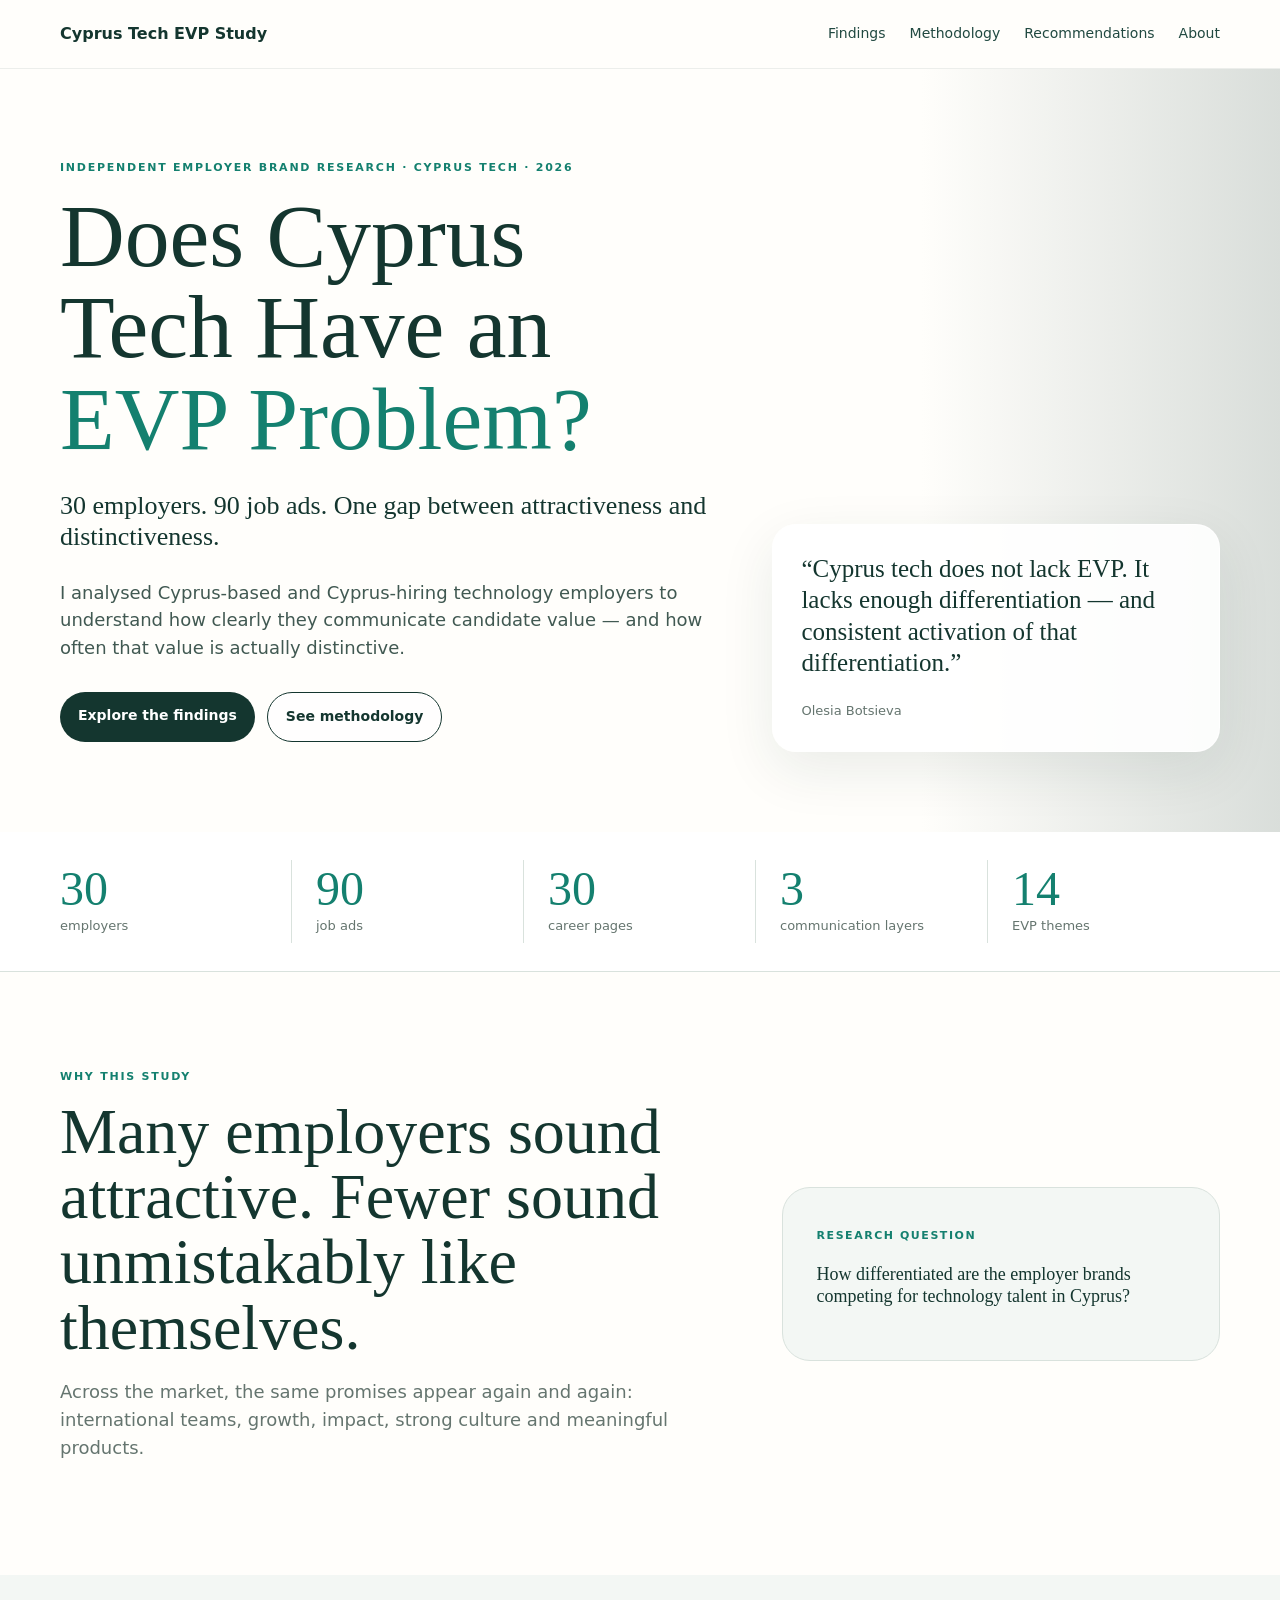
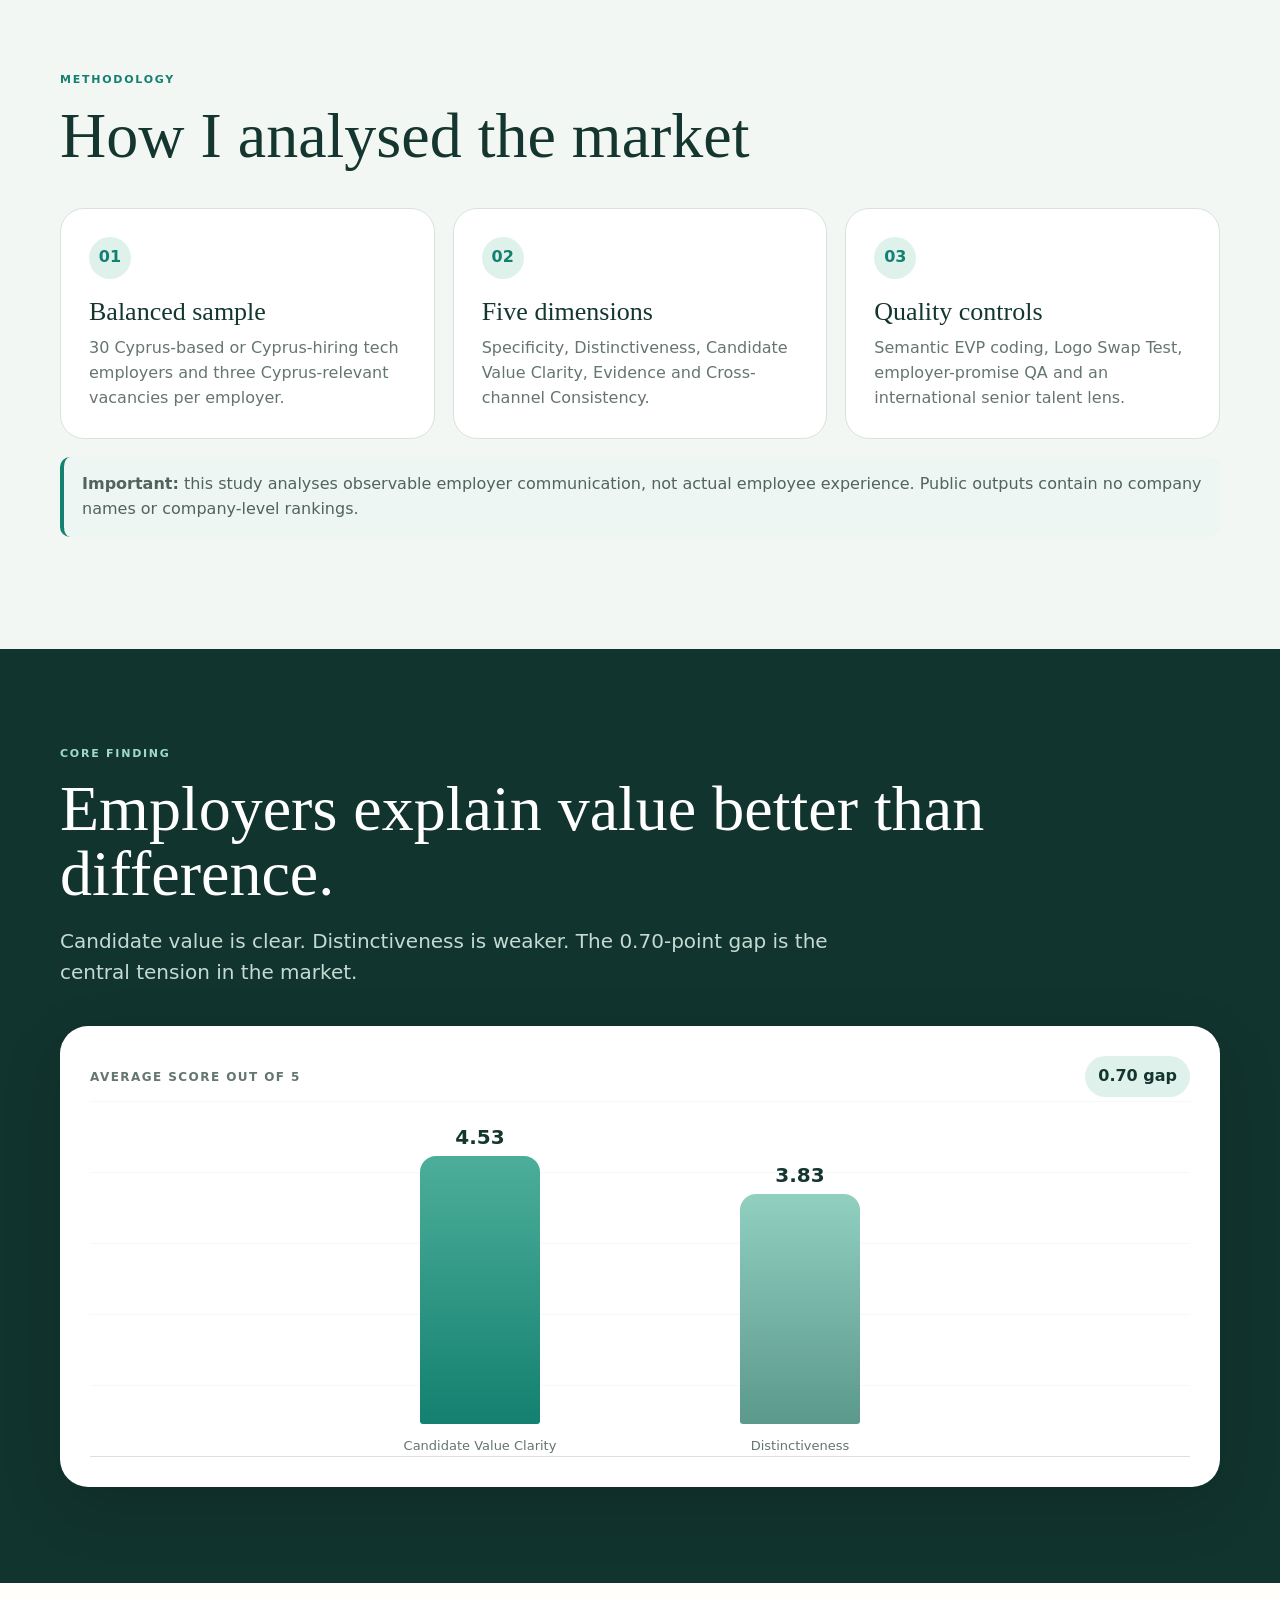
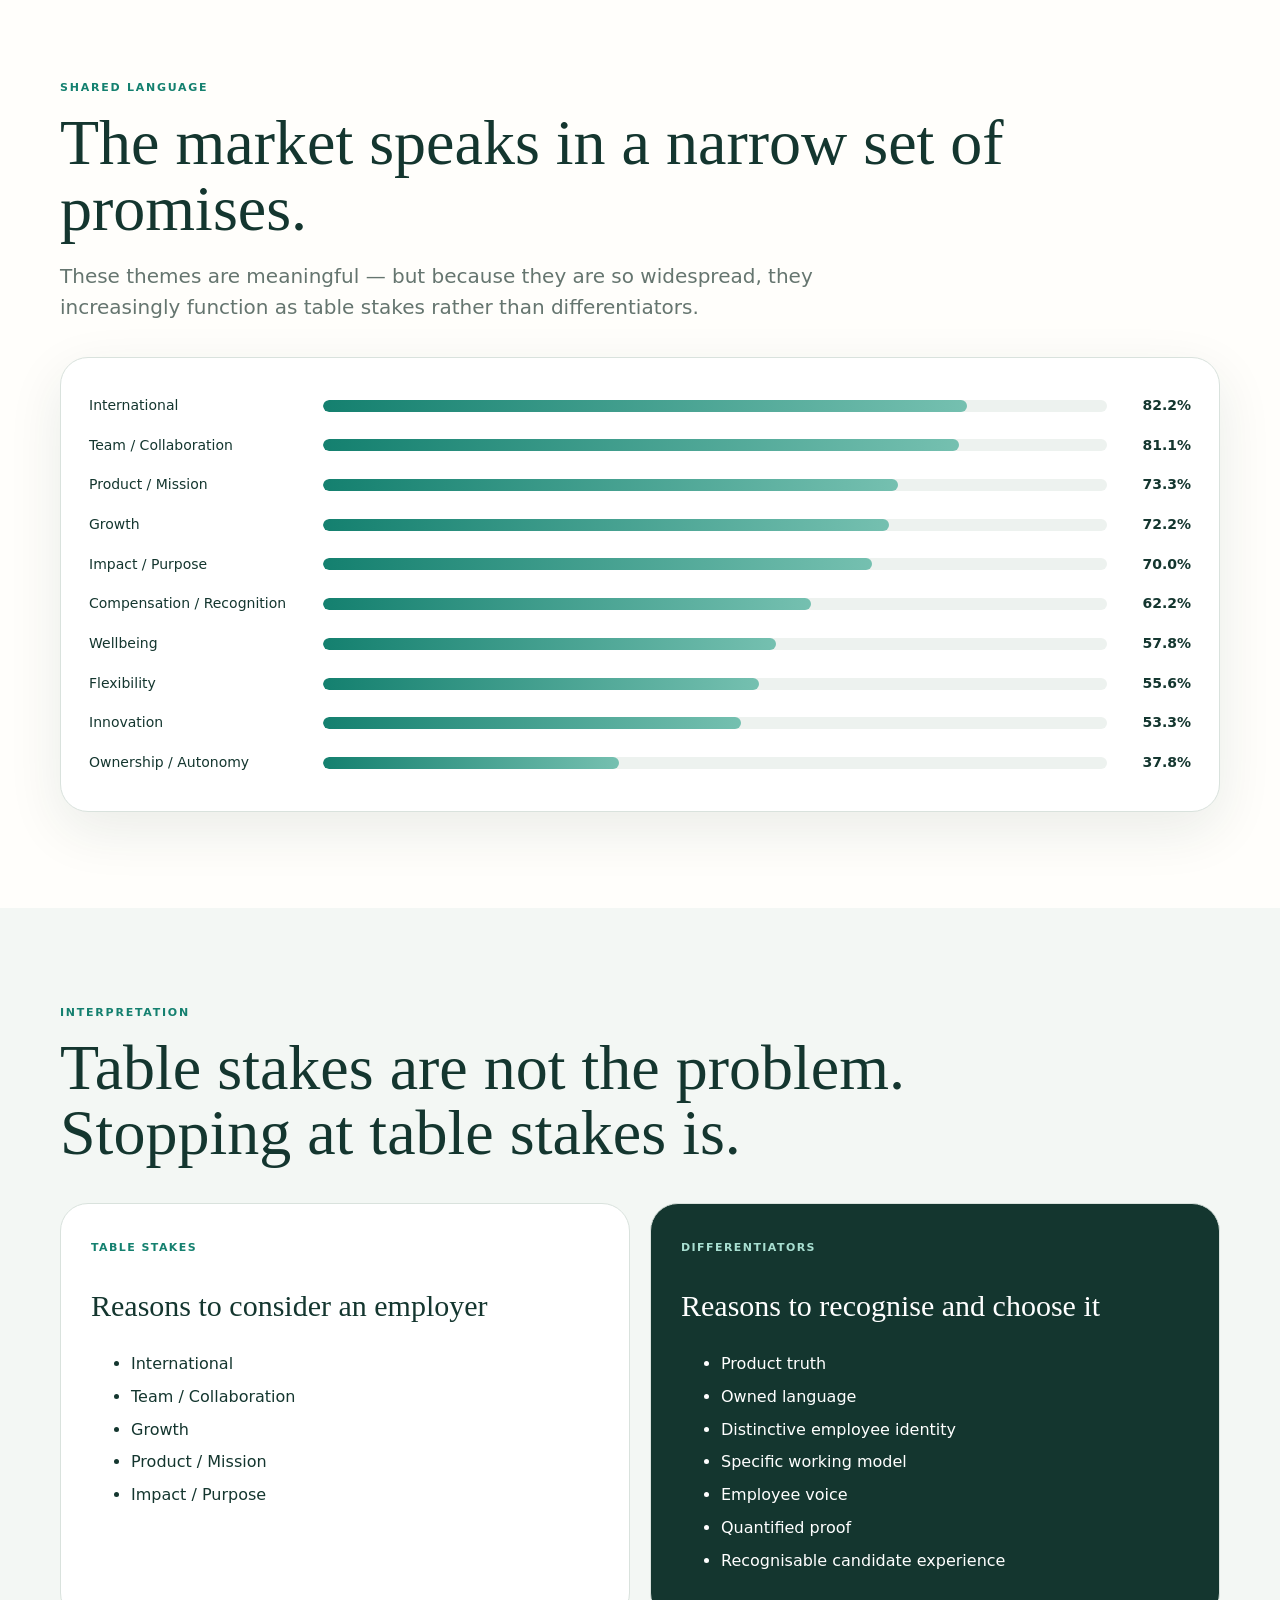
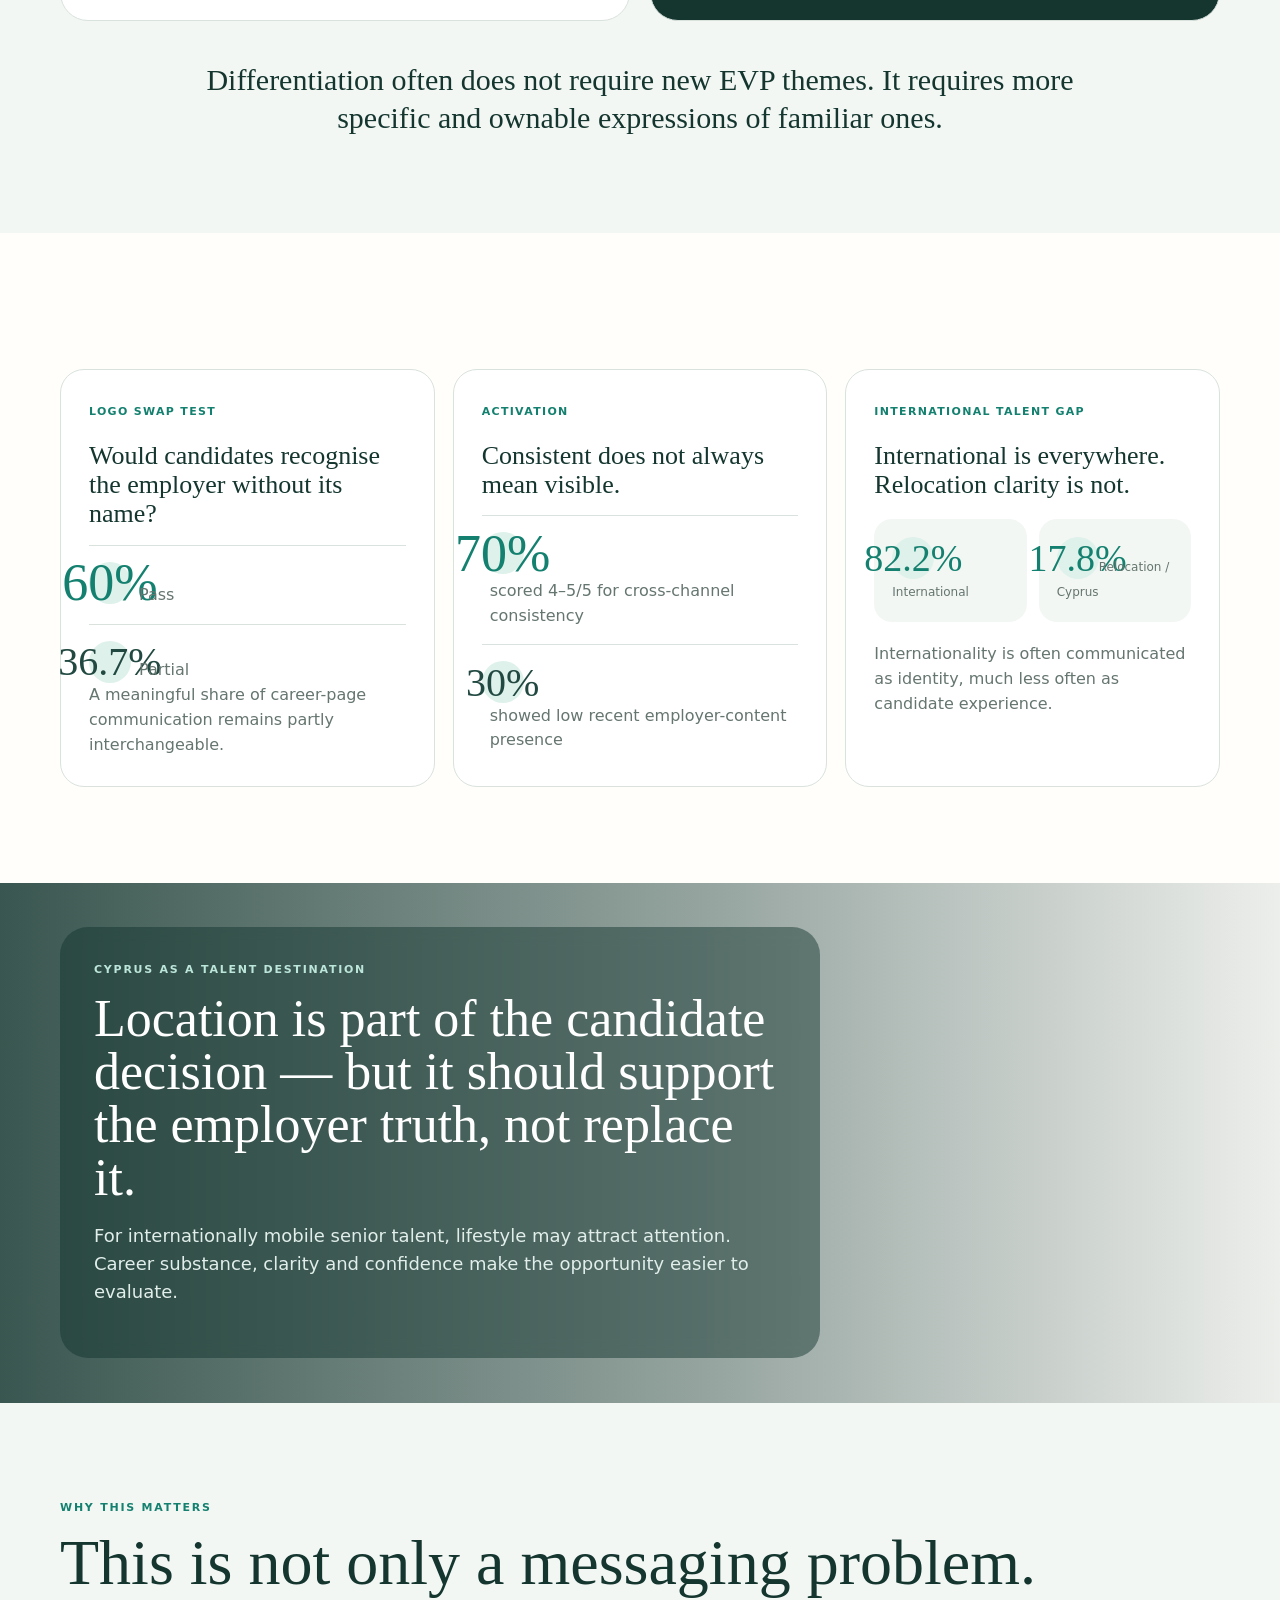
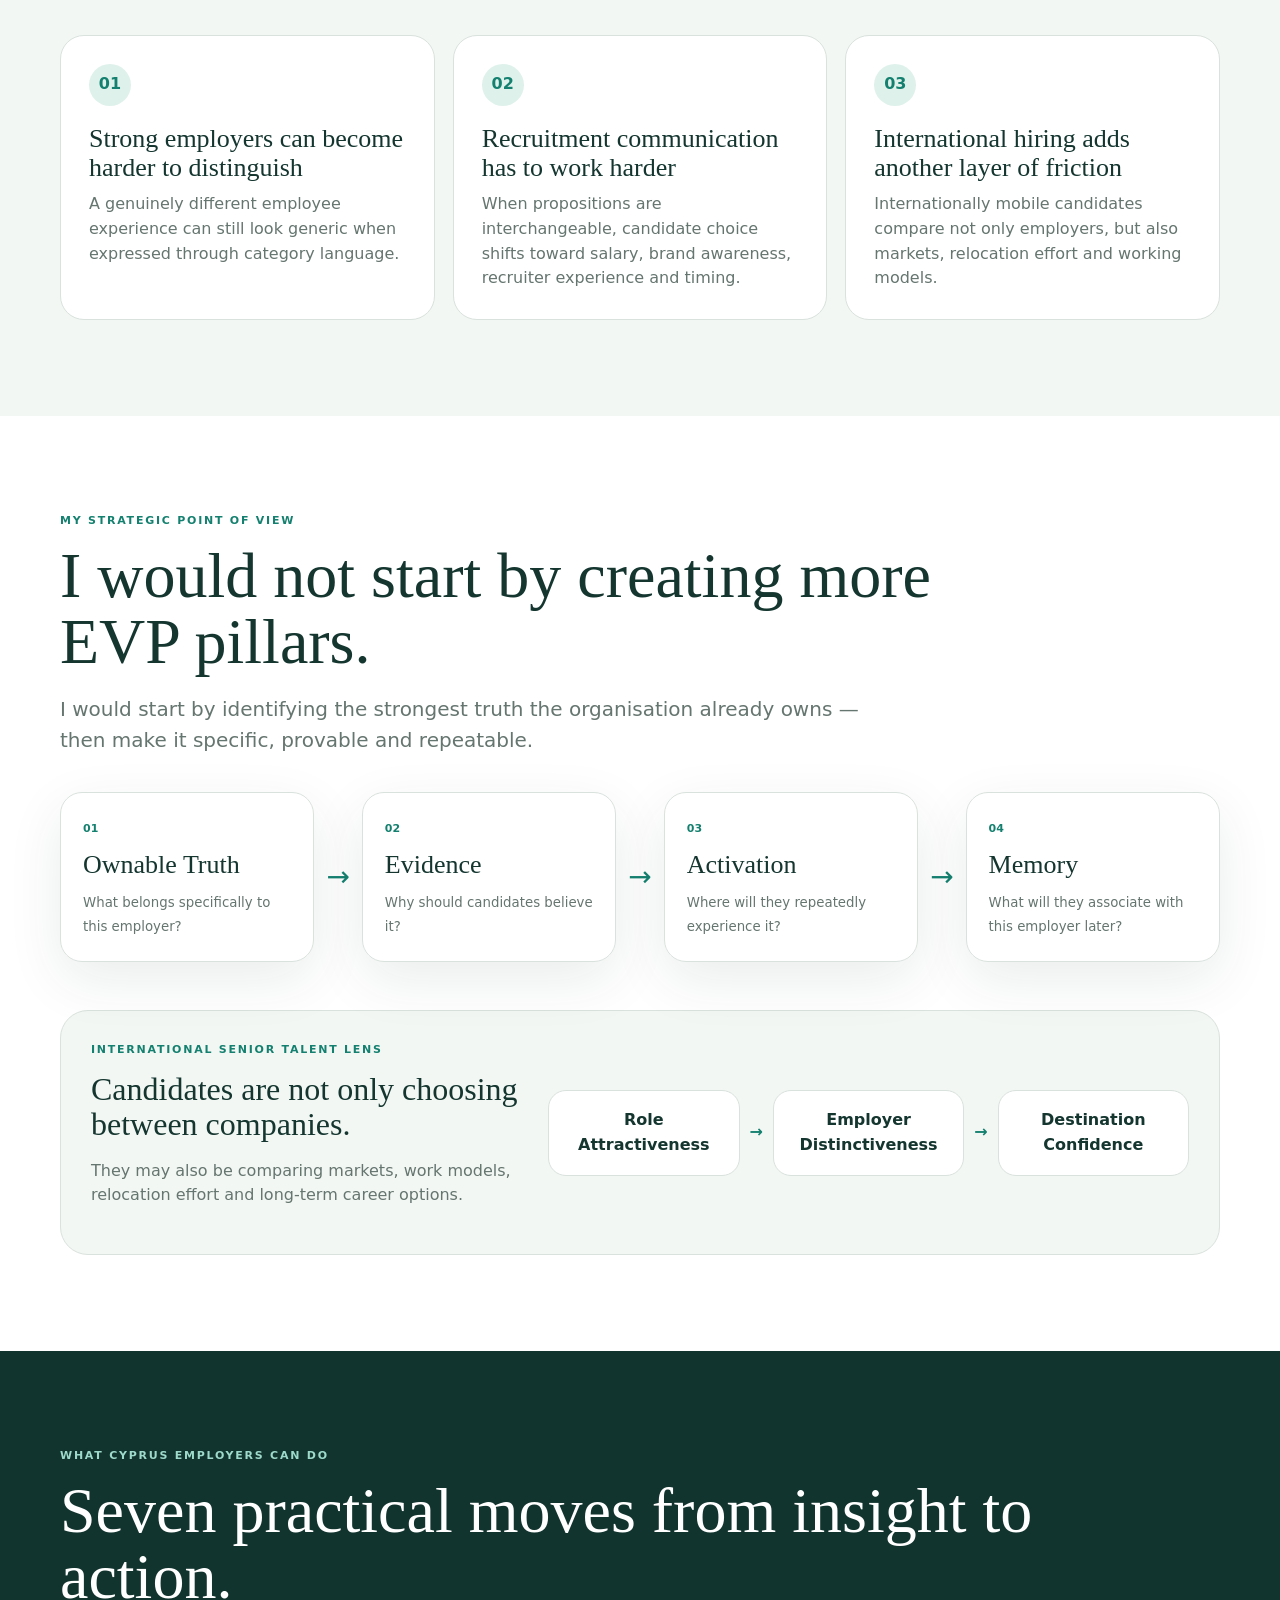
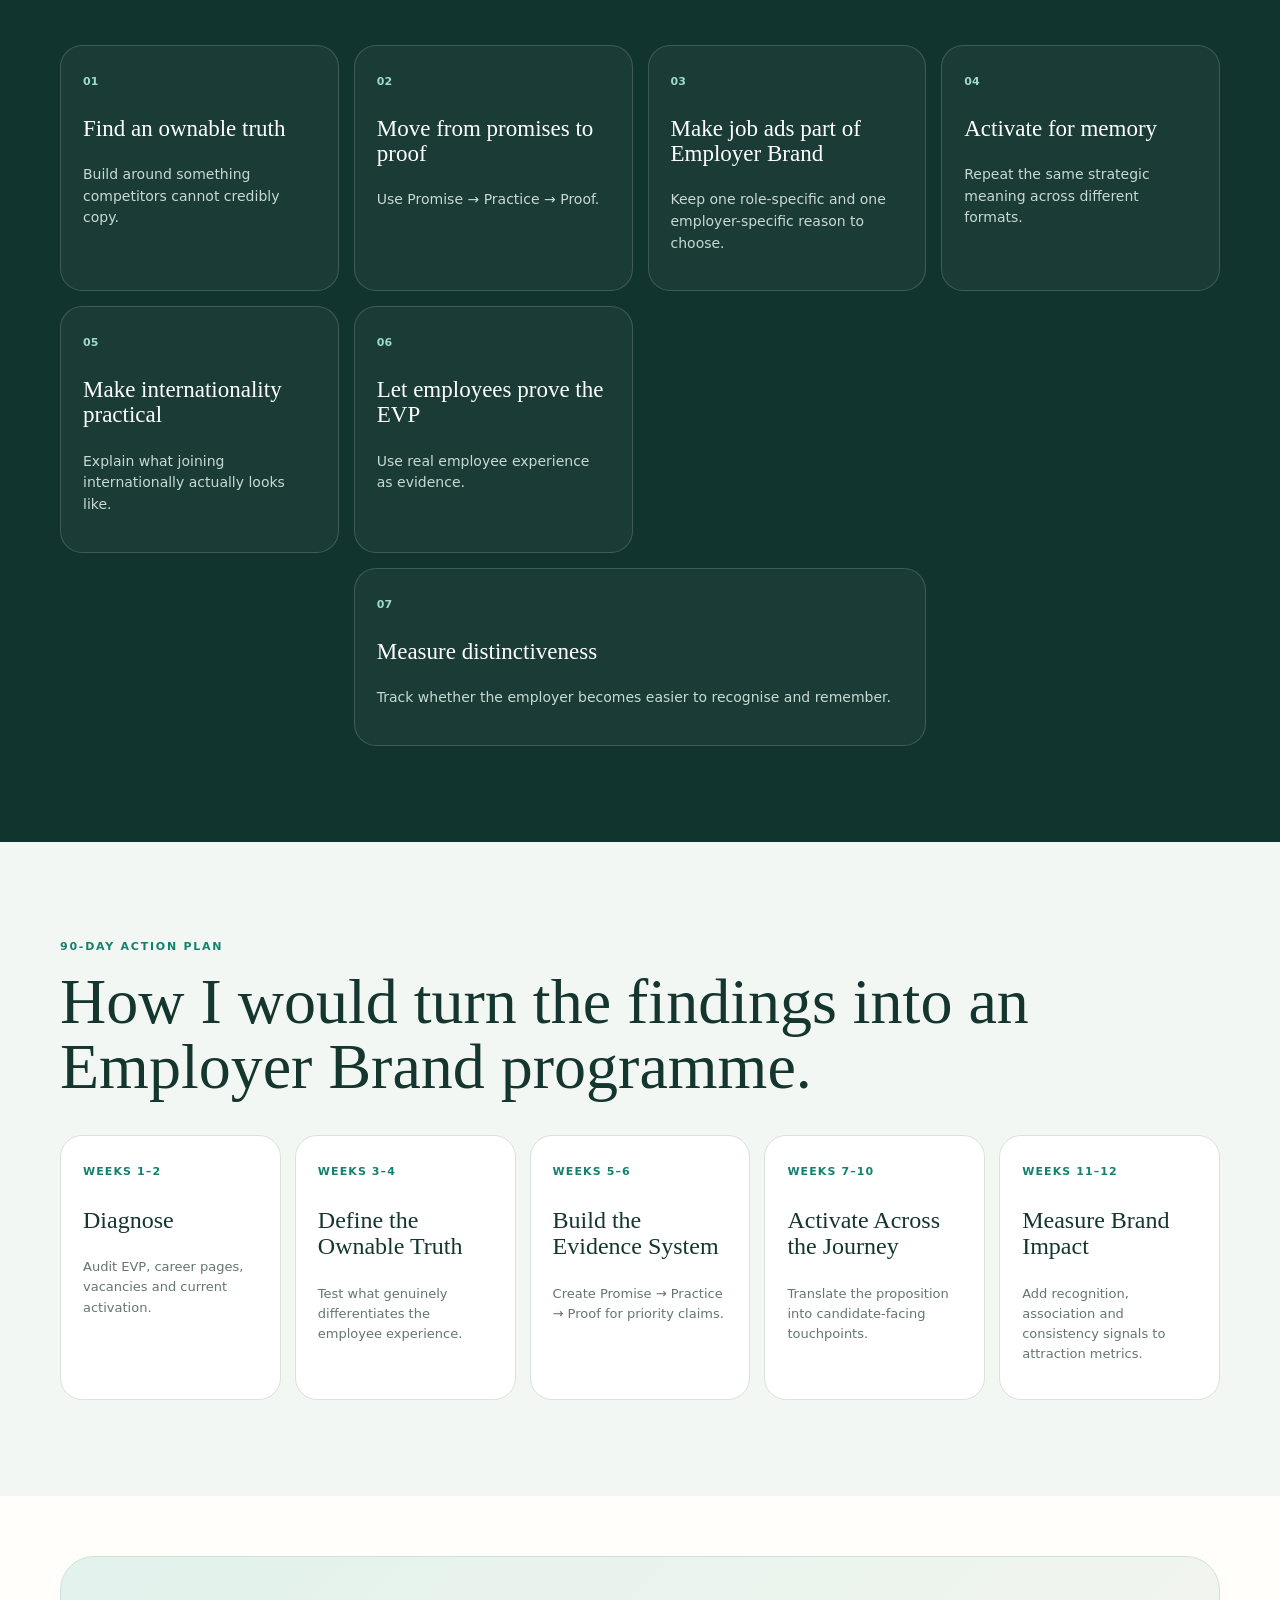
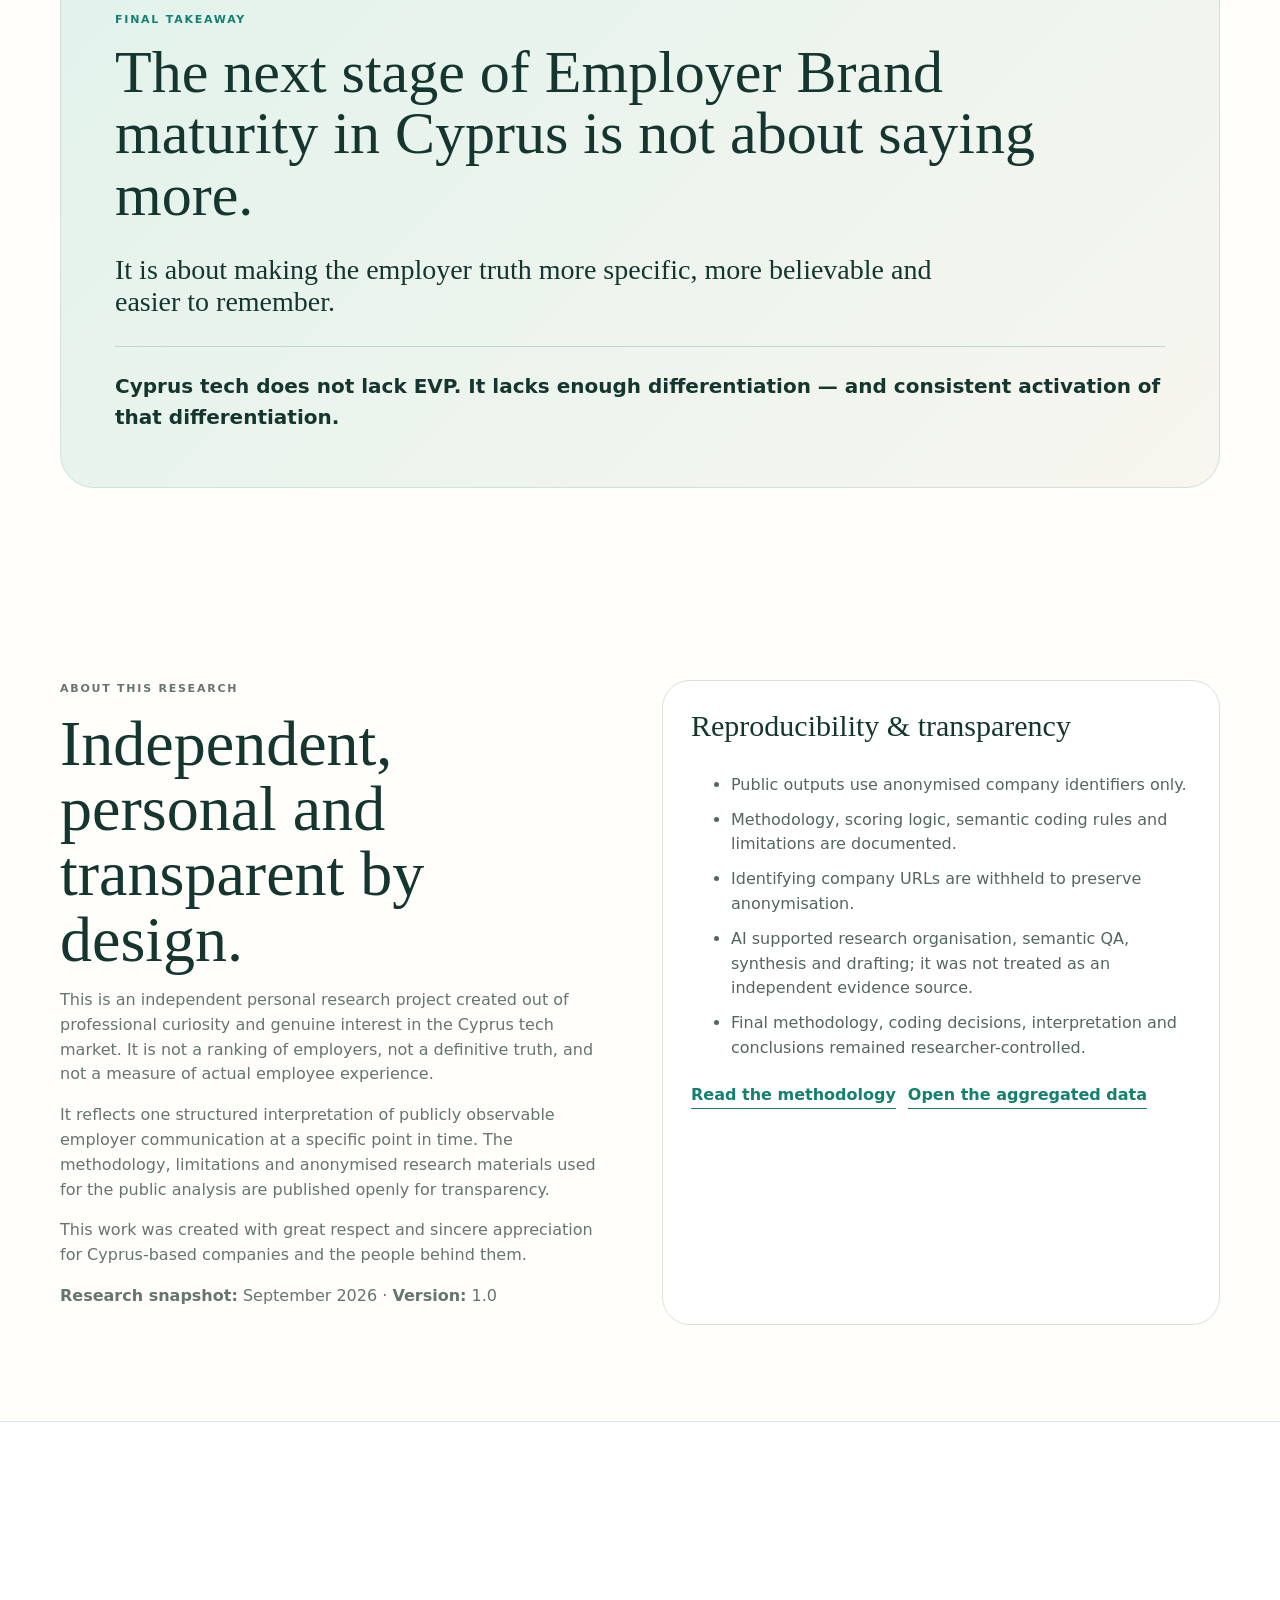
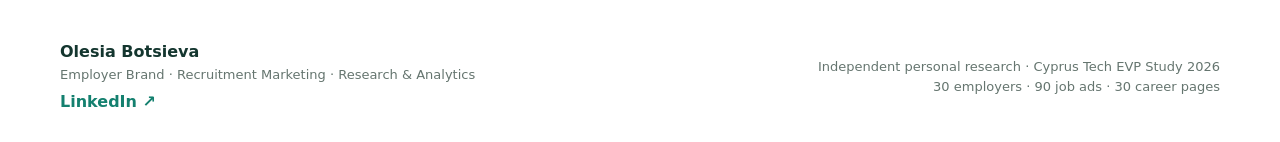
==== index.html @ 8f3d0bc3 "Publish Cyprus Tech EVP Study landing page" ====
<!doctype html>
<html lang="en">
<head>
  <meta charset="utf-8" />
  <meta name="viewport" content="width=device-width,initial-scale=1" />
  <meta name="description" content="Independent Employer Brand research on Cyprus tech: 30 employers, 90 job ads, and the gap between candidate value and distinctiveness." />
  <meta property="og:title" content="Does Cyprus Tech Have an EVP Problem?" />
  <meta property="og:description" content="30 employers. 90 job ads. One gap between attractiveness and distinctiveness." />
  <title>Does Cyprus Tech Have an EVP Problem?</title>
  <link rel="stylesheet" href="styles.css" />
</head>
<body>
<header class="topbar">
  <div class="shell navwrap">
    <a class="brand" href="#top">Cyprus Tech EVP Study</a>
    <nav><a href="#findings">Findings</a><a href="#methodology">Methodology</a><a href="#recommendations">Recommendations</a><a href="#about">About</a></nav>
  </div>
</header>
<main>
<section id="top" class="hero">
  <div class="hero-photo" aria-hidden="true"></div>
  <div class="hero-overlay"></div>
  <div class="shell hero-inner">
    <div class="hero-copy">
      <p class="eyebrow">Independent Employer Brand Research · Cyprus Tech · 2026</p>
      <h1>Does Cyprus Tech Have an <em>EVP Problem?</em></h1>
      <p class="lead">30 employers. 90 job ads. One gap between attractiveness and distinctiveness.</p>
      <p class="intro">I analysed Cyprus-based and Cyprus-hiring technology employers to understand how clearly they communicate candidate value — and how often that value is actually distinctive.</p>
      <div class="hero-actions"><a class="btn primary" href="#findings">Explore the findings</a><a class="btn ghost" href="#methodology">See methodology</a></div>
    </div>
    <aside class="hero-quote"><p>“Cyprus tech does not lack EVP. It lacks enough differentiation — and consistent activation of that differentiation.”</p><span>Olesia Botsieva</span></aside>
  </div>
</section>

<section class="snapshot">
  <div class="shell statgrid">
    <div><strong>30</strong><span>employers</span></div><div><strong>90</strong><span>job ads</span></div><div><strong>30</strong><span>career pages</span></div><div><strong>3</strong><span>communication layers</span></div><div><strong>14</strong><span>EVP themes</span></div>
  </div>
</section>

<section class="section intro-section">
  <div class="shell split">
    <div><p class="eyebrow">Why this study</p><h2>Many employers sound attractive. Fewer sound unmistakably like themselves.</h2><p>Across the market, the same promises appear again and again: international teams, growth, impact, strong culture and meaningful products.</p></div>
    <div class="question"><span>Research question</span><p>How differentiated are the employer brands competing for technology talent in Cyprus?</p></div>
  </div>
</section>

<section id="methodology" class="section soft">
  <div class="shell">
    <p class="eyebrow">Methodology</p><h2>How I analysed the market</h2>
    <div class="threecards">
      <article><b>01</b><h3>Balanced sample</h3><p>30 Cyprus-based or Cyprus-hiring tech employers and three Cyprus-relevant vacancies per employer.</p></article>
      <article><b>02</b><h3>Five dimensions</h3><p>Specificity, Distinctiveness, Candidate Value Clarity, Evidence and Cross-channel Consistency.</p></article>
      <article><b>03</b><h3>Quality controls</h3><p>Semantic EVP coding, Logo Swap Test, employer-promise QA and an international senior talent lens.</p></article>
    </div>
    <p class="note"><strong>Important:</strong> this study analyses observable employer communication, not actual employee experience. Public outputs contain no company names or company-level rankings.</p>
  </div>
</section>

<section id="findings" class="section dark">
  <div class="shell">
    <p class="eyebrow">Core finding</p><h2>Employers explain value better than difference.</h2><p class="sectionlead">Candidate value is clear. Distinctiveness is weaker. The 0.70-point gap is the central tension in the market.</p>
    <div class="scorecard">
      <div class="score-title"><span>Average score out of 5</span><strong>0.70 gap</strong></div>
      <div class="scorebars"><div><i style="--v:90.6%"><b>4.53</b></i><span>Candidate Value Clarity</span></div><div><i class="lighter" style="--v:76.6%"><b>3.83</b></i><span>Distinctiveness</span></div></div>
    </div>
  </div>
</section>

<section class="section">
  <div class="shell">
    <p class="eyebrow">Shared language</p><h2>The market speaks in a narrow set of promises.</h2><p class="sectionlead muted">These themes are meaningful — but because they are so widespread, they increasingly function as table stakes rather than differentiators.</p>
    <div class="hbars" aria-label="Most common candidate-facing EVP themes in 90 job ads">
      <div><span>International</span><i><b style="width:82.2%"></b></i><strong>82.2%</strong></div>
      <div><span>Team / Collaboration</span><i><b style="width:81.1%"></b></i><strong>81.1%</strong></div>
      <div><span>Product / Mission</span><i><b style="width:73.3%"></b></i><strong>73.3%</strong></div>
      <div><span>Growth</span><i><b style="width:72.2%"></b></i><strong>72.2%</strong></div>
      <div><span>Impact / Purpose</span><i><b style="width:70%"></b></i><strong>70.0%</strong></div>
      <div><span>Compensation / Recognition</span><i><b style="width:62.2%"></b></i><strong>62.2%</strong></div>
      <div><span>Wellbeing</span><i><b style="width:57.8%"></b></i><strong>57.8%</strong></div>
      <div><span>Flexibility</span><i><b style="width:55.6%"></b></i><strong>55.6%</strong></div>
      <div><span>Innovation</span><i><b style="width:53.3%"></b></i><strong>53.3%</strong></div>
      <div><span>Ownership / Autonomy</span><i><b style="width:37.8%"></b></i><strong>37.8%</strong></div>
    </div>
  </div>
</section>

<section class="section soft">
  <div class="shell">
    <p class="eyebrow">Interpretation</p><h2>Table stakes are not the problem. Stopping at table stakes is.</h2>
    <div class="compare"><article><span>Table stakes</span><h3>Reasons to consider an employer</h3><ul><li>International</li><li>Team / Collaboration</li><li>Growth</li><li>Product / Mission</li><li>Impact / Purpose</li></ul></article><article class="accent"><span>Differentiators</span><h3>Reasons to recognise and choose it</h3><ul><li>Product truth</li><li>Owned language</li><li>Distinctive employee identity</li><li>Specific working model</li><li>Employee voice</li><li>Quantified proof</li><li>Recognisable candidate experience</li></ul></article></div>
    <blockquote class="pull">Differentiation often does not require new EVP themes. It requires more specific and ownable expressions of familiar ones.</blockquote>
  </div>
</section>

<section class="section">
  <div class="shell threecards insights">
    <article><span>Logo Swap Test</span><h3>Would candidates recognise the employer without its name?</h3><div class="mini"><b>60%</b><p>Pass</p></div><div class="mini secondary"><b>36.7%</b><p>Partial</p></div><p>A meaningful share of career-page communication remains partly interchangeable.</p></article>
    <article><span>Activation</span><h3>Consistent does not always mean visible.</h3><div class="mini"><b>70%</b><p>scored 4–5/5 for cross-channel consistency</p></div><div class="mini secondary"><b>30%</b><p>showed low recent employer-content presence</p></div></article>
    <article><span>International talent gap</span><h3>International is everywhere. Relocation clarity is not.</h3><div class="twostat"><div><b>82.2%</b><span>International</span></div><div><b>17.8%</b><span>Relocation / Cyprus</span></div></div><p>Internationality is often communicated as identity, much less often as candidate experience.</p></article>
  </div>
</section>

<section class="scenic">
  <div class="scenic-photo" aria-hidden="true"></div>
  <div class="shell scenic-inner"><div><p class="eyebrow">Cyprus as a talent destination</p><h2>Location is part of the candidate decision — but it should support the employer truth, not replace it.</h2><p>For internationally mobile senior talent, lifestyle may attract attention. Career substance, clarity and confidence make the opportunity easier to evaluate.</p></div></div>
</section>

<section class="section soft">
  <div class="shell">
    <p class="eyebrow">Why this matters</p><h2>This is not only a messaging problem.</h2>
    <div class="threecards"><article><b>01</b><h3>Strong employers can become harder to distinguish</h3><p>A genuinely different employee experience can still look generic when expressed through category language.</p></article><article><b>02</b><h3>Recruitment communication has to work harder</h3><p>When propositions are interchangeable, candidate choice shifts toward salary, brand awareness, recruiter experience and timing.</p></article><article><b>03</b><h3>International hiring adds another layer of friction</h3><p>Internationally mobile candidates compare not only employers, but also markets, relocation effort and working models.</p></article></div>
  </div>
</section>

<section class="section strategy">
  <div class="shell">
    <p class="eyebrow">My strategic point of view</p><h2>I would not start by creating more EVP pillars.</h2><p class="sectionlead muted">I would start by identifying the strongest truth the organisation already owns — then make it specific, provable and repeatable.</p>
    <div class="flow"><div><span>01</span><b>Ownable Truth</b><small>What belongs specifically to this employer?</small></div><i>→</i><div><span>02</span><b>Evidence</b><small>Why should candidates believe it?</small></div><i>→</i><div><span>03</span><b>Activation</b><small>Where will they repeatedly experience it?</small></div><i>→</i><div><span>04</span><b>Memory</b><small>What will they associate with this employer later?</small></div></div>
    <div class="lens"><div><p class="eyebrow">International senior talent lens</p><h3>Candidates are not only choosing between companies.</h3><p>They may also be comparing markets, work models, relocation effort and long-term career options.</p></div><div class="lensflow"><span>Role Attractiveness</span><b>→</b><span>Employer Distinctiveness</span><b>→</b><span>Destination Confidence</span></div></div>
  </div>
</section>

<section id="recommendations" class="section dark">
  <div class="shell"><p class="eyebrow">What Cyprus employers can do</p><h2>Seven practical moves from insight to action.</h2><div class="recs"><article><b>01</b><h3>Find an ownable truth</h3><p>Build around something competitors cannot credibly copy.</p></article><article><b>02</b><h3>Move from promises to proof</h3><p>Use Promise → Practice → Proof.</p></article><article><b>03</b><h3>Make job ads part of Employer Brand</h3><p>Keep one role-specific and one employer-specific reason to choose.</p></article><article><b>04</b><h3>Activate for memory</h3><p>Repeat the same strategic meaning across different formats.</p></article><article><b>05</b><h3>Make internationality practical</h3><p>Explain what joining internationally actually looks like.</p></article><article><b>06</b><h3>Let employees prove the EVP</h3><p>Use real employee experience as evidence.</p></article><article><b>07</b><h3>Measure distinctiveness</h3><p>Track whether the employer becomes easier to recognise and remember.</p></article></div></div>
</section>

<section class="section soft">
  <div class="shell"><p class="eyebrow">90-day action plan</p><h2>How I would turn the findings into an Employer Brand programme.</h2><div class="timeline"><article><span>Weeks 1–2</span><h3>Diagnose</h3><p>Audit EVP, career pages, vacancies and current activation.</p></article><article><span>Weeks 3–4</span><h3>Define the Ownable Truth</h3><p>Test what genuinely differentiates the employee experience.</p></article><article><span>Weeks 5–6</span><h3>Build the Evidence System</h3><p>Create Promise → Practice → Proof for priority claims.</p></article><article><span>Weeks 7–10</span><h3>Activate Across the Journey</h3><p>Translate the proposition into candidate-facing touchpoints.</p></article><article><span>Weeks 11–12</span><h3>Measure Brand Impact</h3><p>Add recognition, association and consistency signals to attraction metrics.</p></article></div></div>
</section>

<section class="section final"><div class="shell finalbox"><p class="eyebrow">Final takeaway</p><h2>The next stage of Employer Brand maturity in Cyprus is not about saying more.</h2><p>It is about making the employer truth more specific, more believable and easier to remember.</p><strong>Cyprus tech does not lack EVP. It lacks enough differentiation — and consistent activation of that differentiation.</strong></div></section>

<section id="about" class="section">
  <div class="shell about"><div><p class="eyebrow">About this research</p><h2>Independent, personal and transparent by design.</h2><p>This is an independent personal research project created out of professional curiosity and genuine interest in the Cyprus tech market. It is not a ranking of employers, not a definitive truth, and not a measure of actual employee experience.</p><p>It reflects one structured interpretation of publicly observable employer communication at a specific point in time. The methodology, limitations and anonymised research materials used for the public analysis are published openly for transparency.</p><p>This work was created with great respect and sincere appreciation for Cyprus-based companies and the people behind them.</p><p><strong>Research snapshot:</strong> September 2026 · <strong>Version:</strong> 1.0</p></div><aside><h3>Reproducibility & transparency</h3><ul><li>Public outputs use anonymised company identifiers only.</li><li>Methodology, scoring logic, semantic coding rules and limitations are documented.</li><li>Identifying company URLs are withheld to preserve anonymisation.</li><li>AI supported research organisation, semantic QA, synthesis and drafting; it was not treated as an independent evidence source.</li><li>Final methodology, coding decisions, interpretation and conclusions remained researcher-controlled.</li></ul><div class="openlinks"><a href="methodology.md">Read the methodology</a><a href="data/job-theme-frequency.csv">Open the aggregated data</a></div></aside></div>
</section>
</main>
<footer><div class="footerphoto" aria-hidden="true"></div><div class="shell footerinner"><div><strong>Olesia Botsieva</strong><span>Employer Brand · Recruitment Marketing · Research & Analytics</span><a href="https://www.linkedin.com/in/olesruss/" target="_blank" rel="noopener noreferrer">LinkedIn ↗</a></div><p>Independent personal research · Cyprus Tech EVP Study 2026<br/>30 employers · 90 job ads · 30 career pages</p></div></footer>
</body>
</html>
---- styles.css ----
:root{--ink:#14362f;--ink2:#214941;--teal:#14806f;--teal2:#4cae9a;--mint:#dff1eb;--paper:#fffefb;--soft:#f3f7f4;--line:#d9e2dd;--muted:#65756f;--dark:#12342e;--white:#fff;--shadow:0 18px 55px rgba(20,54,47,.09)}*{box-sizing:border-box}html{scroll-behavior:smooth}body{margin:0;background:var(--paper);color:var(--ink);font-family:Inter,ui-sans-serif,system-ui,-apple-system,BlinkMacSystemFont,"Segoe UI",sans-serif;line-height:1.55}.shell{width:min(1160px,calc(100% - 40px));margin:auto}.topbar{position:sticky;top:0;z-index:50;background:rgba(255,254,251,.94);backdrop-filter:blur(12px);border-bottom:1px solid rgba(20,54,47,.08)}.navwrap{height:68px;display:flex;justify-content:space-between;align-items:center}.brand{font-weight:800;color:var(--ink);text-decoration:none}.topbar nav{display:flex;gap:24px}.topbar nav a{color:var(--ink2);font-size:14px;text-decoration:none}.hero{position:relative;min-height:720px;display:flex;align-items:center;overflow:hidden}.hero-photo{position:absolute;inset:0;background:url('assets/cyprus-coast-hero.jpg') center/cover no-repeat;filter:saturate(.88) contrast(.96)}.hero-overlay{position:absolute;inset:0;background:linear-gradient(90deg,rgba(255,254,251,.98) 0%,rgba(255,254,251,.91) 42%,rgba(255,254,251,.18) 72%,rgba(20,54,47,.16) 100%)}.hero-inner{position:relative;z-index:2;display:grid;grid-template-columns:1.1fr .75fr;gap:56px;align-items:end}.hero-copy{padding:90px 0}.eyebrow{text-transform:uppercase;letter-spacing:.16em;font-size:11px;font-weight:850;color:var(--teal);margin:0 0 14px}.hero h1,.section h2,.scenic h2,.finalbox h2{font-family:Georgia,'Times New Roman',serif;font-weight:500;line-height:1.02;margin:0}.hero h1{font-size:clamp(58px,7vw,92px);max-width:780px}.hero h1 em{font-style:normal;color:var(--teal)}.lead{font-family:Georgia,serif;font-size:26px;line-height:1.2;max-width:720px}.intro{font-size:18px;max-width:680px;color:#415952}.hero-actions{display:flex;gap:12px;margin-top:30px}.btn{display:inline-block;padding:13px 18px;border-radius:999px;text-decoration:none;font-weight:750;font-size:14px}.btn.primary{background:var(--ink);color:#fff}.btn.ghost{border:1px solid var(--ink);color:var(--ink);background:rgba(255,255,255,.7)}.hero-quote{align-self:end;margin-bottom:80px;background:rgba(255,255,255,.9);border-radius:24px;padding:28px;box-shadow:var(--shadow);border:1px solid rgba(255,255,255,.8)}.hero-quote p{font-family:Georgia,serif;font-size:25px;line-height:1.25;margin:0 0 20px}.hero-quote span{font-size:13px;color:var(--muted)}.snapshot{background:#fff;border-bottom:1px solid var(--line)}.statgrid{display:grid;grid-template-columns:repeat(5,1fr);padding:28px 0}.statgrid div{padding:5px 24px;border-right:1px solid var(--line)}.statgrid div:first-child{padding-left:0}.statgrid div:last-child{border:0}.statgrid strong{font:48px Georgia,serif;color:var(--teal);display:block;line-height:1}.statgrid span{font-size:13px;color:var(--muted)}.section{padding:96px 0}.section h2,.scenic h2{font-size:clamp(40px,5vw,64px);max-width:980px}.sectionlead{font-size:20px;max-width:820px}.muted{color:var(--muted)}.soft{background:var(--soft)}.dark{background:var(--dark);color:#fff}.dark .eyebrow{color:#9edacb}.dark .sectionlead{color:#c6dad4}.split{display:grid;grid-template-columns:1.2fr .8fr;gap:64px;align-items:center}.split p:not(.eyebrow){font-size:18px;color:var(--muted)}.question{background:var(--soft);border:1px solid var(--line);border-radius:28px;padding:34px}.question span{font-size:11px;text-transform:uppercase;letter-spacing:.14em;font-weight:850;color:var(--teal)}.question p{font:30px/1.2 Georgia,serif;color:var(--ink)!important}.threecards{display:grid;grid-template-columns:repeat(3,1fr);gap:18px;margin-top:40px}.threecards article{background:#fff;border:1px solid var(--line);border-radius:24px;padding:28px}.threecards article b{display:inline-flex;width:42px;height:42px;align-items:center;justify-content:center;border-radius:50%;background:var(--mint);color:var(--teal)}.threecards h3{font:26px/1.12 Georgia,serif;margin:18px 0 10px}.threecards p{color:var(--muted);margin:0}.note{margin-top:18px;border-left:4px solid var(--teal);padding:15px 18px;background:#edf6f2;border-radius:10px;color:#52635d}.scorecard{margin-top:38px;background:#fff;color:var(--ink);border-radius:28px;padding:30px;box-shadow:0 20px 60px rgba(0,0,0,.15)}.score-title{display:flex;justify-content:space-between;align-items:center}.score-title span{font-size:12px;letter-spacing:.12em;text-transform:uppercase;color:var(--muted);font-weight:800}.score-title strong{background:var(--mint);padding:8px 13px;border-radius:999px}.scorebars{height:360px;display:flex;justify-content:center;align-items:flex-end;gap:110px;padding:35px 20px 0;background:repeating-linear-gradient(to top,transparent 0 70px,#eef2f0 71px);border-bottom:1px solid var(--line)}.scorebars>div{width:210px;height:300px;display:flex;flex-direction:column;justify-content:flex-end;align-items:center}.scorebars i{display:block;width:120px;height:var(--v);background:linear-gradient(180deg,var(--teal2),var(--teal));border-radius:16px 16px 3px 3px;position:relative;font-style:normal}.scorebars i.lighter{background:linear-gradient(180deg,#91cfc0,#5c998d)}.scorebars i b{position:absolute;top:-34px;left:50%;transform:translateX(-50%);font-size:20px}.scorebars span{margin-top:12px;font-size:13px;text-align:center;color:var(--muted)}.hbars{margin-top:34px;background:#fff;border:1px solid var(--line);border-radius:28px;padding:28px;box-shadow:var(--shadow)}.hbars>div{display:grid;grid-template-columns:220px 1fr 70px;gap:14px;align-items:center;padding:9px 0}.hbars span{font-size:14px}.hbars i{height:12px;background:#edf2ef;border-radius:99px;overflow:hidden}.hbars i b{display:block;height:100%;background:linear-gradient(90deg,var(--teal),#75c0b0);border-radius:99px}.hbars strong{text-align:right;font-size:14px}.compare{display:grid;grid-template-columns:1fr 1fr;gap:20px;margin-top:38px}.compare article{background:#fff;border:1px solid var(--line);border-radius:28px;padding:30px}.compare article.accent{background:var(--ink);color:#fff}.compare article>span{text-transform:uppercase;letter-spacing:.13em;font-size:11px;font-weight:850;color:var(--teal)}.compare .accent>span{color:#a8dfd1}.compare h3{font:30px/1.1 Georgia,serif}.compare li{margin:8px 0}.pull{font:30px/1.28 Georgia,serif;text-align:center;max-width:940px;margin:40px auto 0}.insights article>span{font-size:11px;text-transform:uppercase;letter-spacing:.12em;font-weight:850;color:var(--teal)}.mini{margin-top:16px;border-top:1px solid var(--line);padding-top:16px}.mini b{font:52px Georgia,serif;color:var(--teal)}.mini p{display:inline-block;margin-left:8px}.mini.secondary b{font-size:40px;color:var(--ink2)}.twostat{display:grid;grid-template-columns:1fr 1fr;gap:12px;margin:20px 0}.twostat div{background:var(--soft);border-radius:18px;padding:18px}.twostat b{font:38px Georgia,serif;display:block;color:var(--teal)}.twostat span{font-size:12px;color:var(--muted)}.scenic{min-height:520px;position:relative;display:flex;align-items:center;overflow:hidden}.scenic-photo{position:absolute;inset:0;background:url('assets/cyprus-coast-hero.jpg') center 65%/cover no-repeat;filter:saturate(.85)}.scenic:after{content:'';position:absolute;inset:0;background:linear-gradient(90deg,rgba(20,54,47,.84),rgba(20,54,47,.45) 55%,rgba(20,54,47,.08))}.scenic-inner{position:relative;z-index:2;color:#fff}.scenic-inner>div{max-width:760px;background:rgba(20,54,47,.48);backdrop-filter:blur(8px);padding:34px;border-radius:28px}.scenic .eyebrow{color:#bde6db}.scenic h2{font-size:52px}.scenic p:last-child{font-size:18px;color:#e1eeea}.strategy{background:#fff}.flow{display:grid;grid-template-columns:1fr auto 1fr auto 1fr auto 1fr;gap:12px;align-items:stretch;margin-top:36px}.flow>div{border:1px solid var(--line);border-radius:22px;padding:22px;box-shadow:var(--shadow)}.flow span{font-size:11px;color:var(--teal);font-weight:850}.flow b{display:block;font:26px Georgia,serif;margin:10px 0}.flow small{color:var(--muted);line-height:1.4}.flow>i{display:flex;align-items:center;color:var(--teal);font-size:28px;font-style:normal}.lens{margin-top:48px;padding:30px;background:var(--soft);border:1px solid var(--line);border-radius:28px;display:grid;grid-template-columns:.8fr 1.2fr;gap:30px;align-items:center}.lens h3{font:32px/1.1 Georgia,serif;margin:8px 0}.lens p:not(.eyebrow){color:var(--muted)}.lensflow{display:grid;grid-template-columns:1fr auto 1fr auto 1fr;align-items:center;gap:10px}.lensflow span{background:#fff;border:1px solid var(--line);border-radius:18px;padding:17px;text-align:center;font-weight:750}.lensflow b{color:var(--teal)}.recs{display:grid;grid-template-columns:repeat(4,1fr);gap:15px;margin-top:36px}.recs article{border:1px solid rgba(255,255,255,.16);border-radius:22px;padding:22px;background:rgba(255,255,255,.04)}.recs article:last-child{grid-column:2/span 2}.recs b{font-size:11px;color:#9edacb}.recs h3{font:23px/1.1 Georgia,serif}.recs p{font-size:14px;color:#c8d9d4}.timeline{display:grid;grid-template-columns:repeat(5,1fr);gap:14px;margin-top:36px}.timeline article{background:#fff;border:1px solid var(--line);border-radius:22px;padding:22px}.timeline span{font-size:11px;letter-spacing:.1em;text-transform:uppercase;color:var(--teal);font-weight:850}.timeline h3{font:24px/1.1 Georgia,serif}.timeline p{font-size:13px;color:var(--muted)}.final{padding-top:60px}.finalbox{background:linear-gradient(135deg,#e2f2ec,#f7f6ef);border:1px solid #cee2da;border-radius:34px;padding:54px}.finalbox h2{font-size:60px;max-width:970px}.finalbox>p:not(.eyebrow){font:28px Georgia,serif;max-width:850px}.finalbox strong{display:block;border-top:1px solid #bed6cd;margin-top:28px;padding-top:24px;font-size:20px}.about{display:grid;grid-template-columns:1fr 1fr;gap:44px}.about p{color:var(--muted)}.about aside{border:1px solid var(--line);border-radius:28px;padding:28px;background:#fff}.about aside h3{font:30px Georgia,serif;margin-top:0}.about li{margin:10px 0;color:#54665f}.openlinks{display:flex;gap:12px;flex-wrap:wrap;margin-top:22px}.openlinks a{color:var(--teal);font-weight:750;text-decoration:none;border-bottom:1px solid}.footerphoto{height:190px;background:url('assets/cyprus-coast-hero.jpg') center 80%/cover no-repeat;filter:saturate(.75)}footer{background:#fff;border-top:1px solid var(--line)}.footerinner{display:flex;justify-content:space-between;gap:24px;align-items:center;padding:28px 0}.footerinner strong,.footerinner span,.footerinner a{display:block}.footerinner strong{font-size:16px}.footerinner span,.footerinner p{font-size:13px;color:var(--muted)}.footerinner a{margin-top:5px;color:var(--teal);text-decoration:none;font-weight:750}.footerinner p{text-align:right}@media(max-width:980px){.hero-inner,.split,.about,.lens{grid-template-columns:1fr}.hero-quote{margin-bottom:60px}.statgrid{grid-template-columns:repeat(3,1fr)}.statgrid div{border-bottom:1px solid var(--line)}.threecards{grid-template-columns:1fr 1fr}.flow{grid-template-columns:1fr}.flow>i{justify-content:center;transform:rotate(90deg);height:20px}.recs{grid-template-columns:1fr 1fr}.recs article:last-child{grid-column:auto}.timeline{grid-template-columns:1fr 1fr}.lensflow{grid-template-columns:1fr}.lensflow b{transform:rotate(90deg);text-align:center}}@media(max-width:680px){.shell{width:min(100% - 28px,1160px)}.topbar nav{display:none}.hero{min-height:auto}.hero-inner{display:block}.hero-copy{padding:70px 0 24px}.hero h1{font-size:52px}.hero-overlay{background:linear-gradient(180deg,rgba(255,254,251,.96) 0%,rgba(255,254,251,.88) 62%,rgba(255,254,251,.58) 100%)}.hero-quote{margin:0 0 48px}.statgrid{grid-template-columns:1fr 1fr}.statgrid div{padding:18px}.section{padding:70px 0}.threecards,.compare,.recs,.timeline{grid-template-columns:1fr}.scorebars{gap:24px}.scorebars>div{width:140px}.scorebars i{width:90px}.hbars>div{grid-template-columns:135px 1fr 55px;gap:8px}.hbars span,.hbars strong{font-size:12px}.scenic h2{font-size:40px}.finalbox{padding:34px 24px}.finalbox h2{font-size:42px}.footerinner{align-items:flex-start;flex-direction:column}.footerinner p{text-align:left}.recs article:last-child{grid-column:auto}}
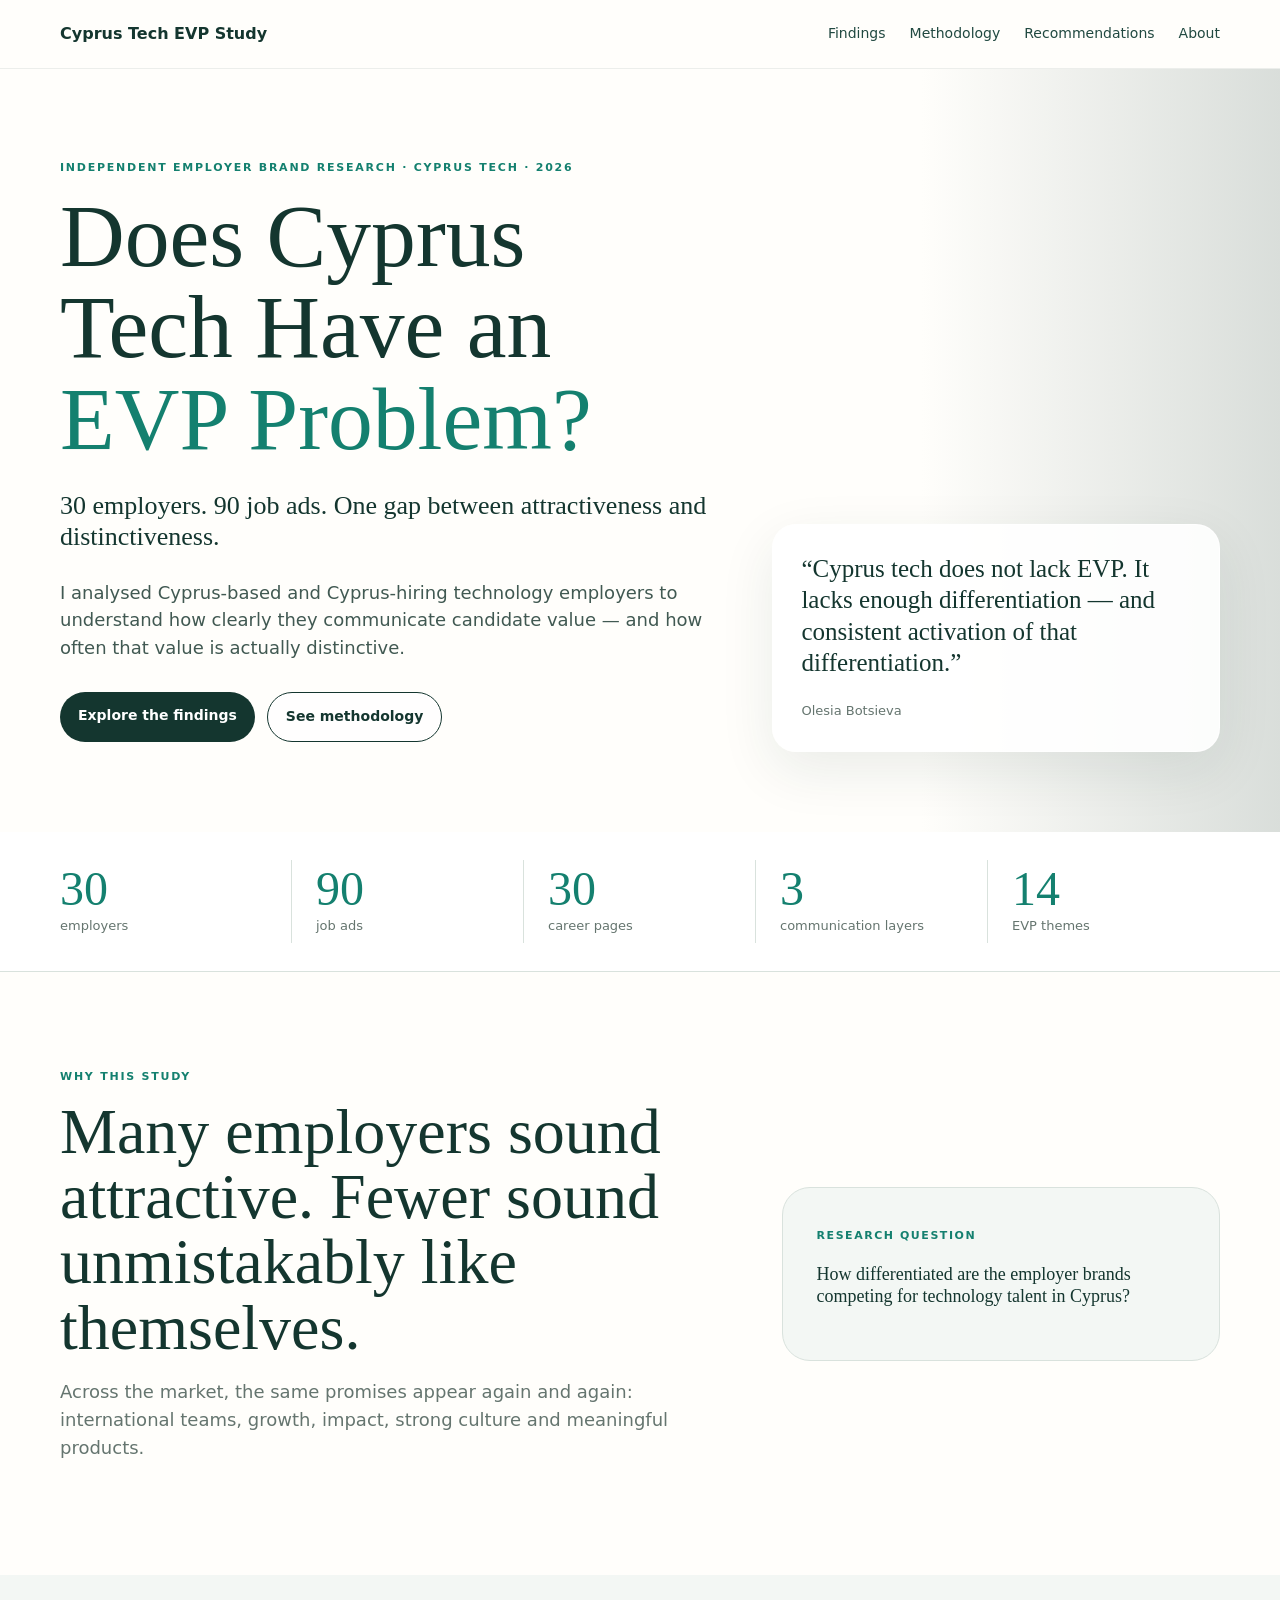
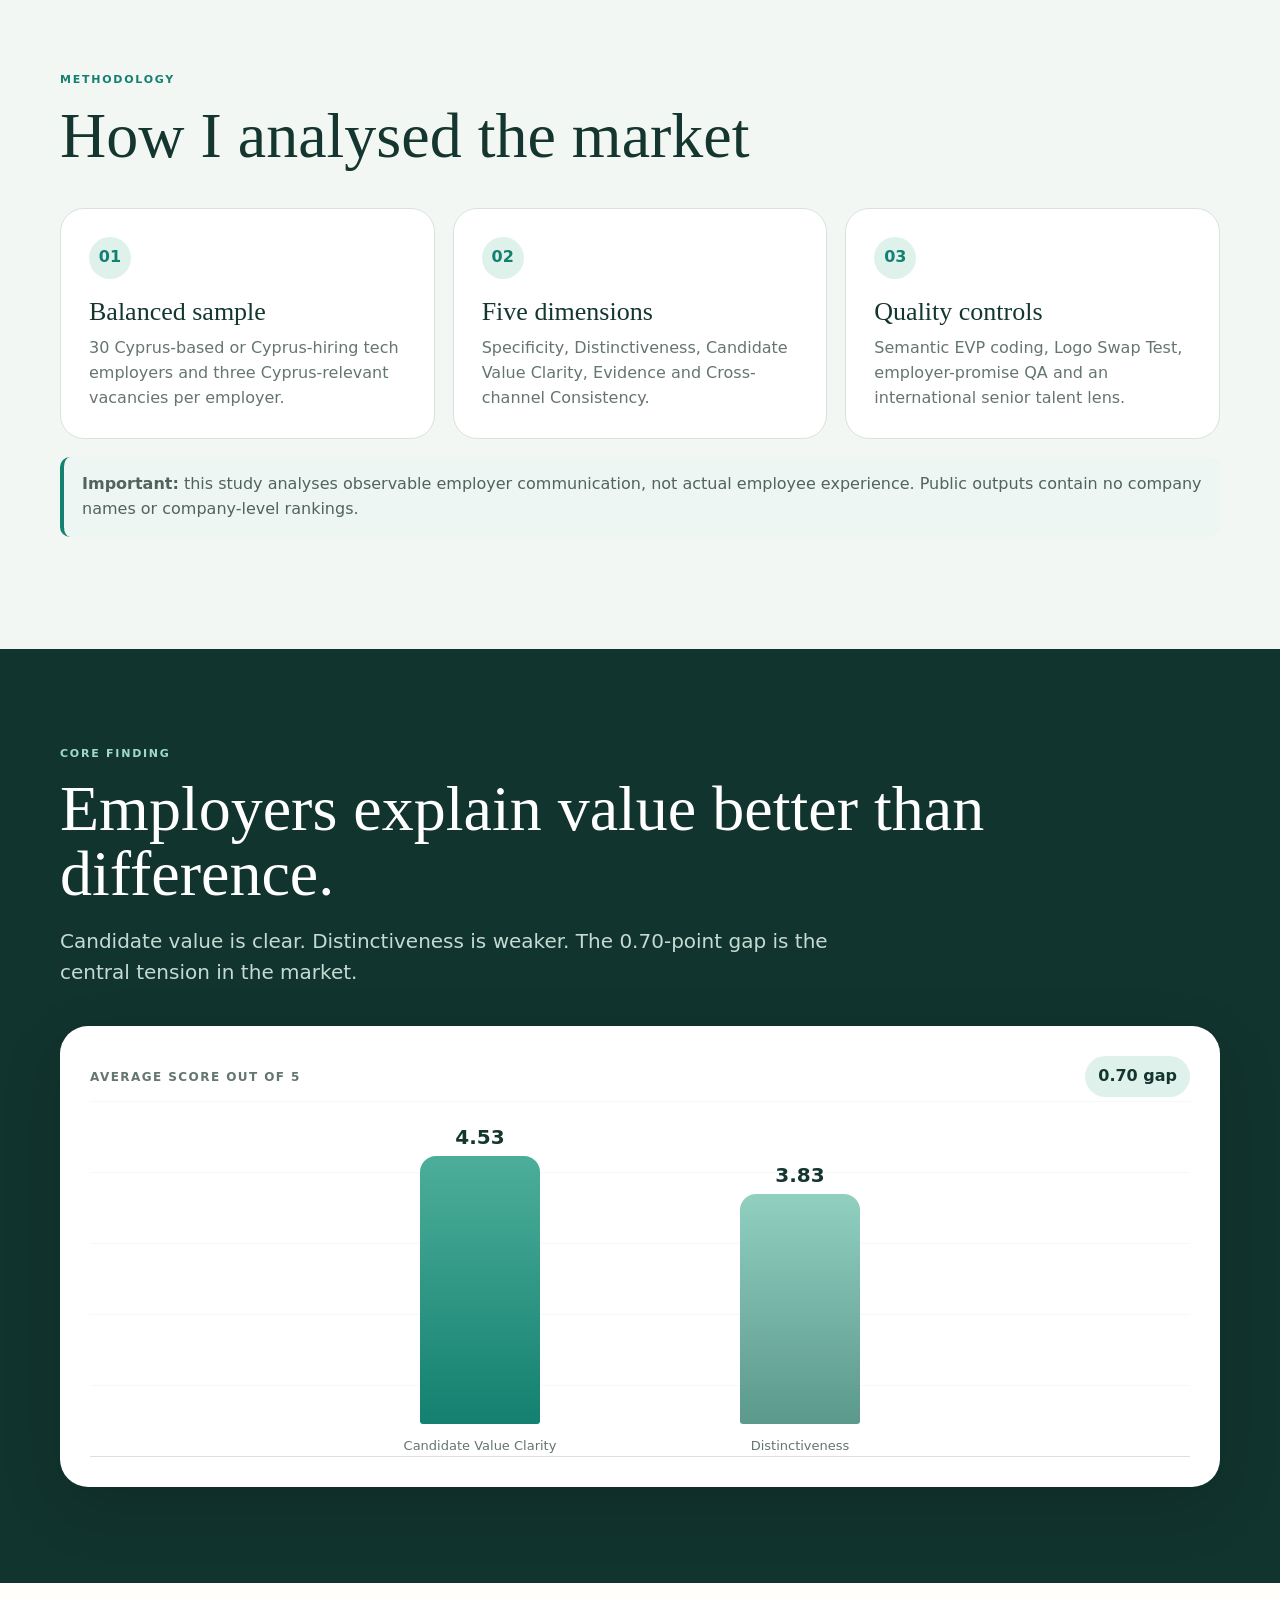
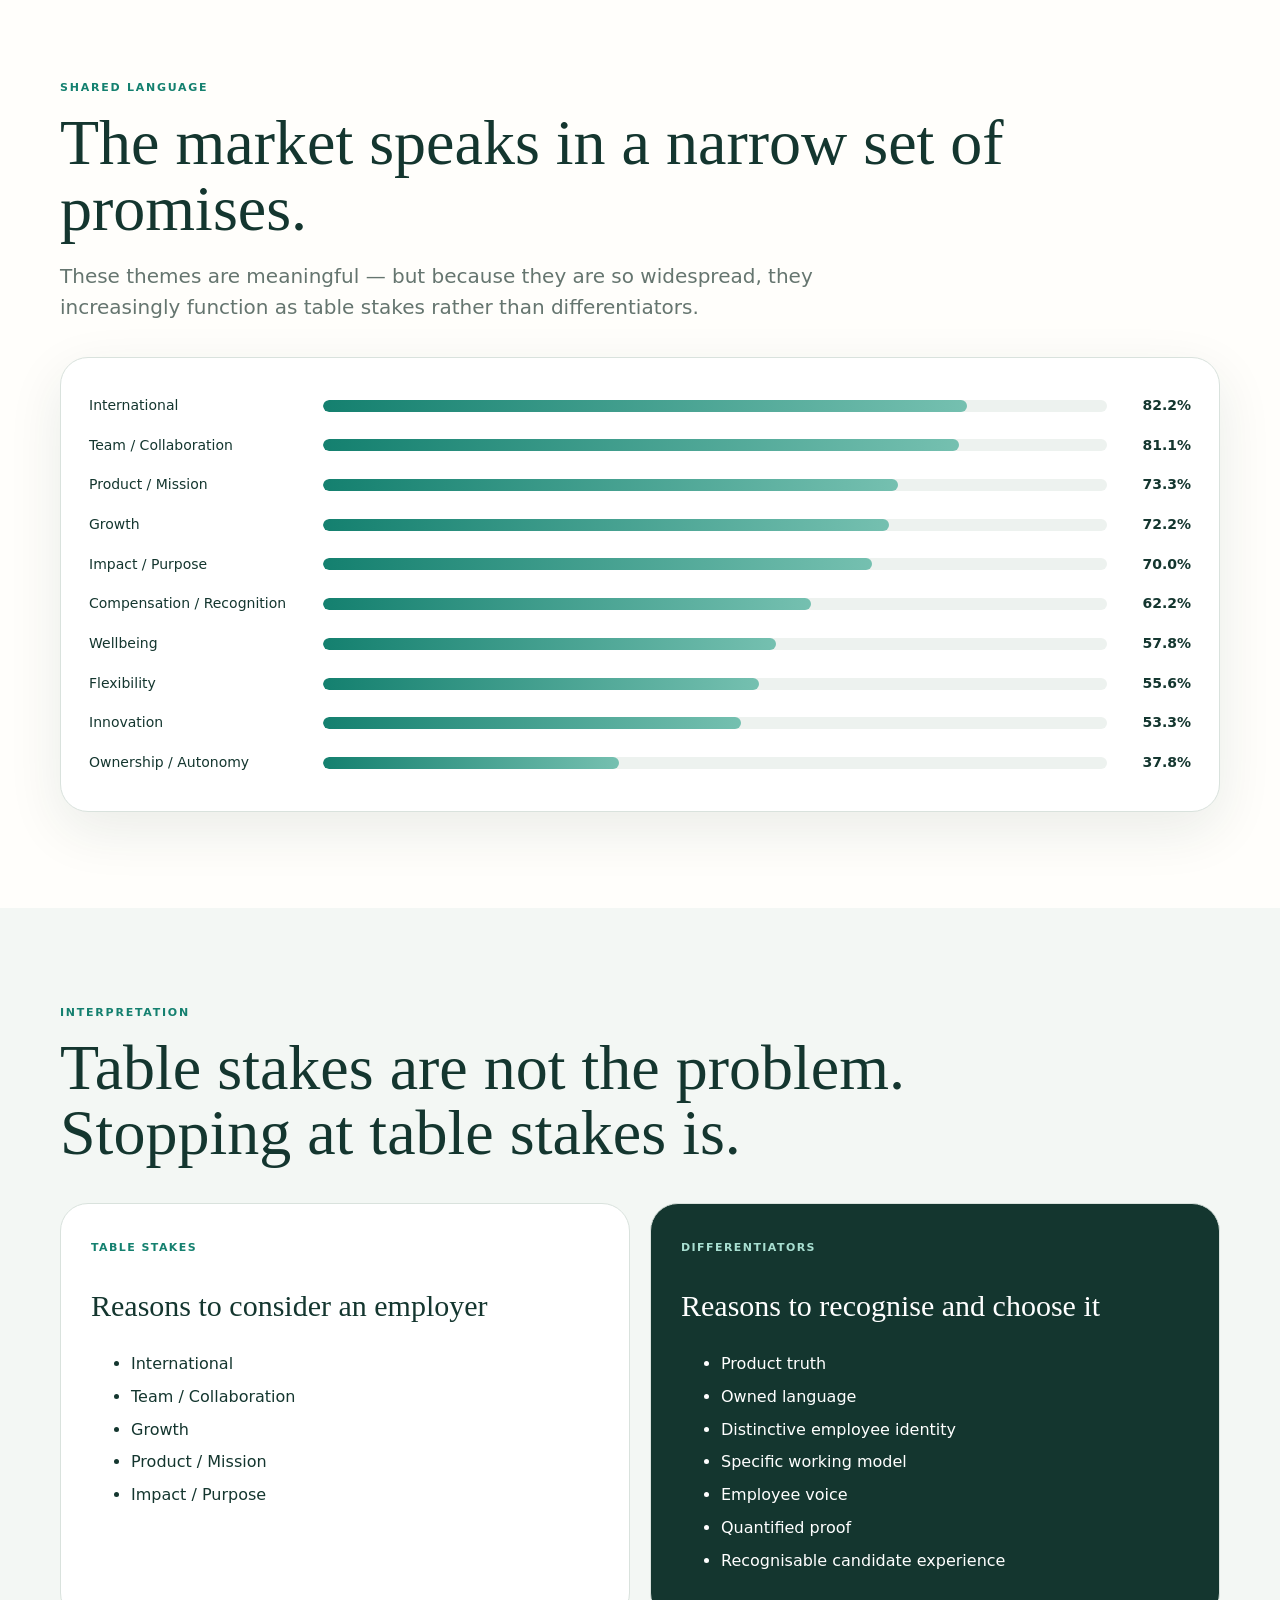
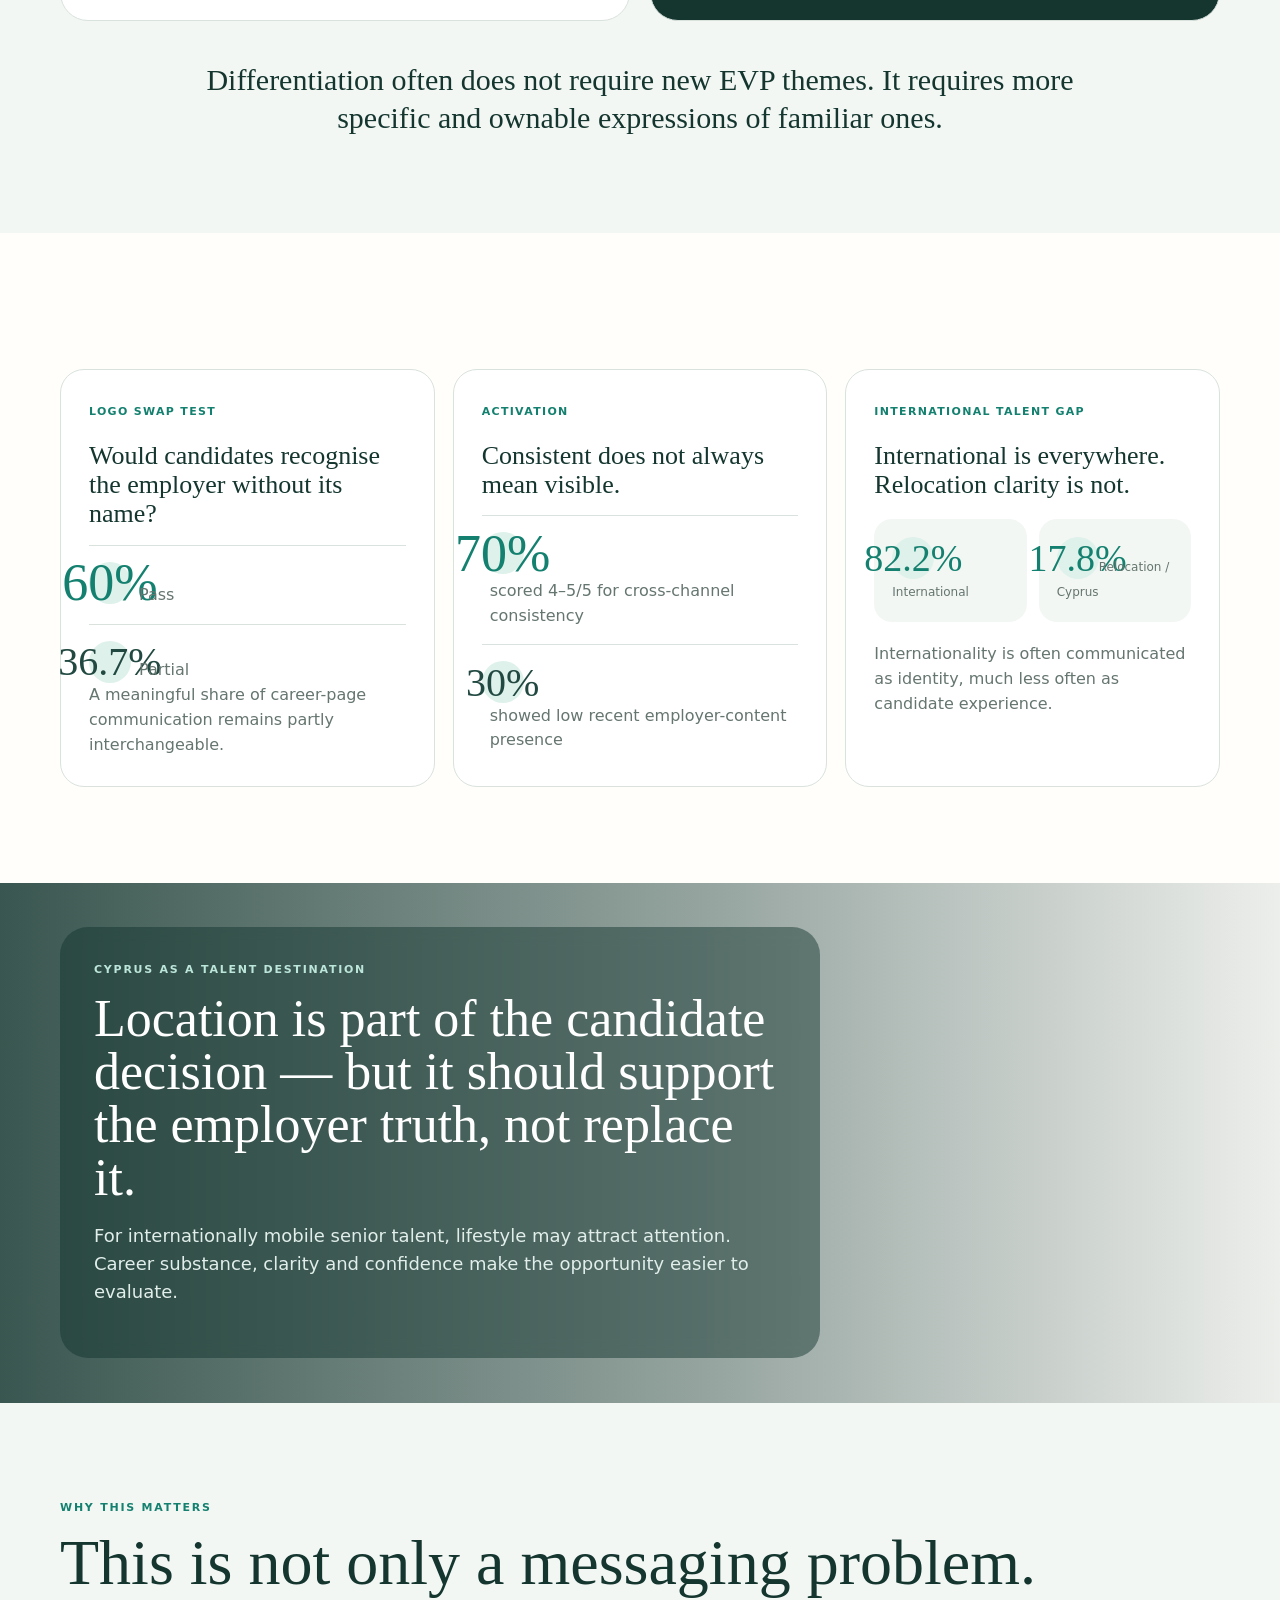
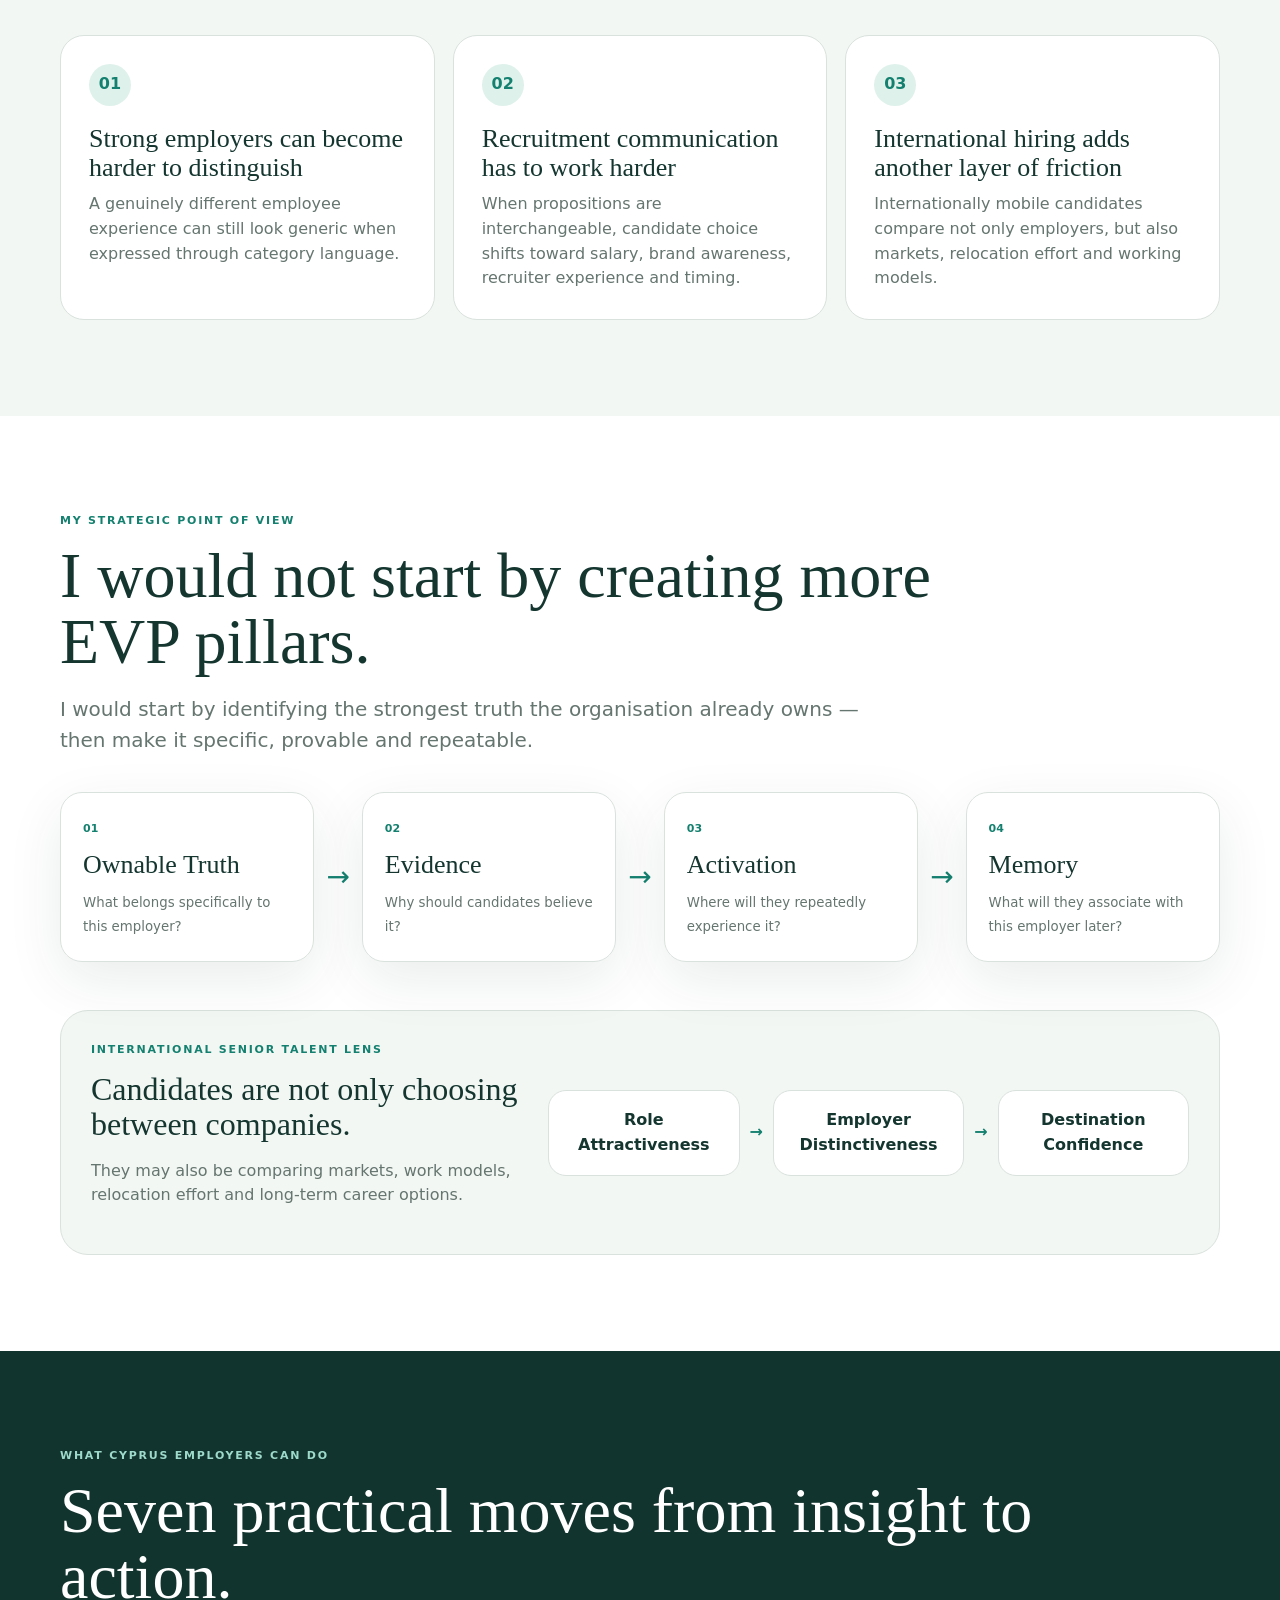
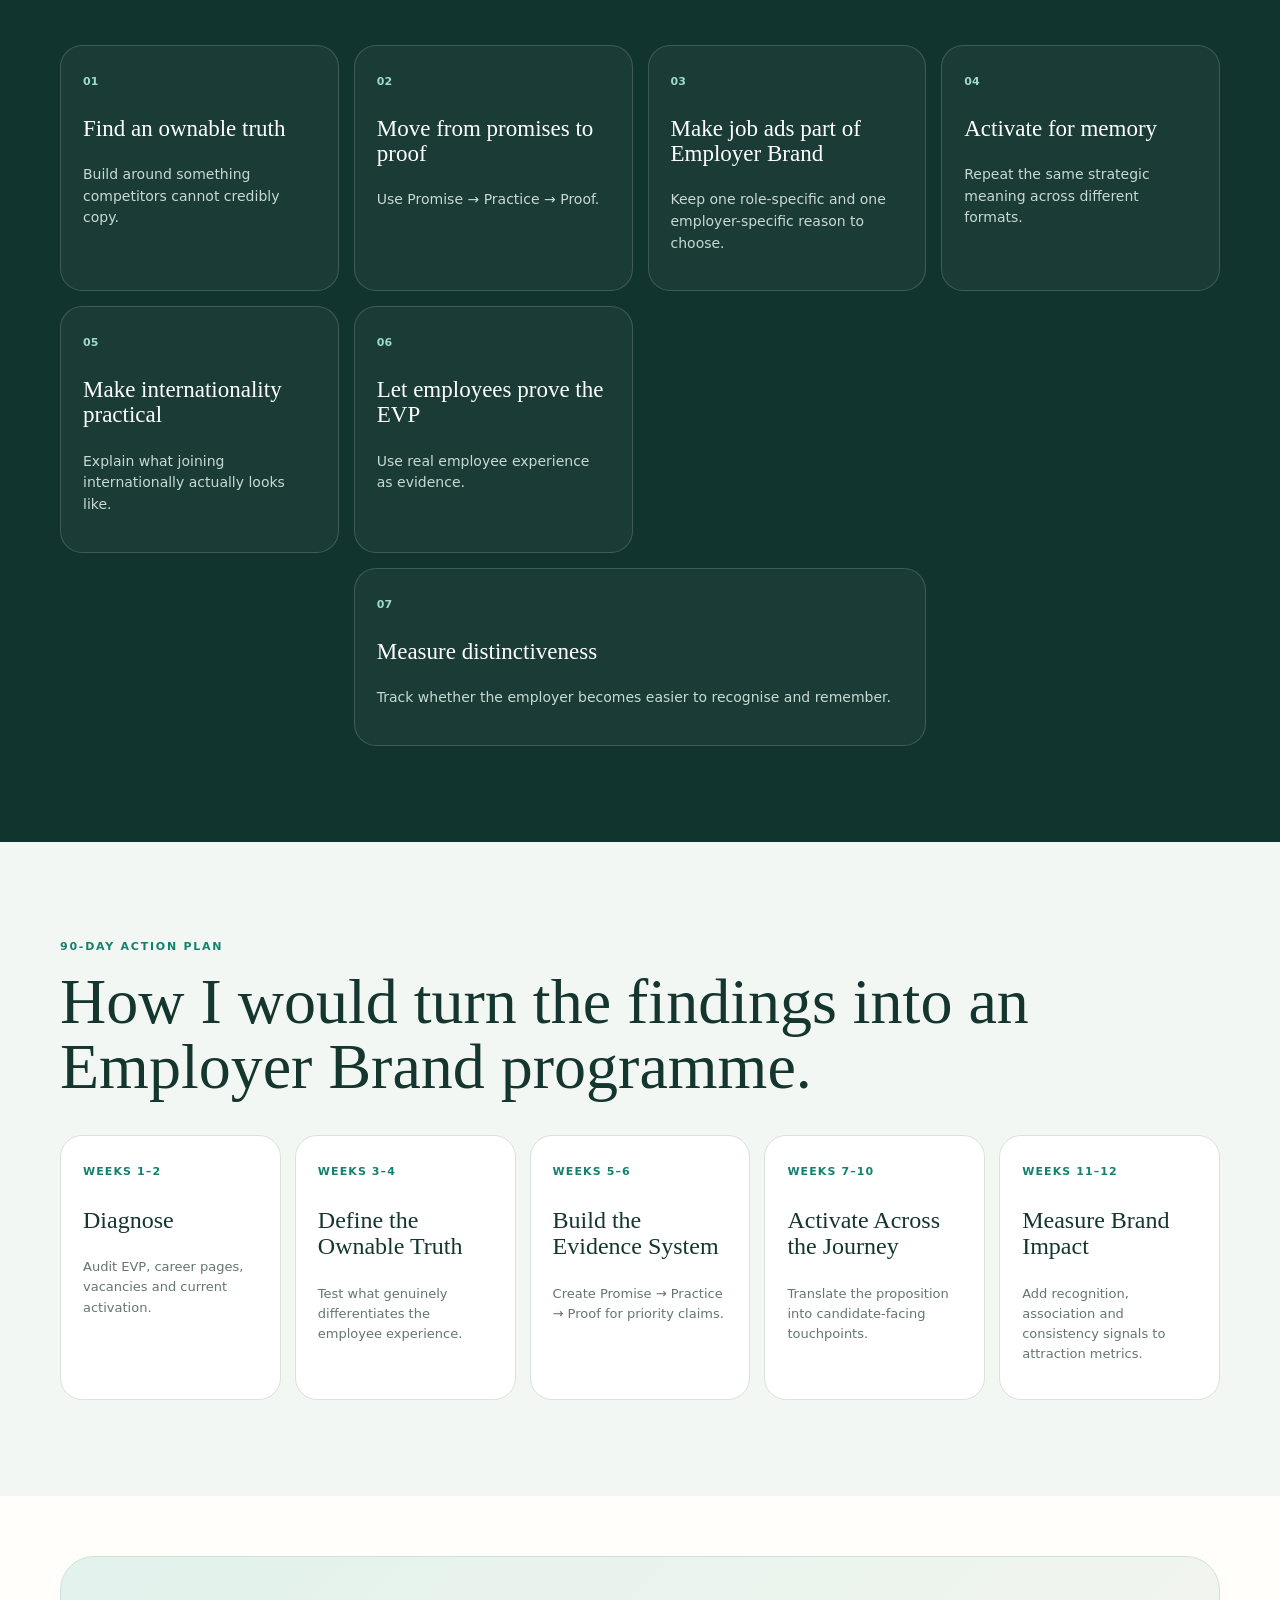
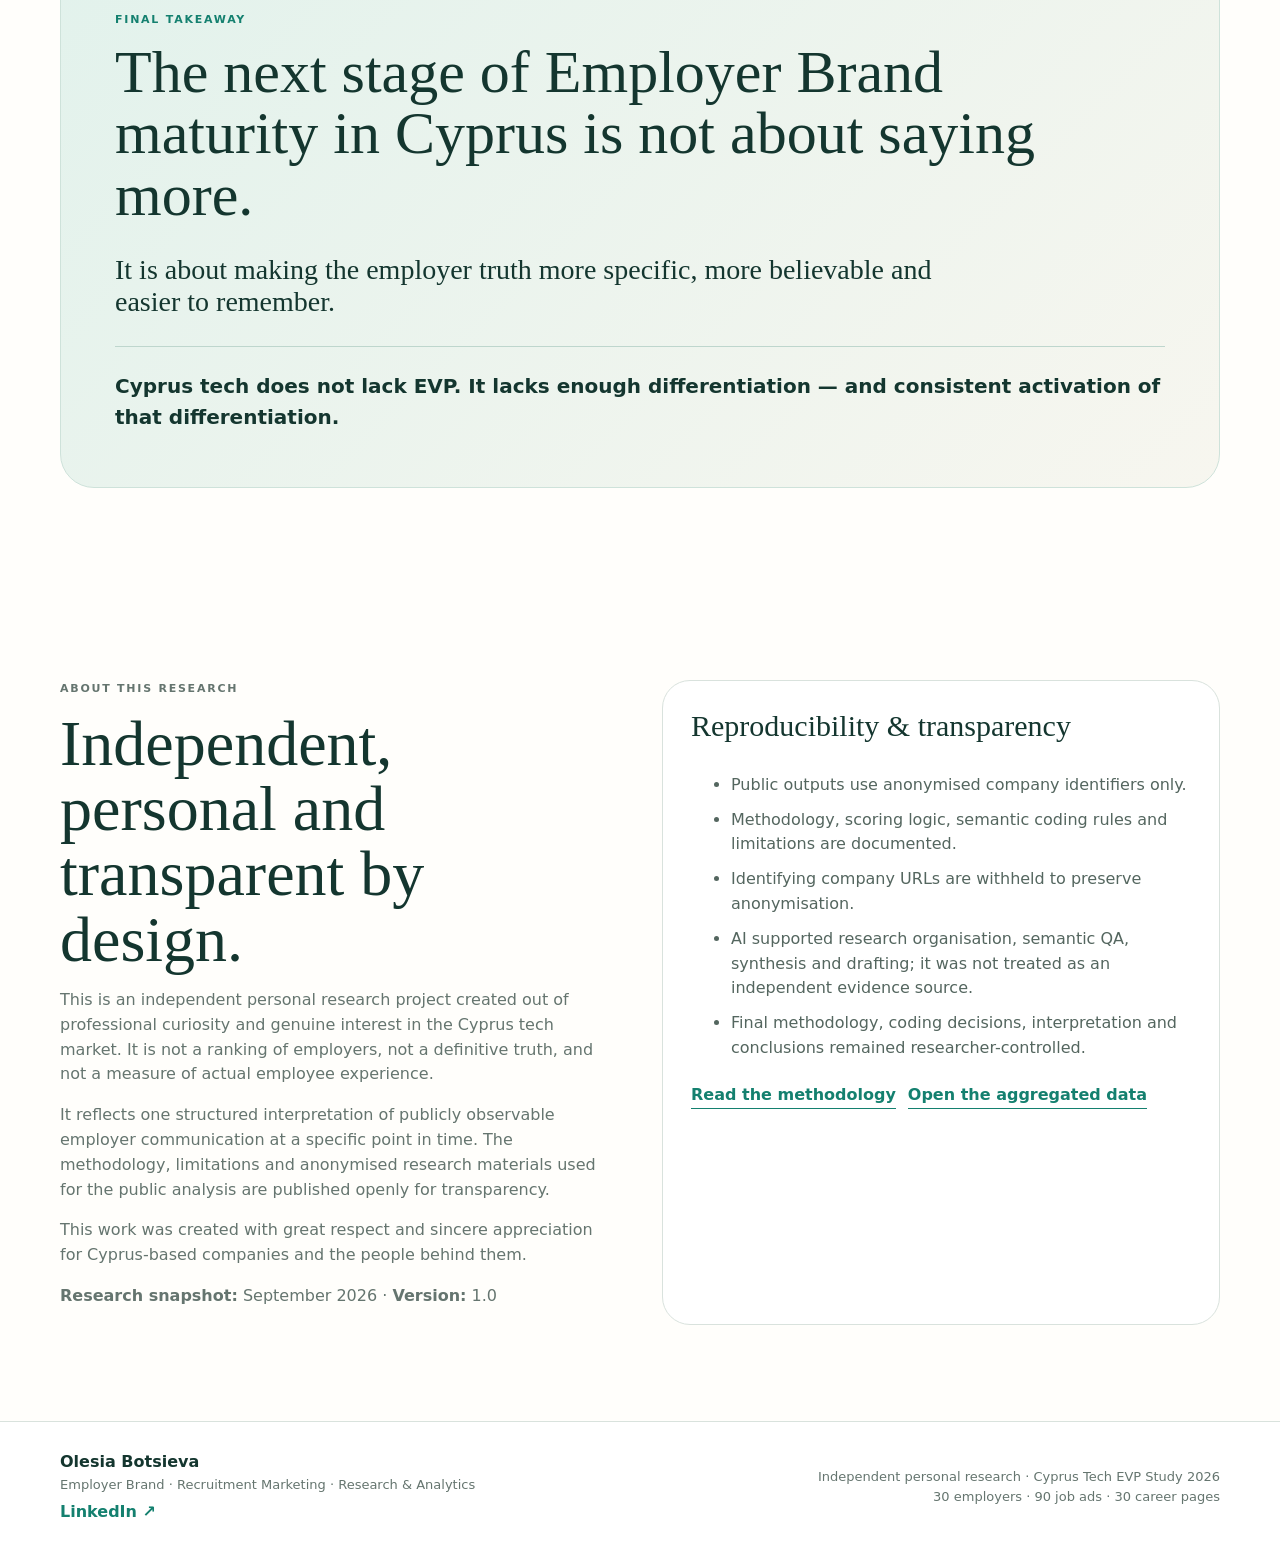
==== commit 1a302064: "Replace pixelated Cyprus imagery with high-resolution photos" ====
--- a/index.html
+++ b/index.html
@@ -8,6 +8,11 @@
   <meta property="og:description" content="30 employers. 90 job ads. One gap between attractiveness and distinctiveness." />
   <title>Does Cyprus Tech Have an EVP Problem?</title>
   <link rel="stylesheet" href="styles.css" />
+  <style>
+    .hero-photo{background-image:url('https://images.unsplash.com/photo-1709589352652-bea9b5459774?auto=format&fit=crop&fm=jpg&q=88&w=3000')!important;background-position:center center!important;filter:saturate(.98) contrast(1.01)!important}
+    .scenic-photo{background-image:url('https://images.unsplash.com/photo-1685473001269-2b1dfb7e85c4?auto=format&fit=crop&fm=jpg&q=88&w=3000')!important;background-position:center center!important;filter:saturate(.96) contrast(1.01)!important}
+    .footerphoto{display:none!important}
+  </style>
 </head>
 <body>
 <header class="topbar">
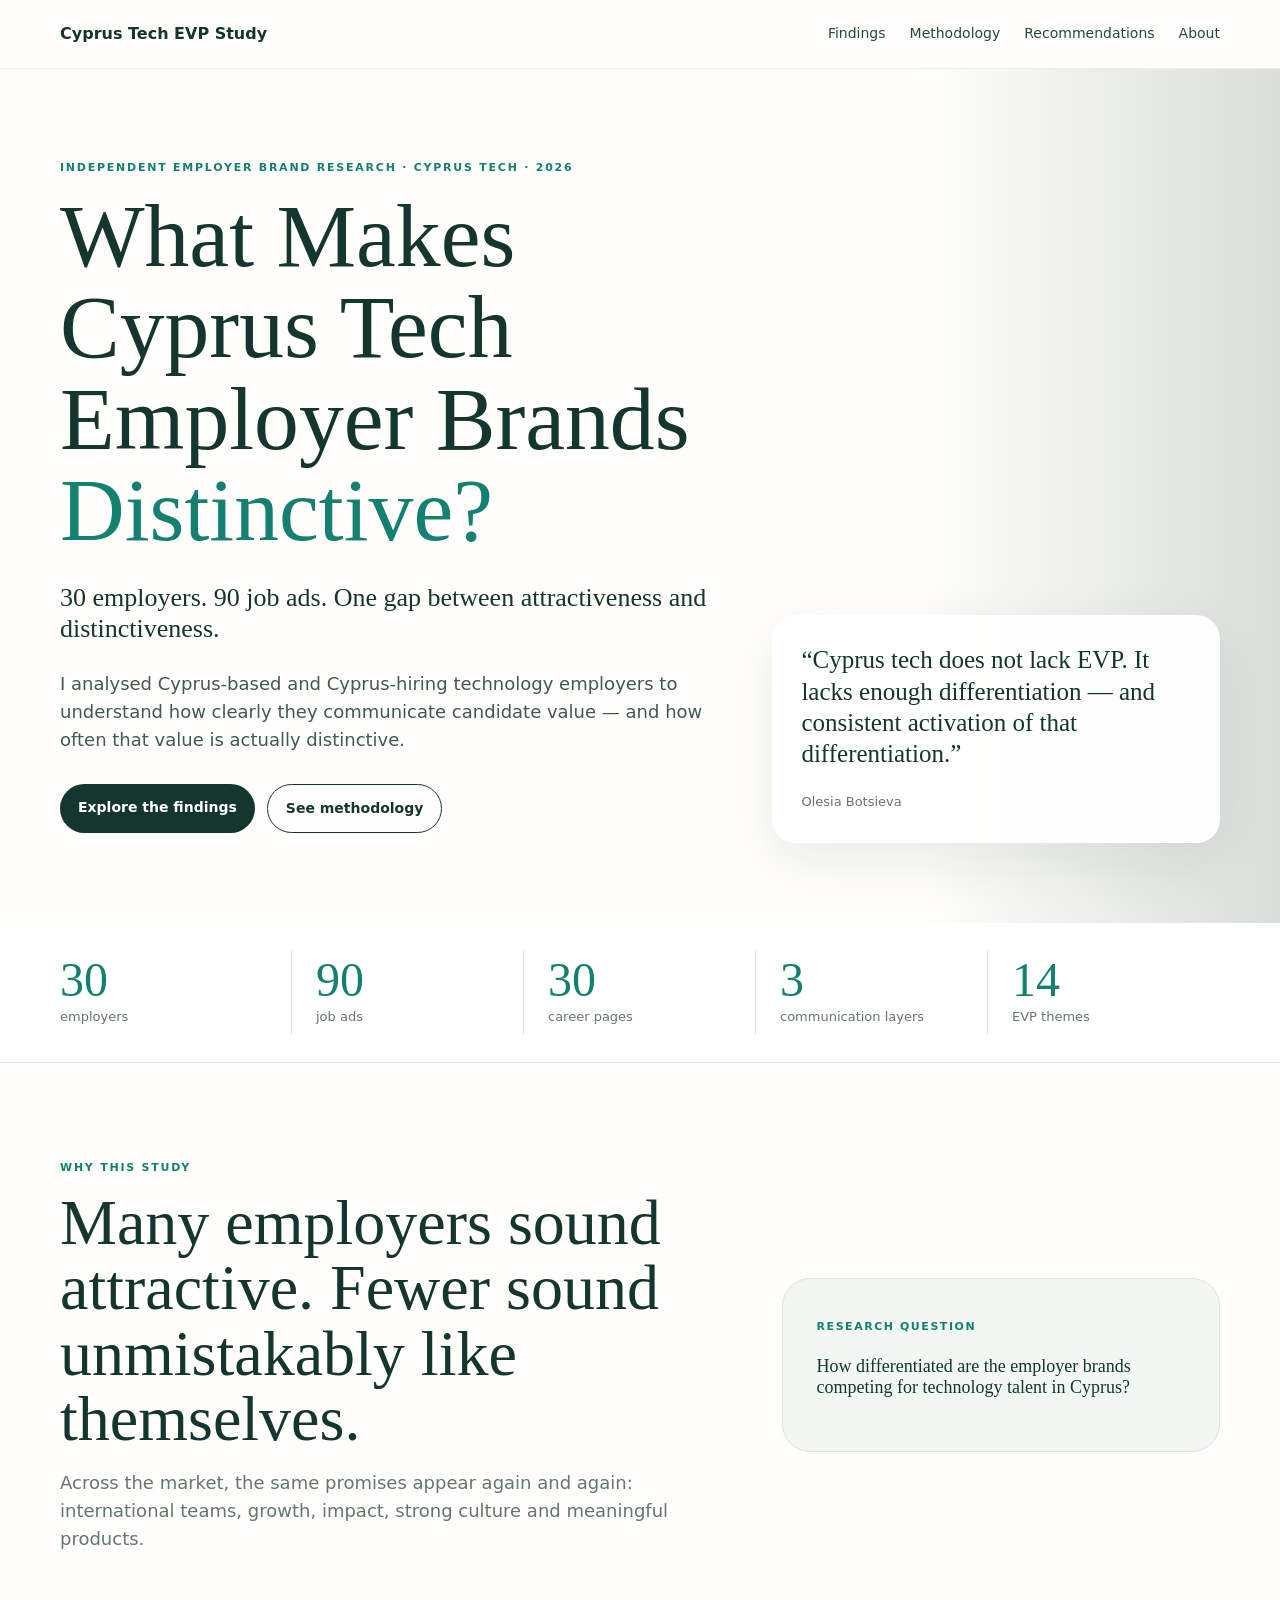
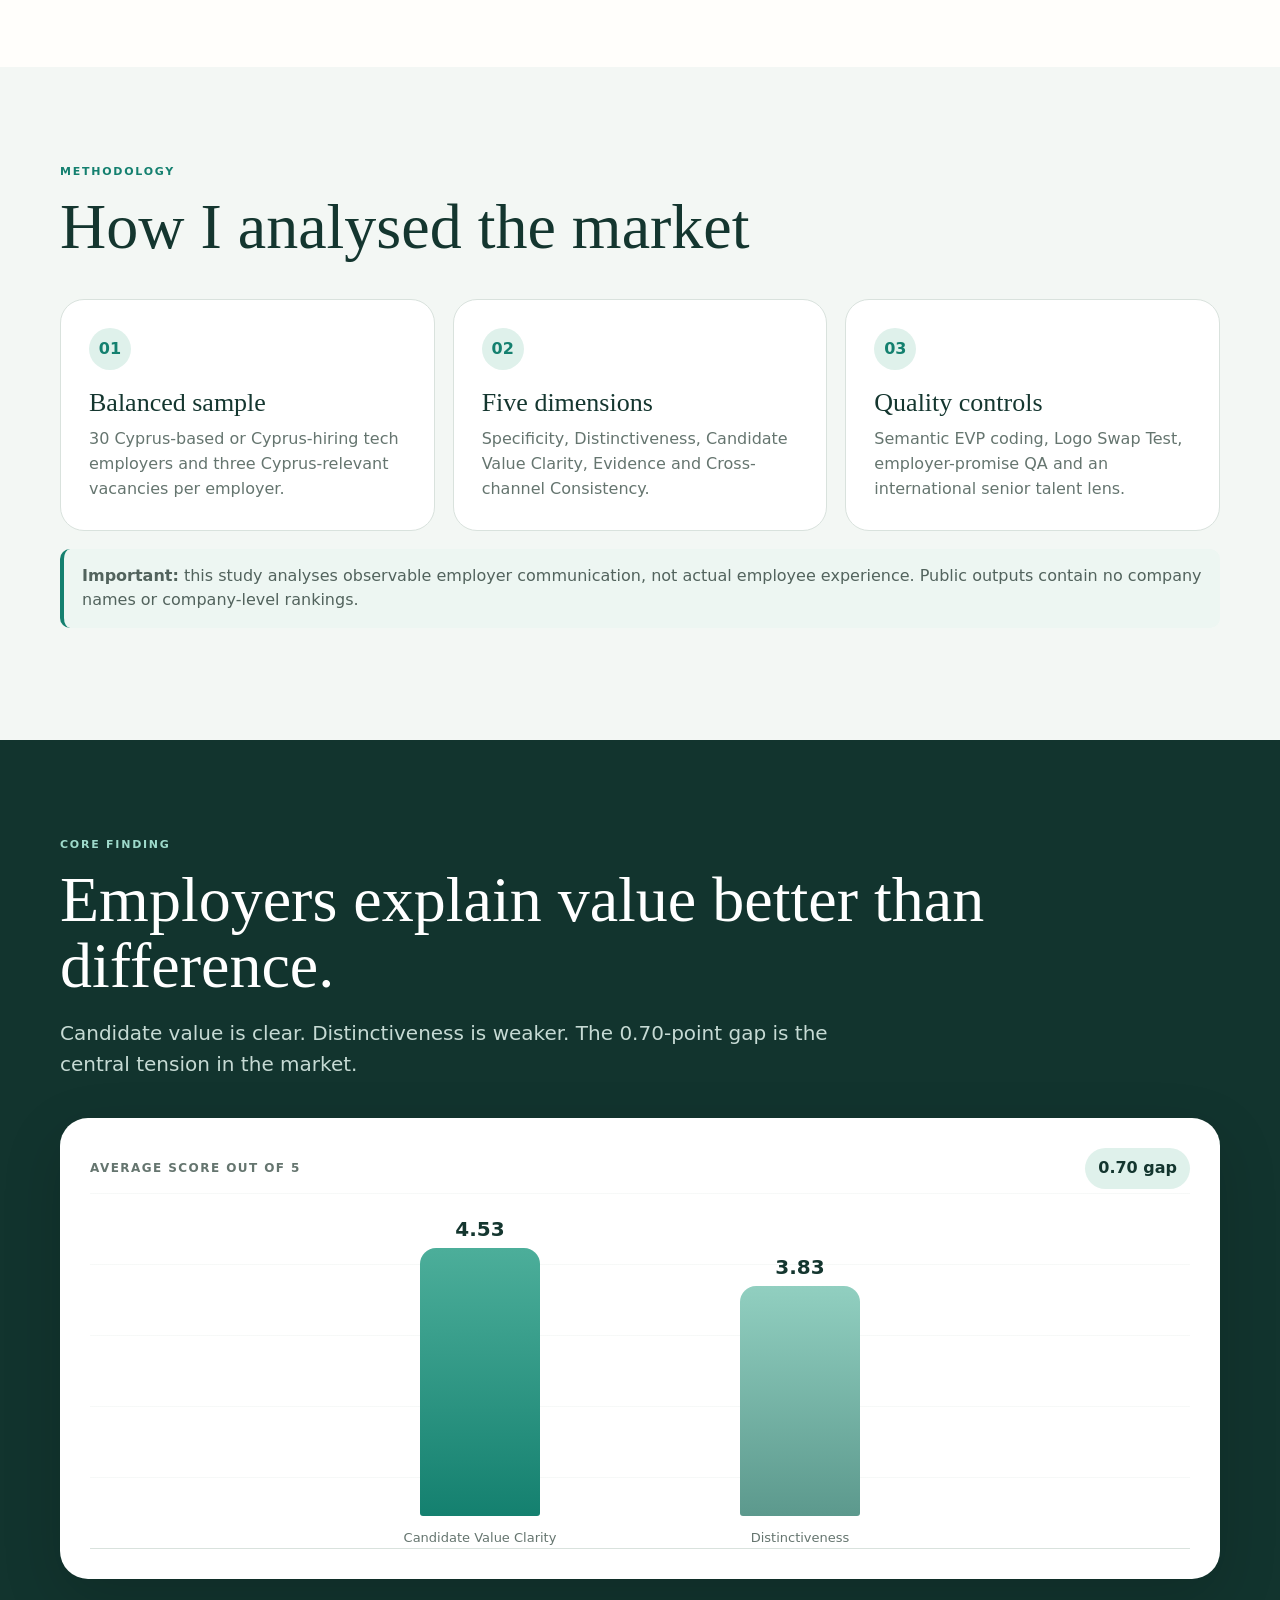
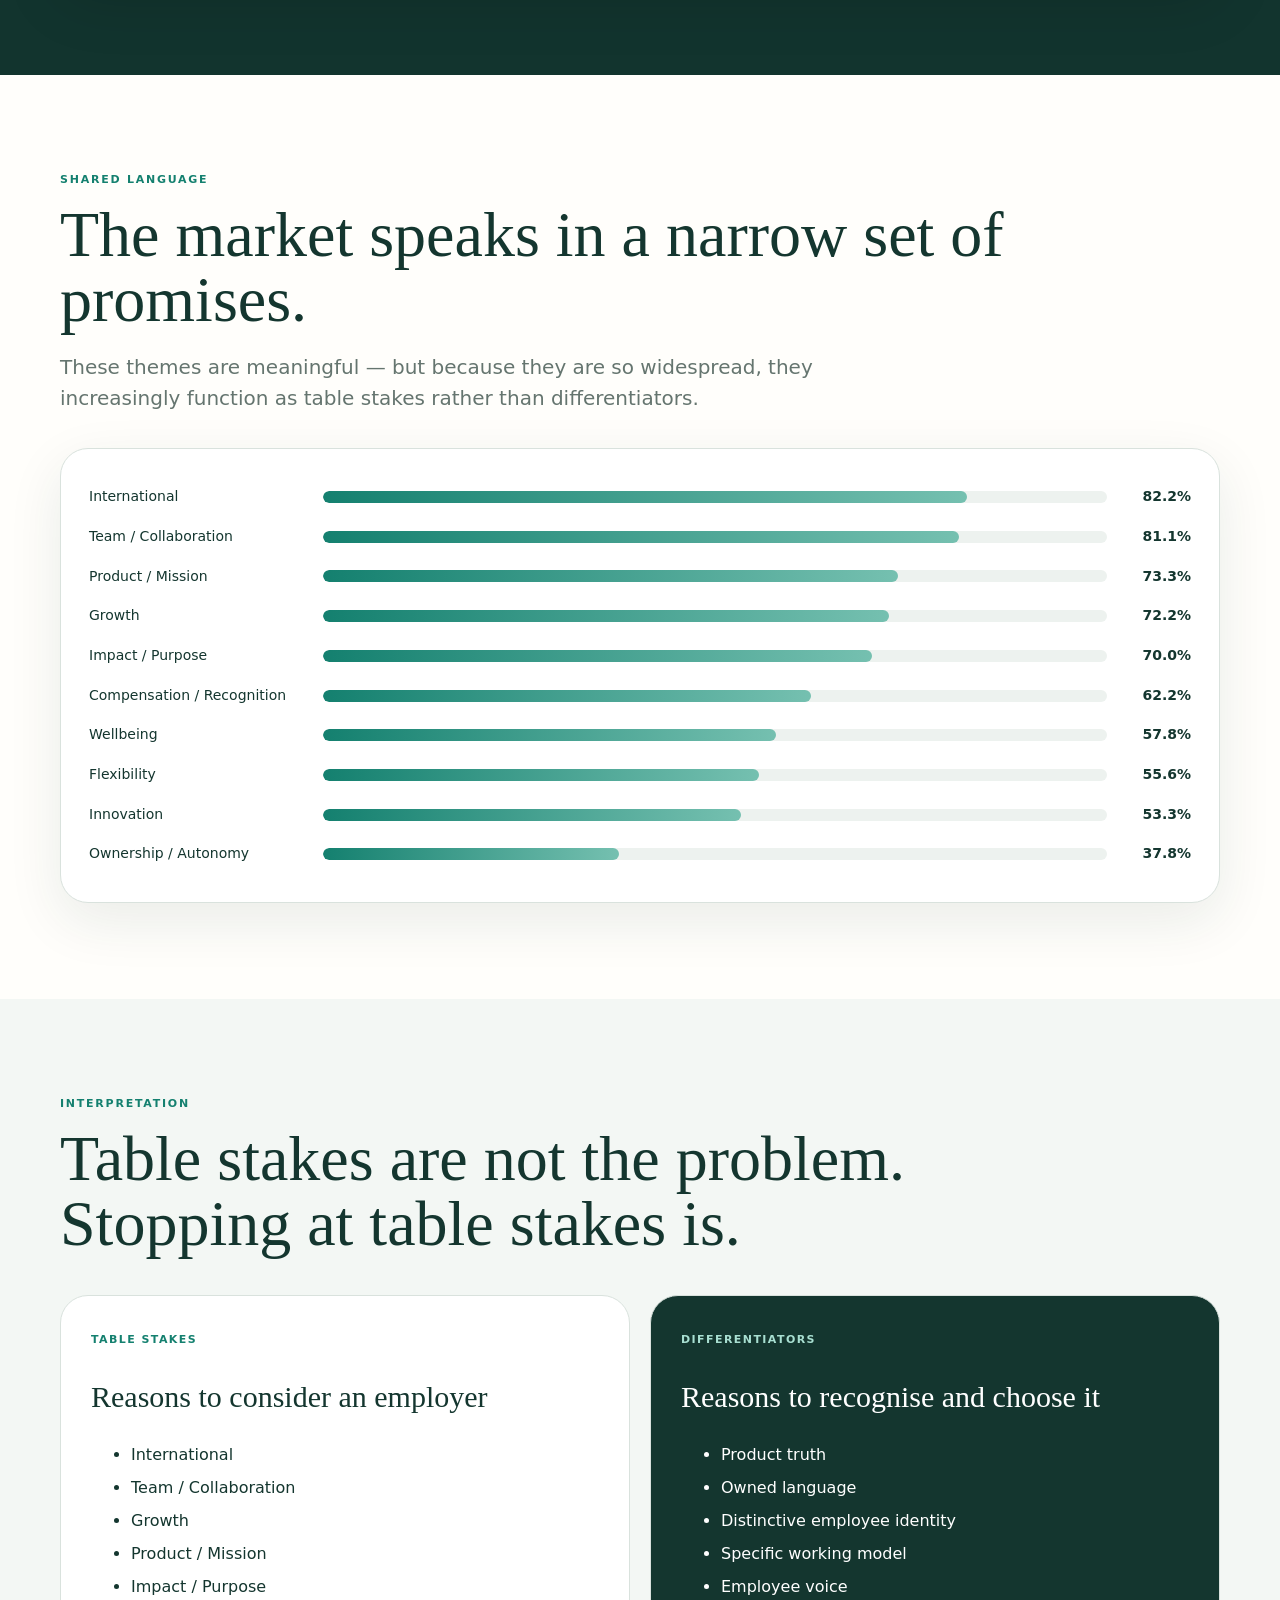
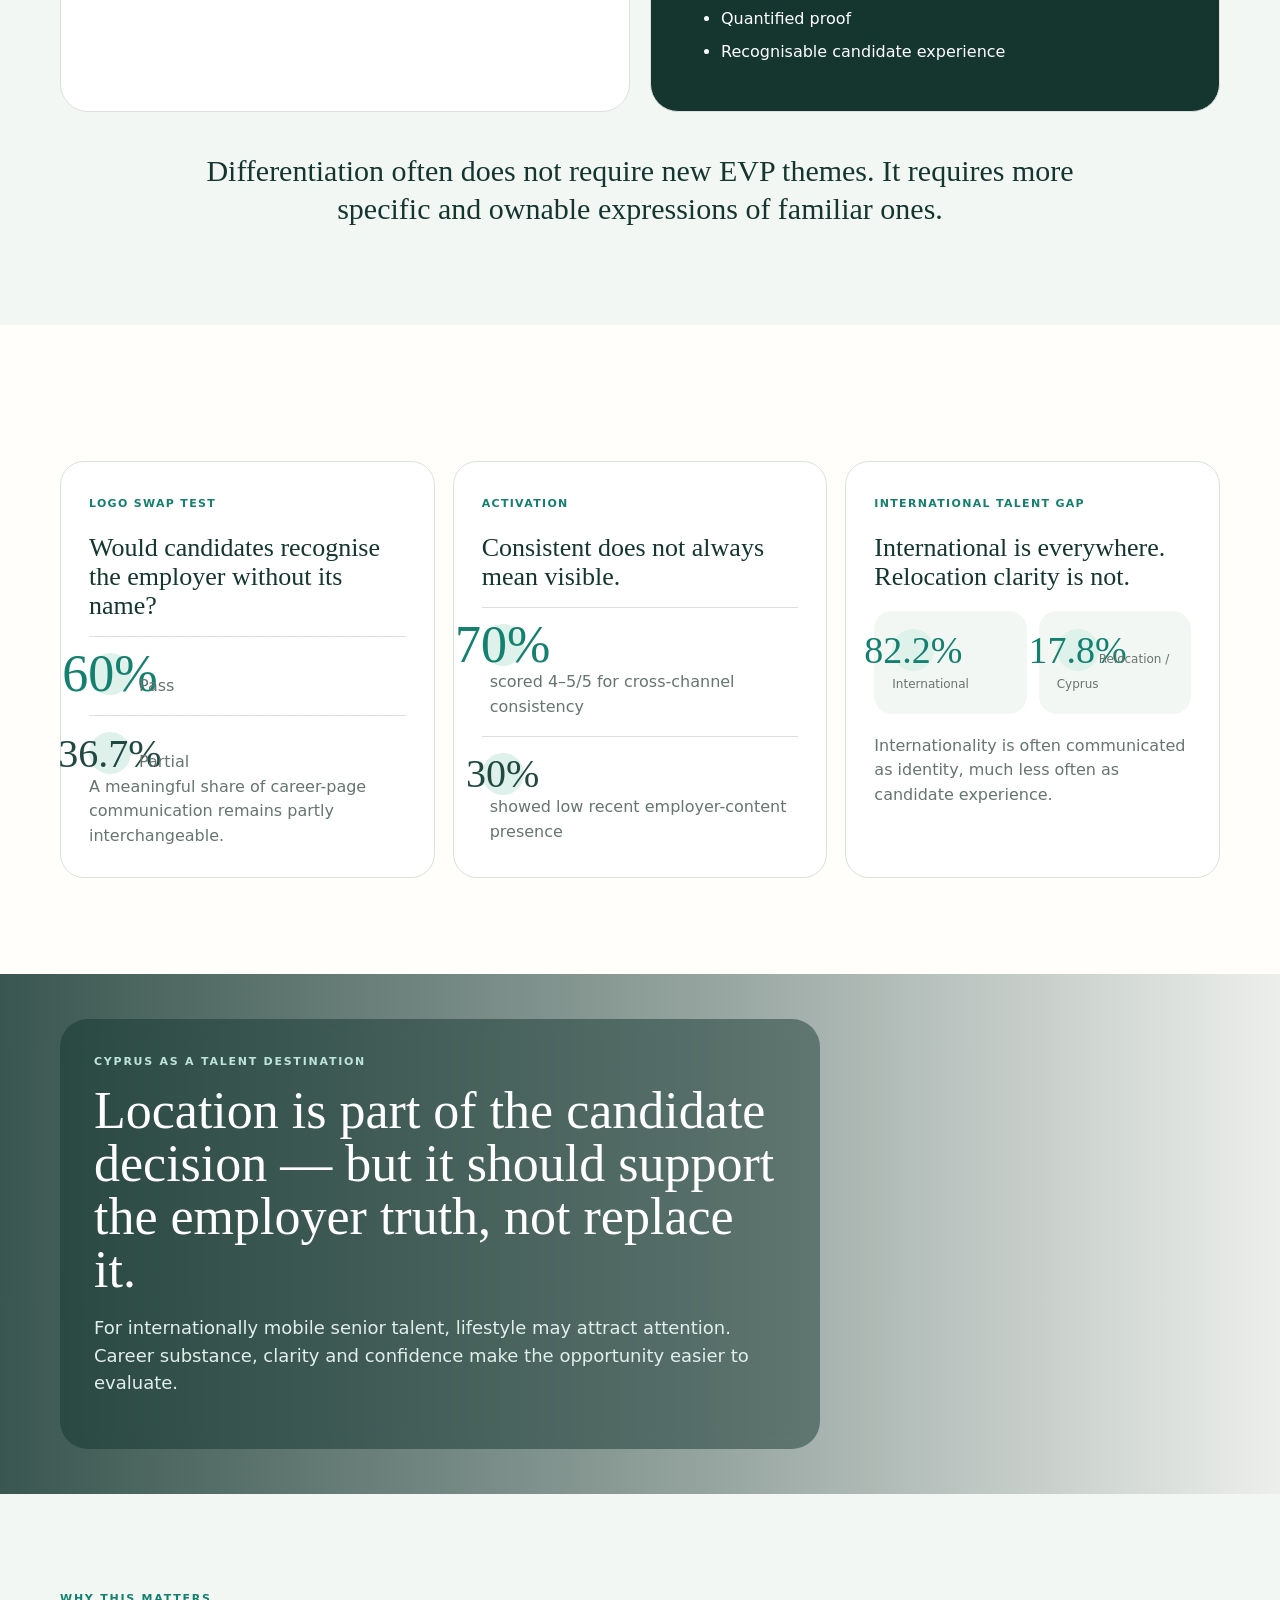
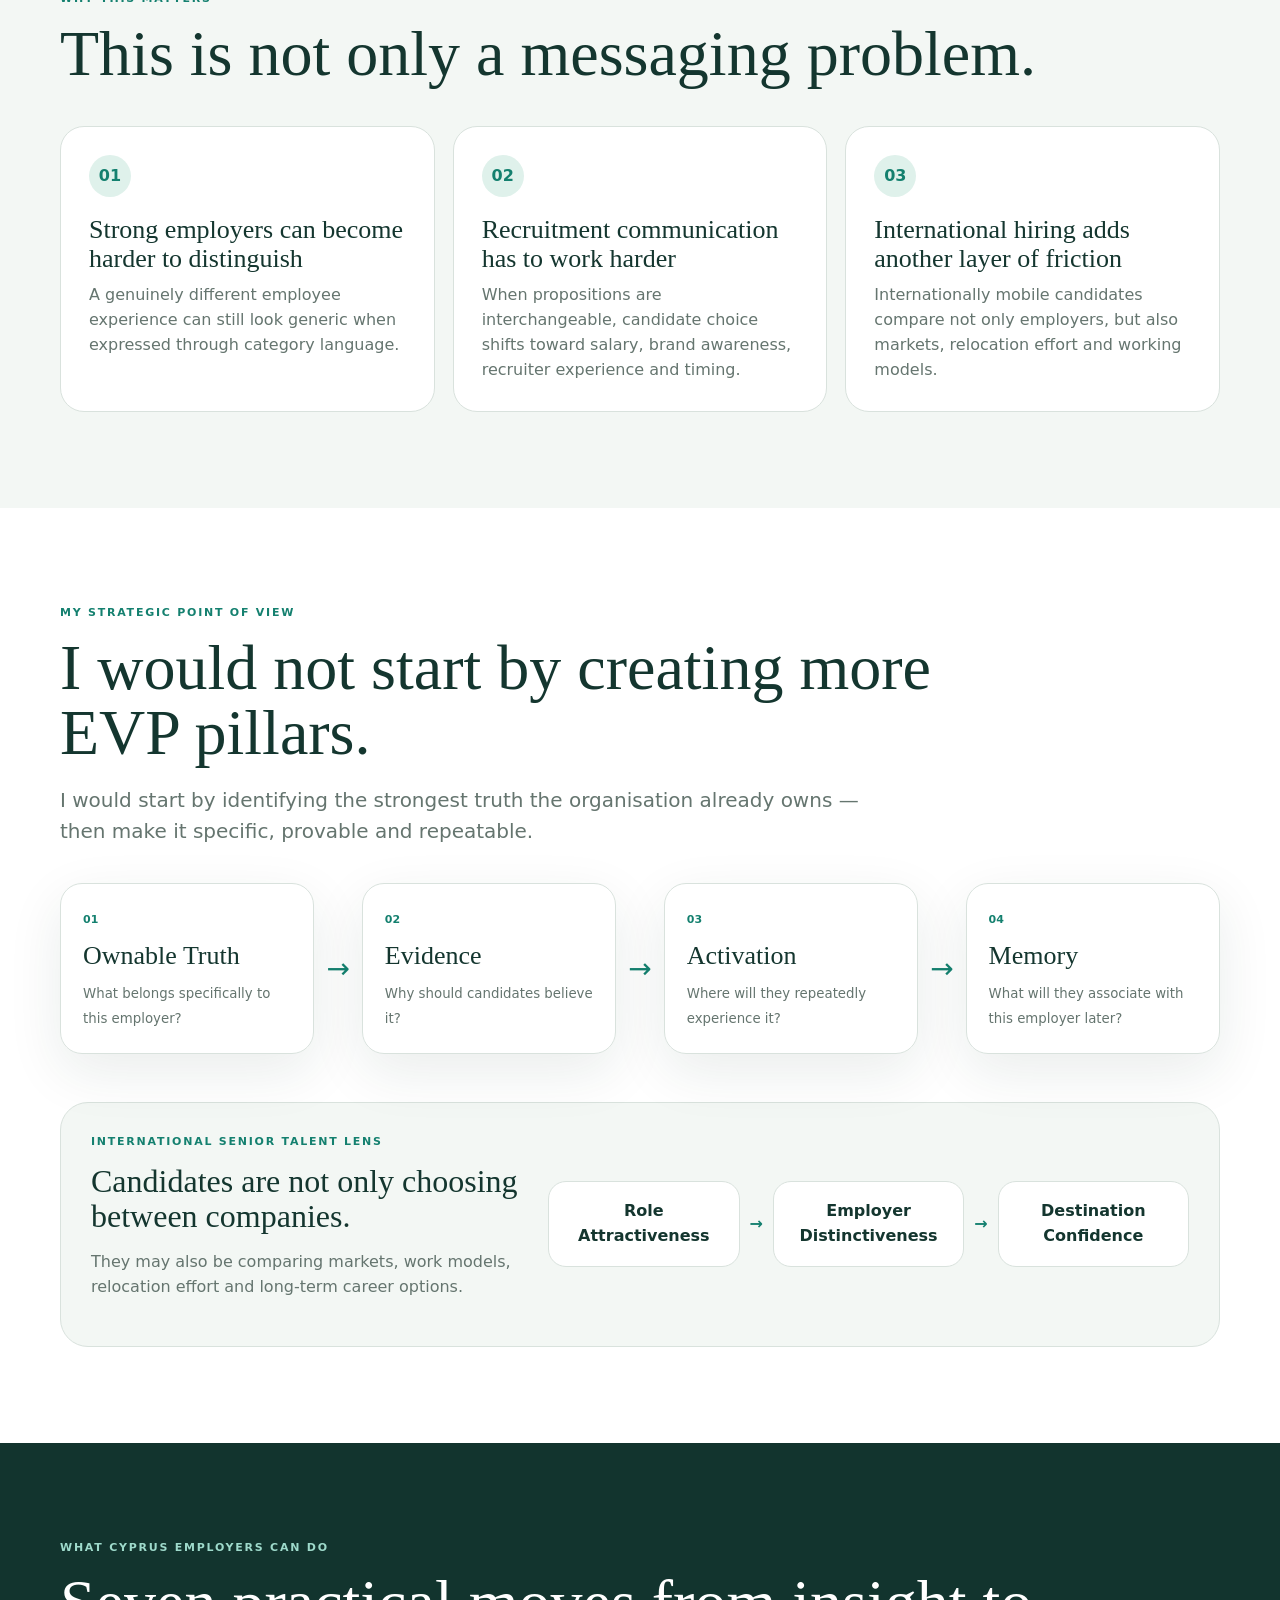
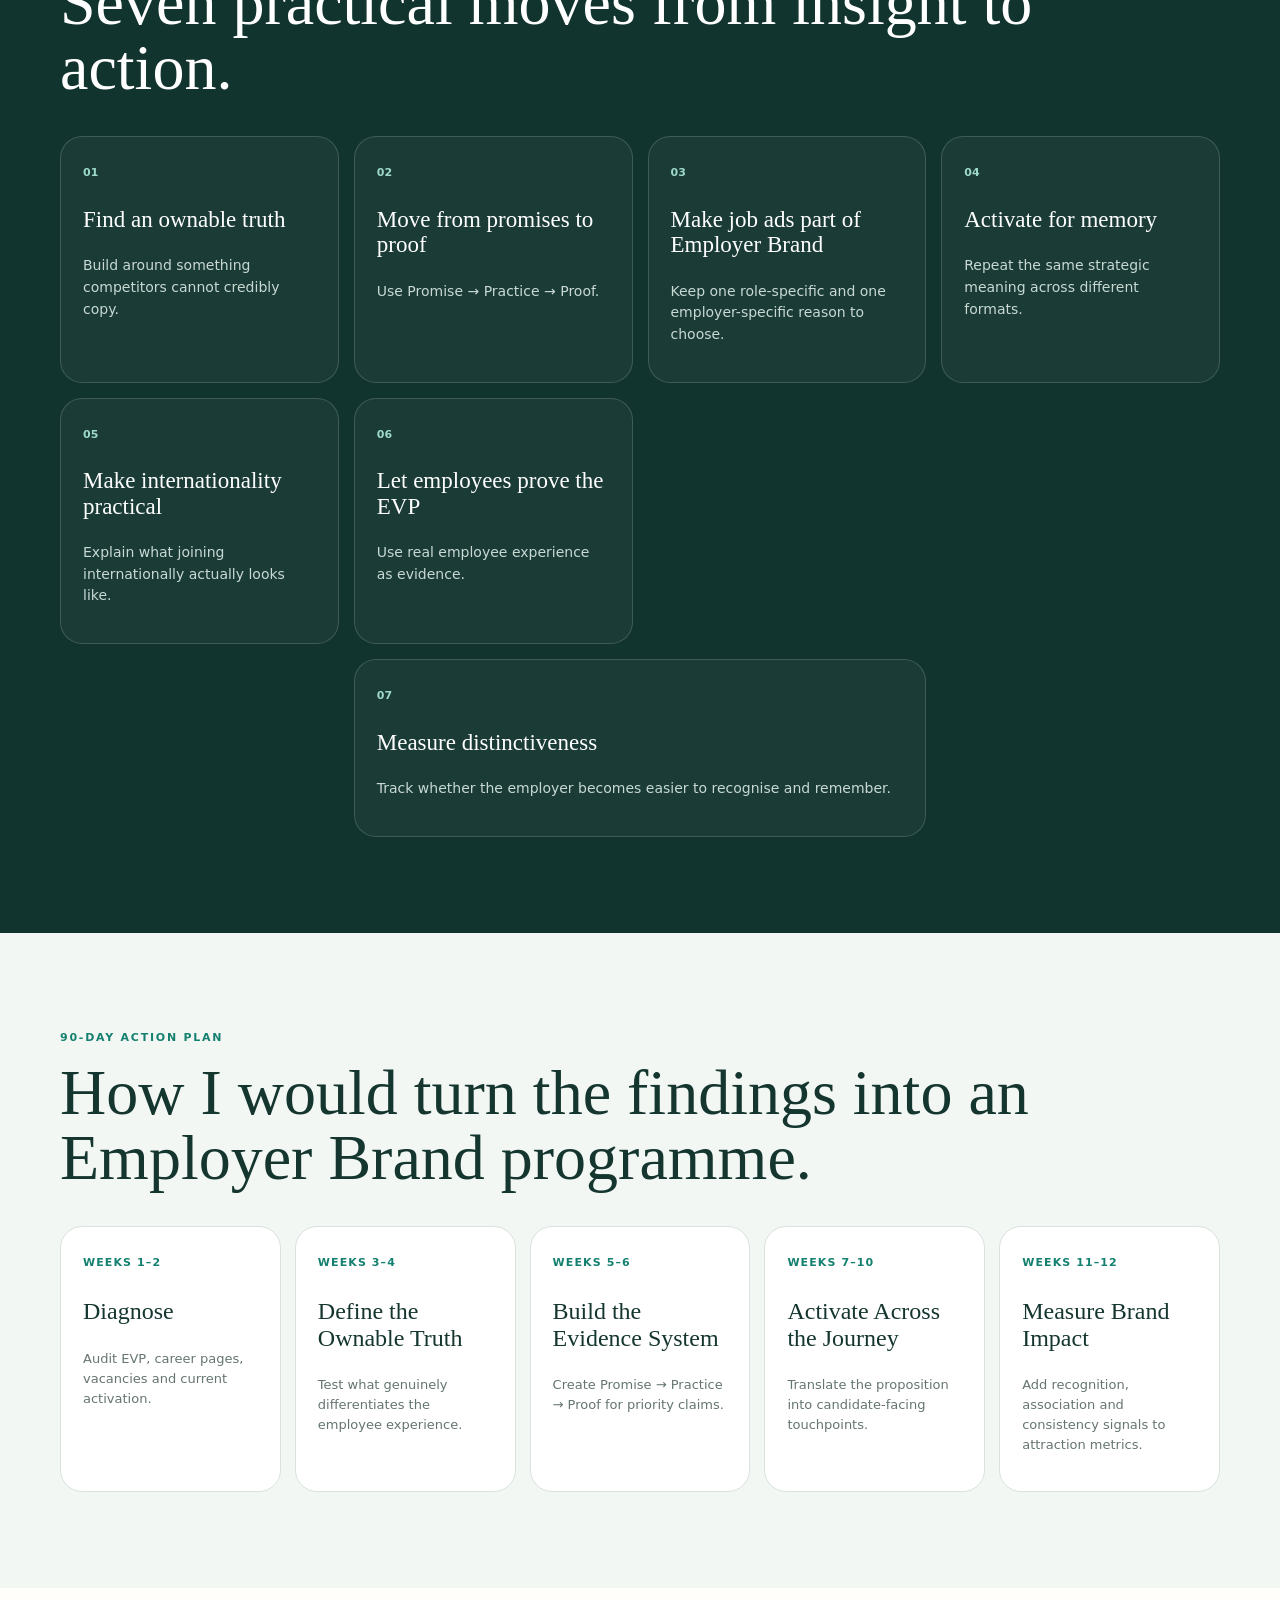
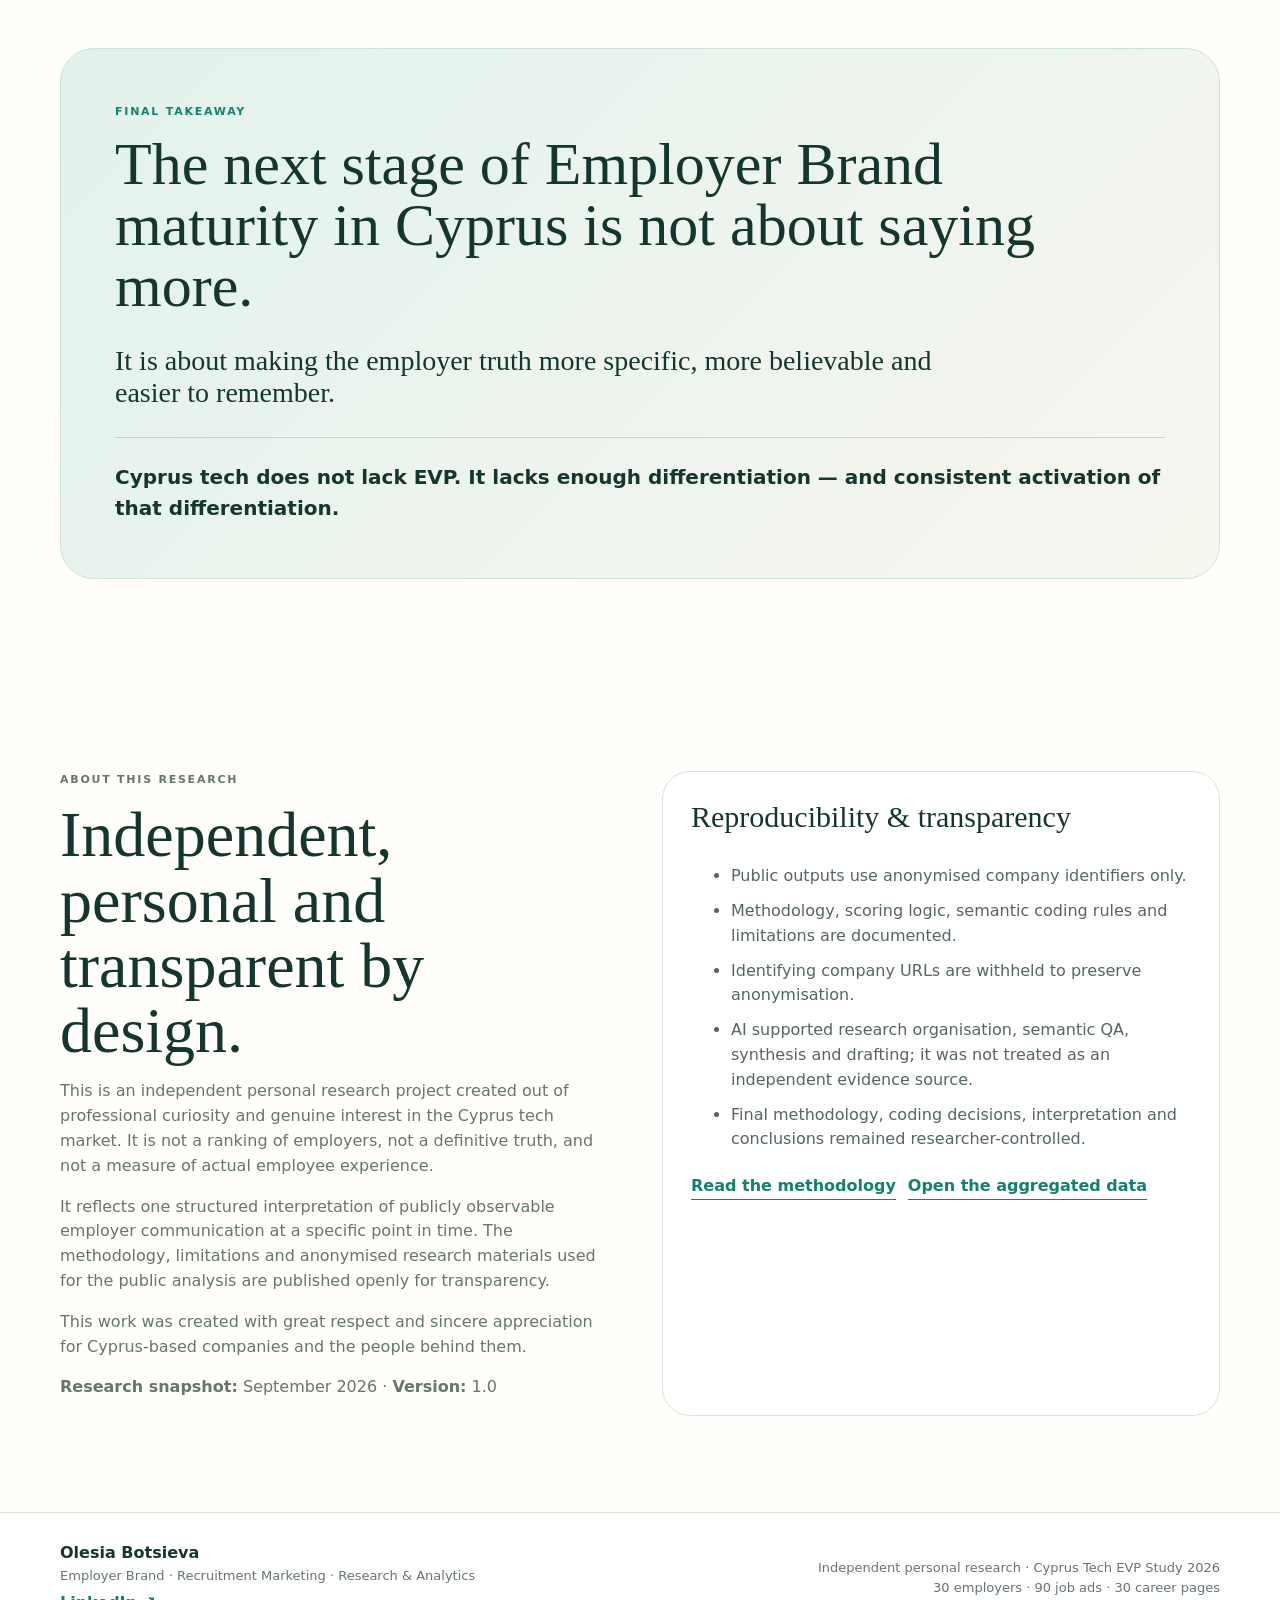
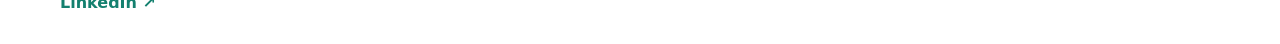
==== commit 8ec6a80d: "Rename study to focus on distinctiveness" ====
--- a/index.html
+++ b/index.html
@@ -4,9 +4,9 @@
   <meta charset="utf-8" />
   <meta name="viewport" content="width=device-width,initial-scale=1" />
   <meta name="description" content="Independent Employer Brand research on Cyprus tech: 30 employers, 90 job ads, and the gap between candidate value and distinctiveness." />
-  <meta property="og:title" content="Does Cyprus Tech Have an EVP Problem?" />
+  <meta property="og:title" content="What Makes Cyprus Tech Employer Brands Distinctive?" />
   <meta property="og:description" content="30 employers. 90 job ads. One gap between attractiveness and distinctiveness." />
-  <title>Does Cyprus Tech Have an EVP Problem?</title>
+  <title>What Makes Cyprus Tech Employer Brands Distinctive?</title>
   <link rel="stylesheet" href="styles.css" />
   <style>
     .hero-photo{background-image:url('https://images.unsplash.com/photo-1709589352652-bea9b5459774?auto=format&fit=crop&fm=jpg&q=88&w=3000')!important;background-position:center center!important;filter:saturate(.98) contrast(1.01)!important}
@@ -28,7 +28,7 @@
   <div class="shell hero-inner">
     <div class="hero-copy">
       <p class="eyebrow">Independent Employer Brand Research · Cyprus Tech · 2026</p>
-      <h1>Does Cyprus Tech Have an <em>EVP Problem?</em></h1>
+      <h1>What Makes Cyprus Tech Employer Brands <em>Distinctive?</em></h1>
       <p class="lead">30 employers. 90 job ads. One gap between attractiveness and distinctiveness.</p>
       <p class="intro">I analysed Cyprus-based and Cyprus-hiring technology employers to understand how clearly they communicate candidate value — and how often that value is actually distinctive.</p>
       <div class="hero-actions"><a class="btn primary" href="#findings">Explore the findings</a><a class="btn ghost" href="#methodology">See methodology</a></div>
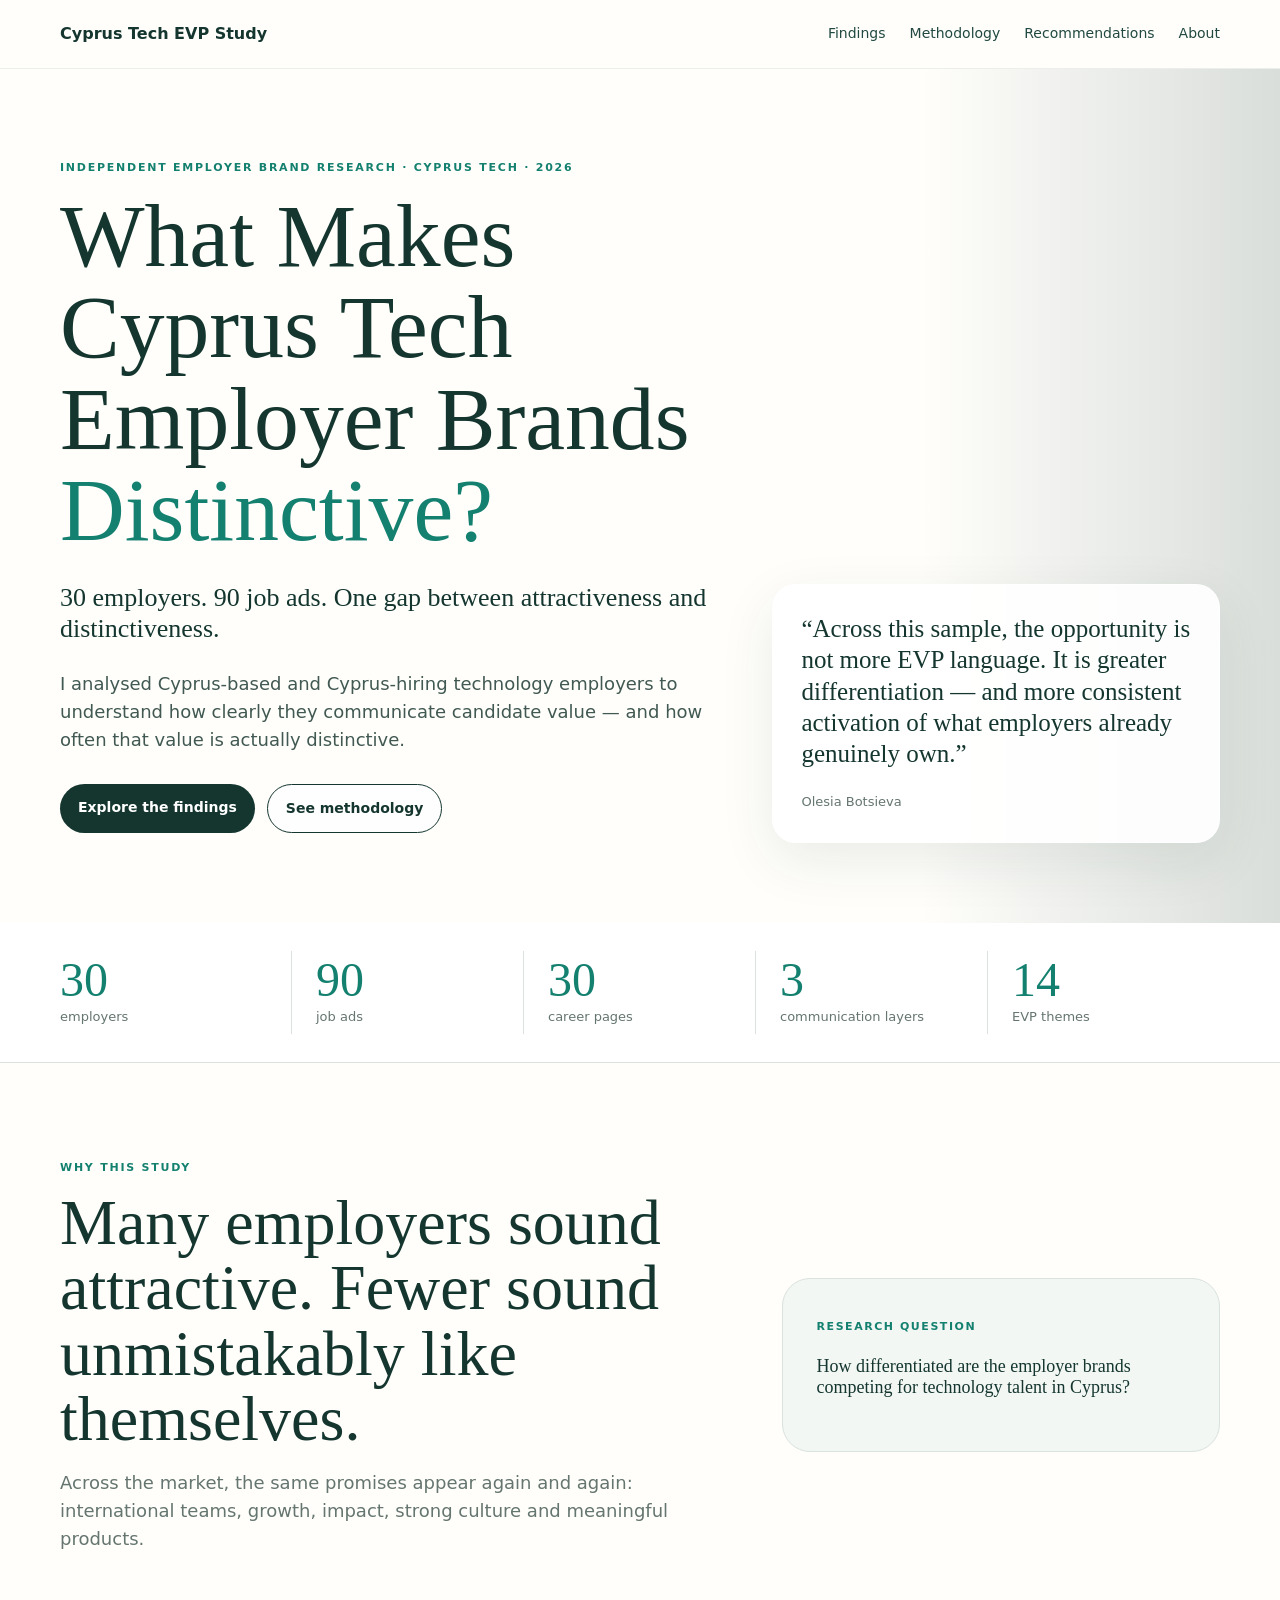
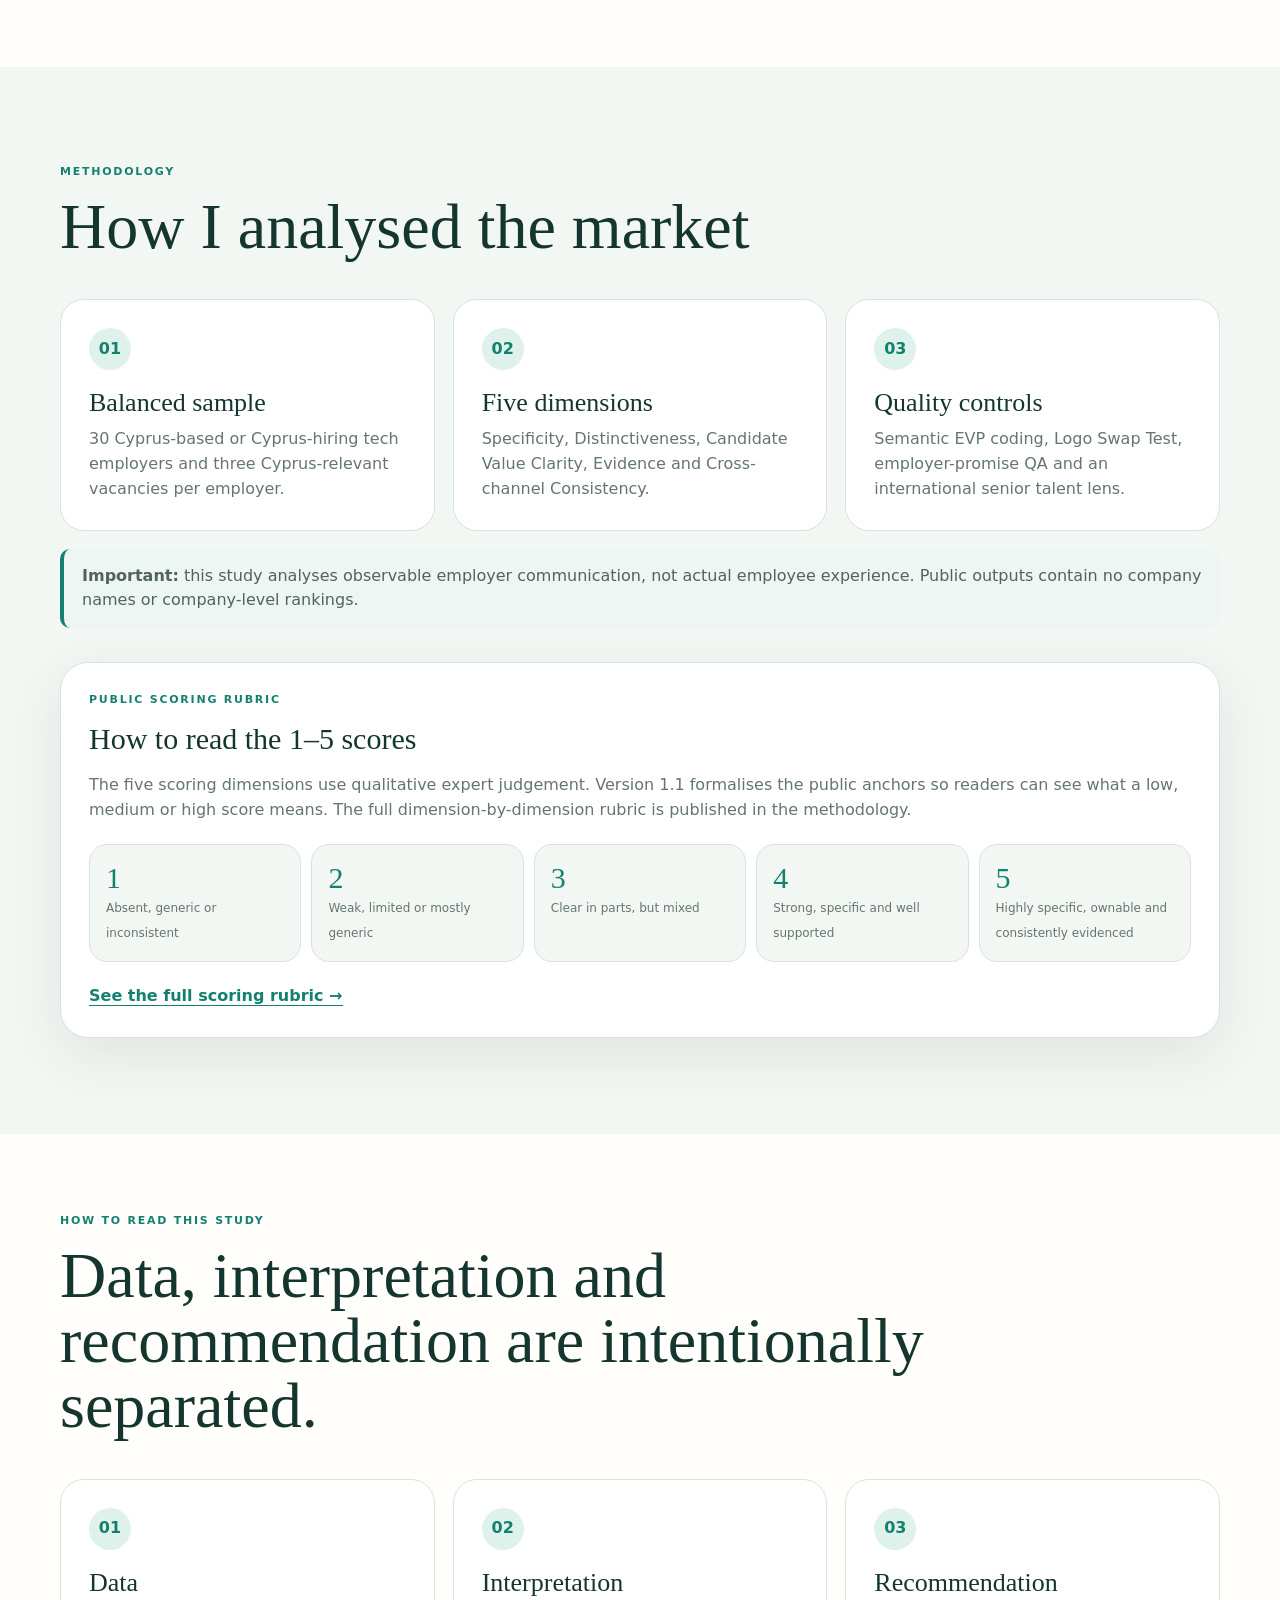
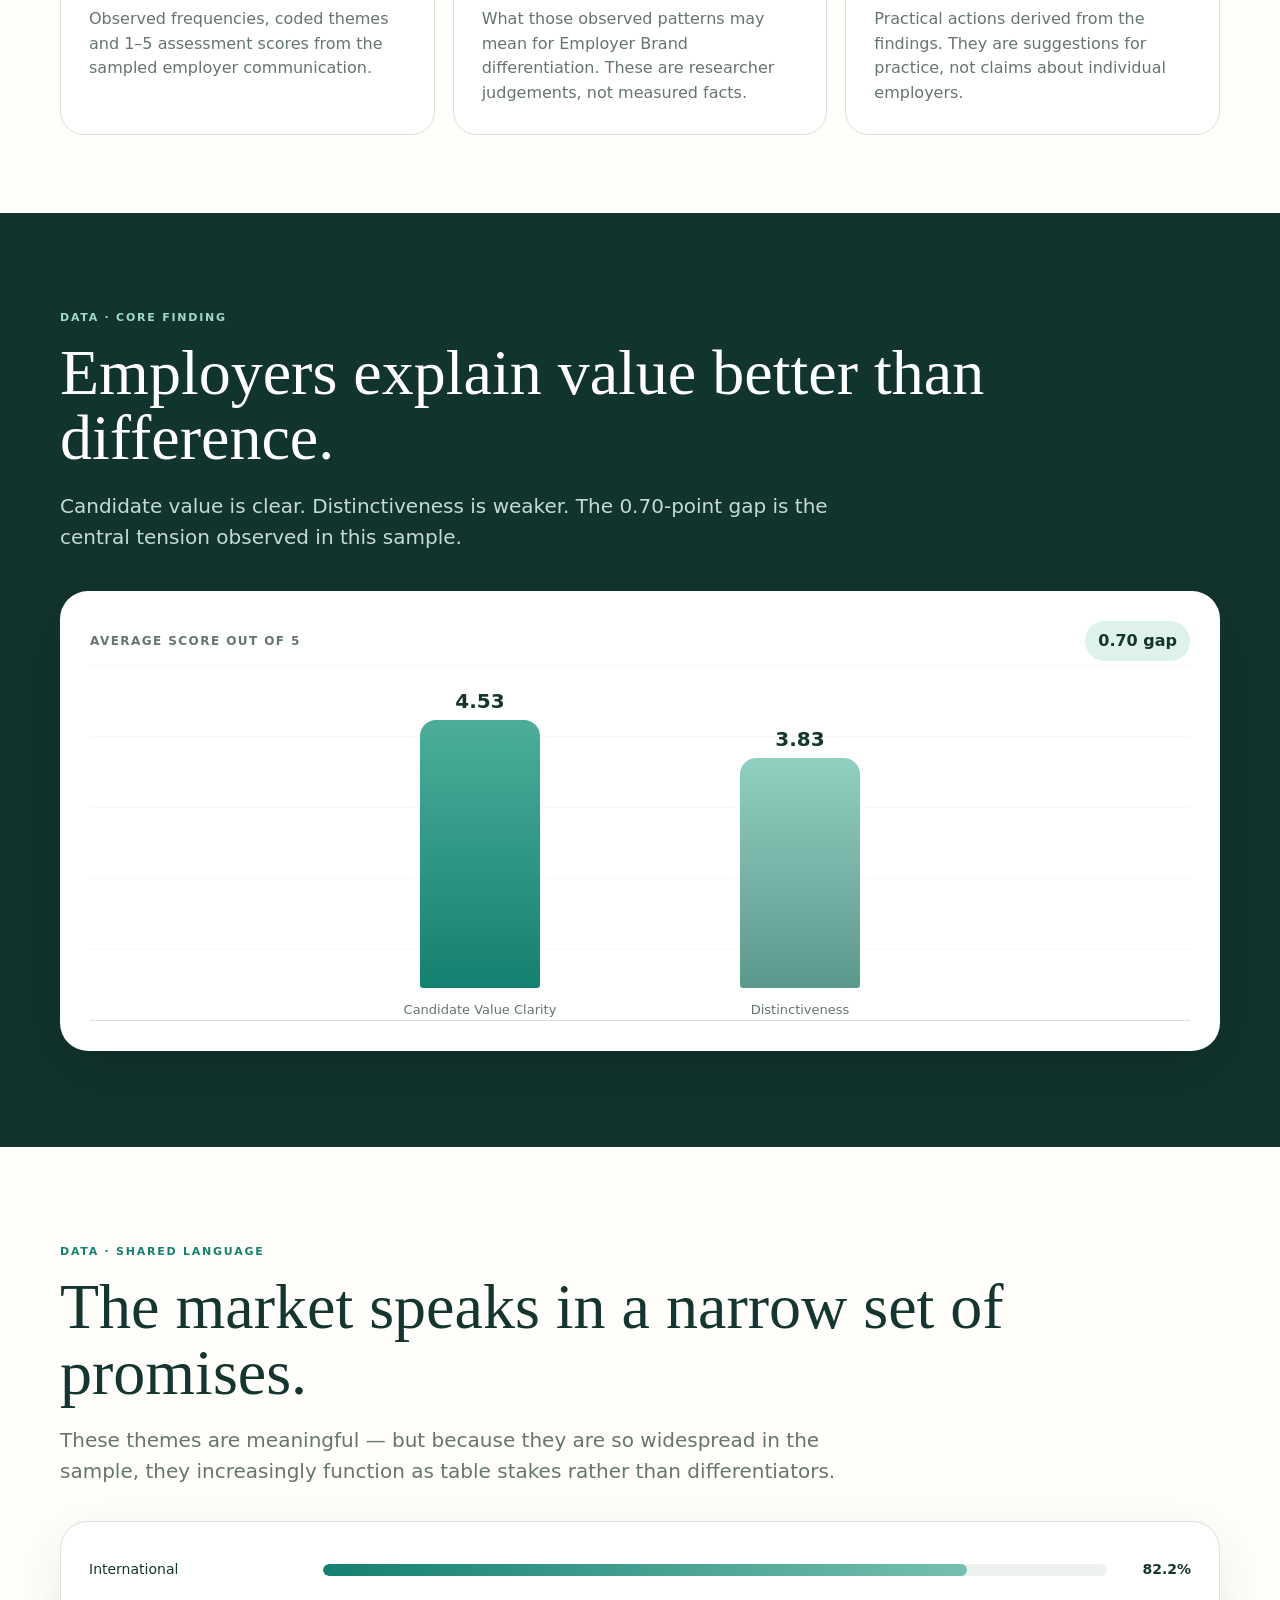
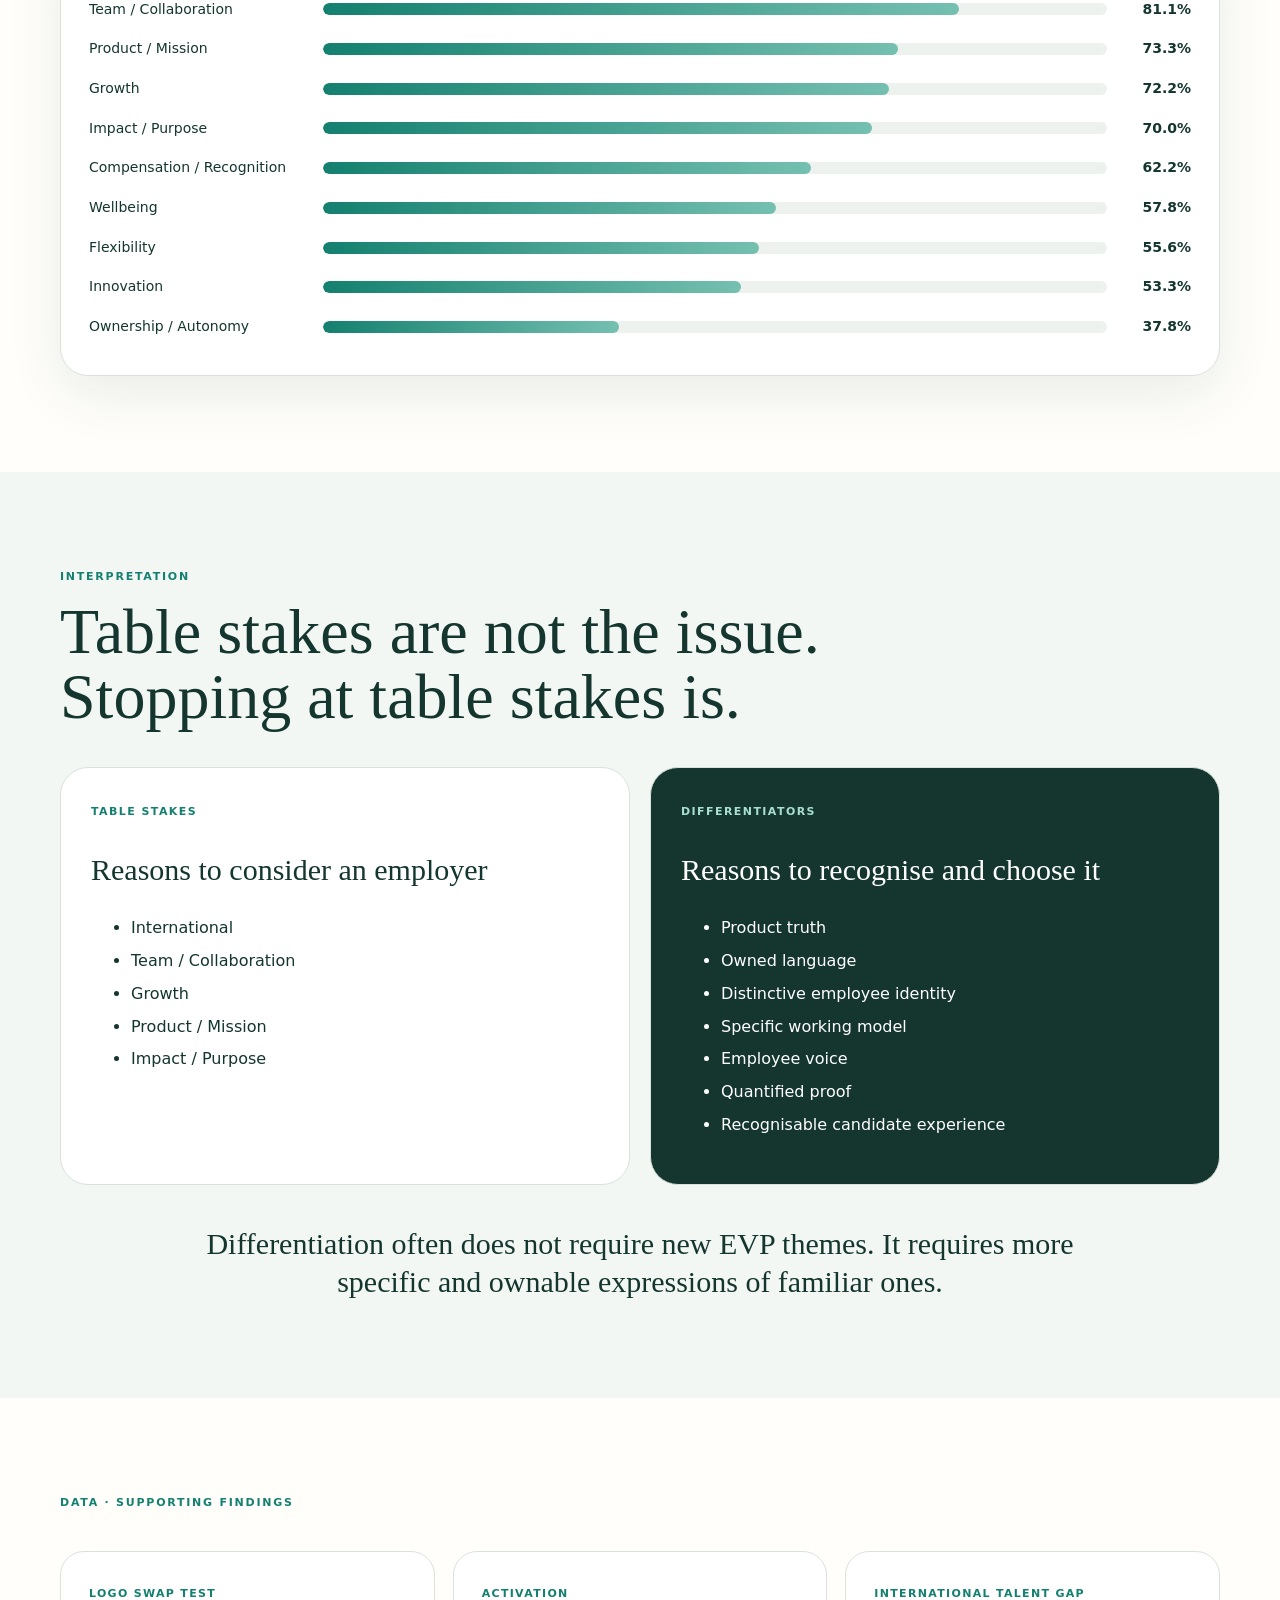
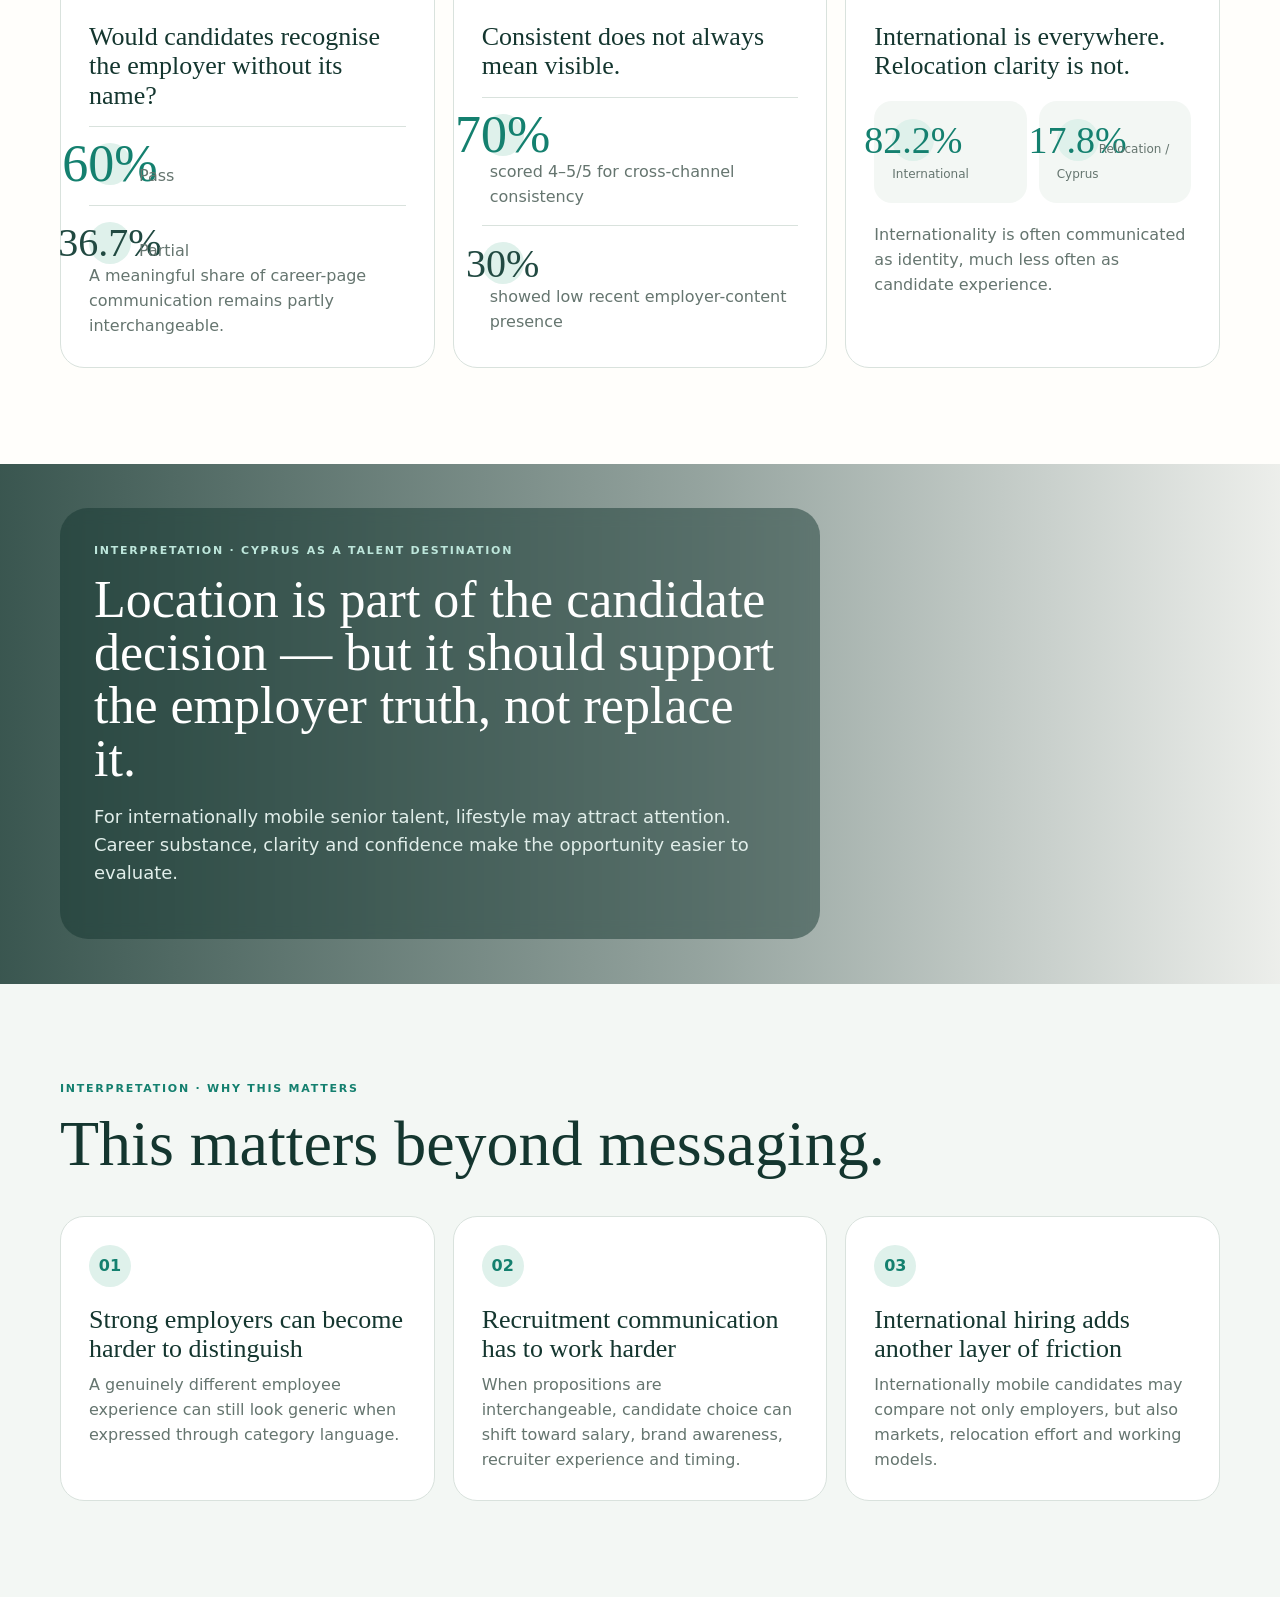
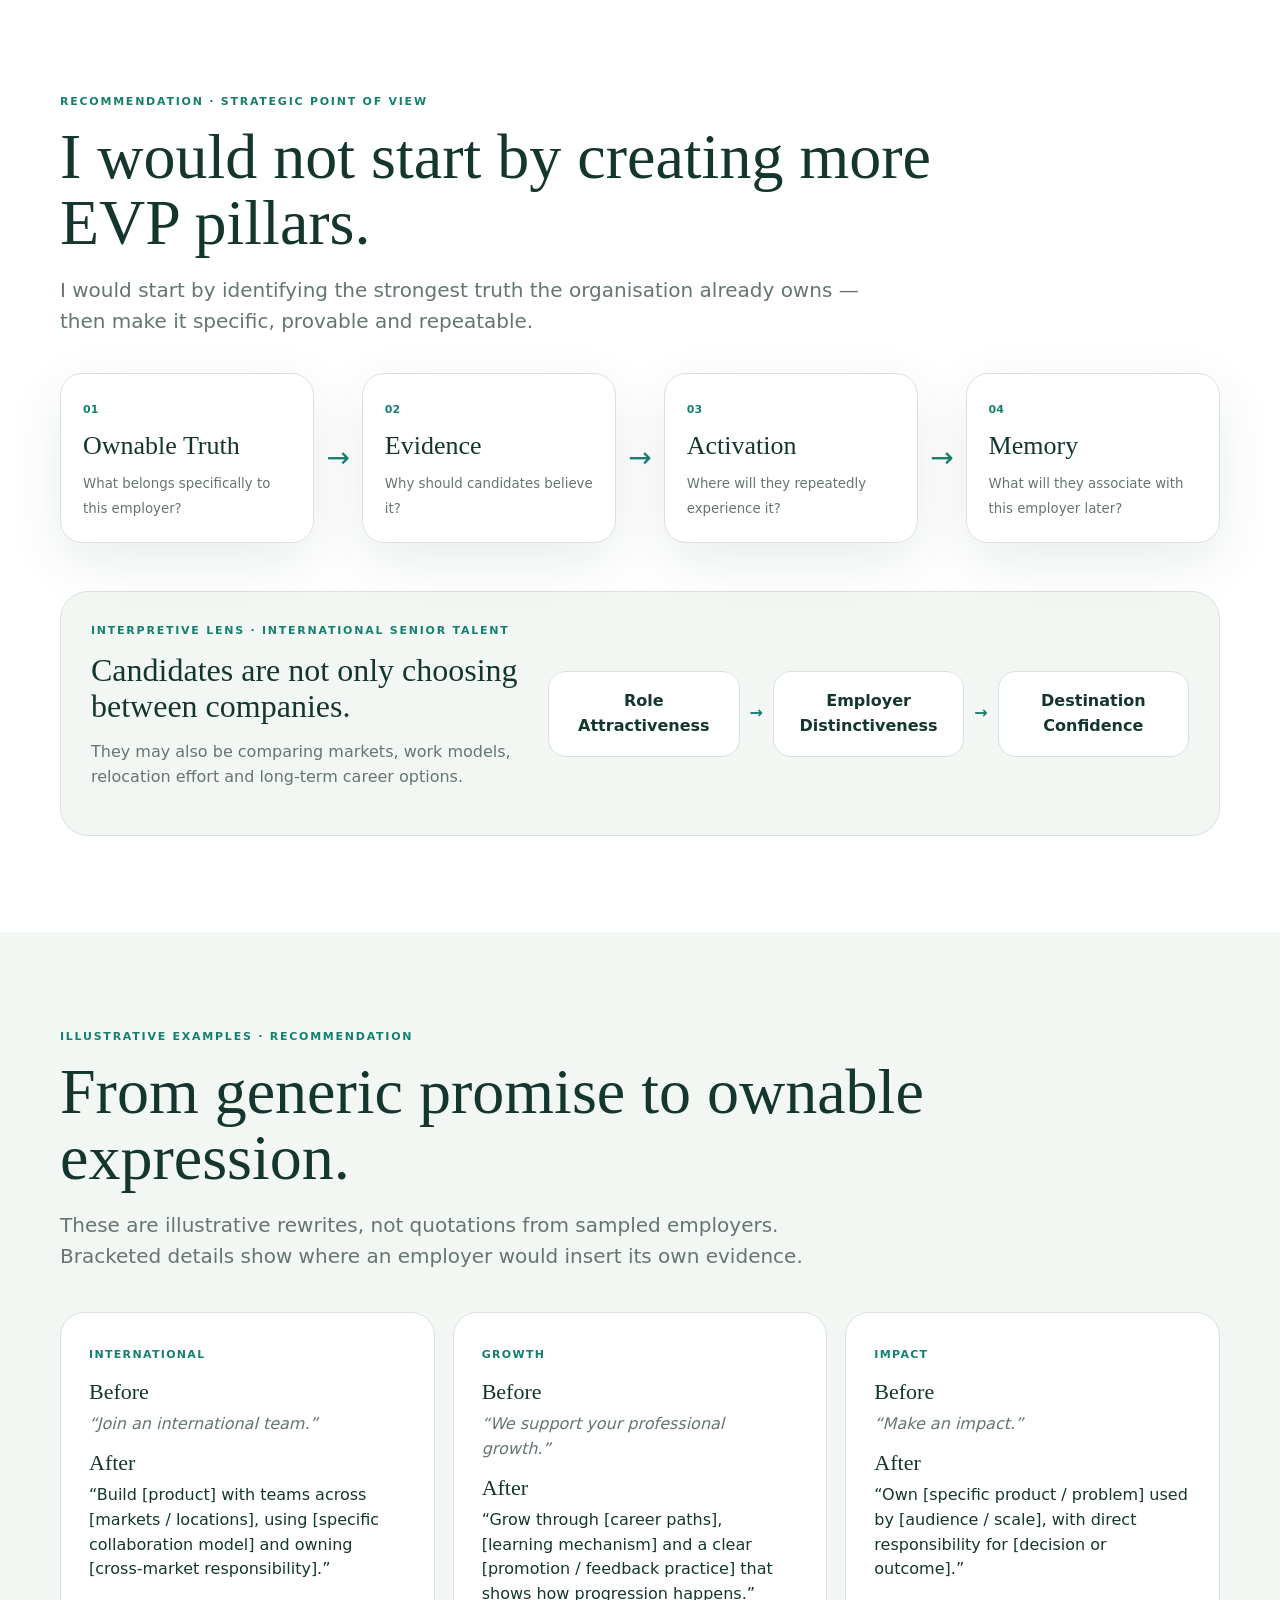
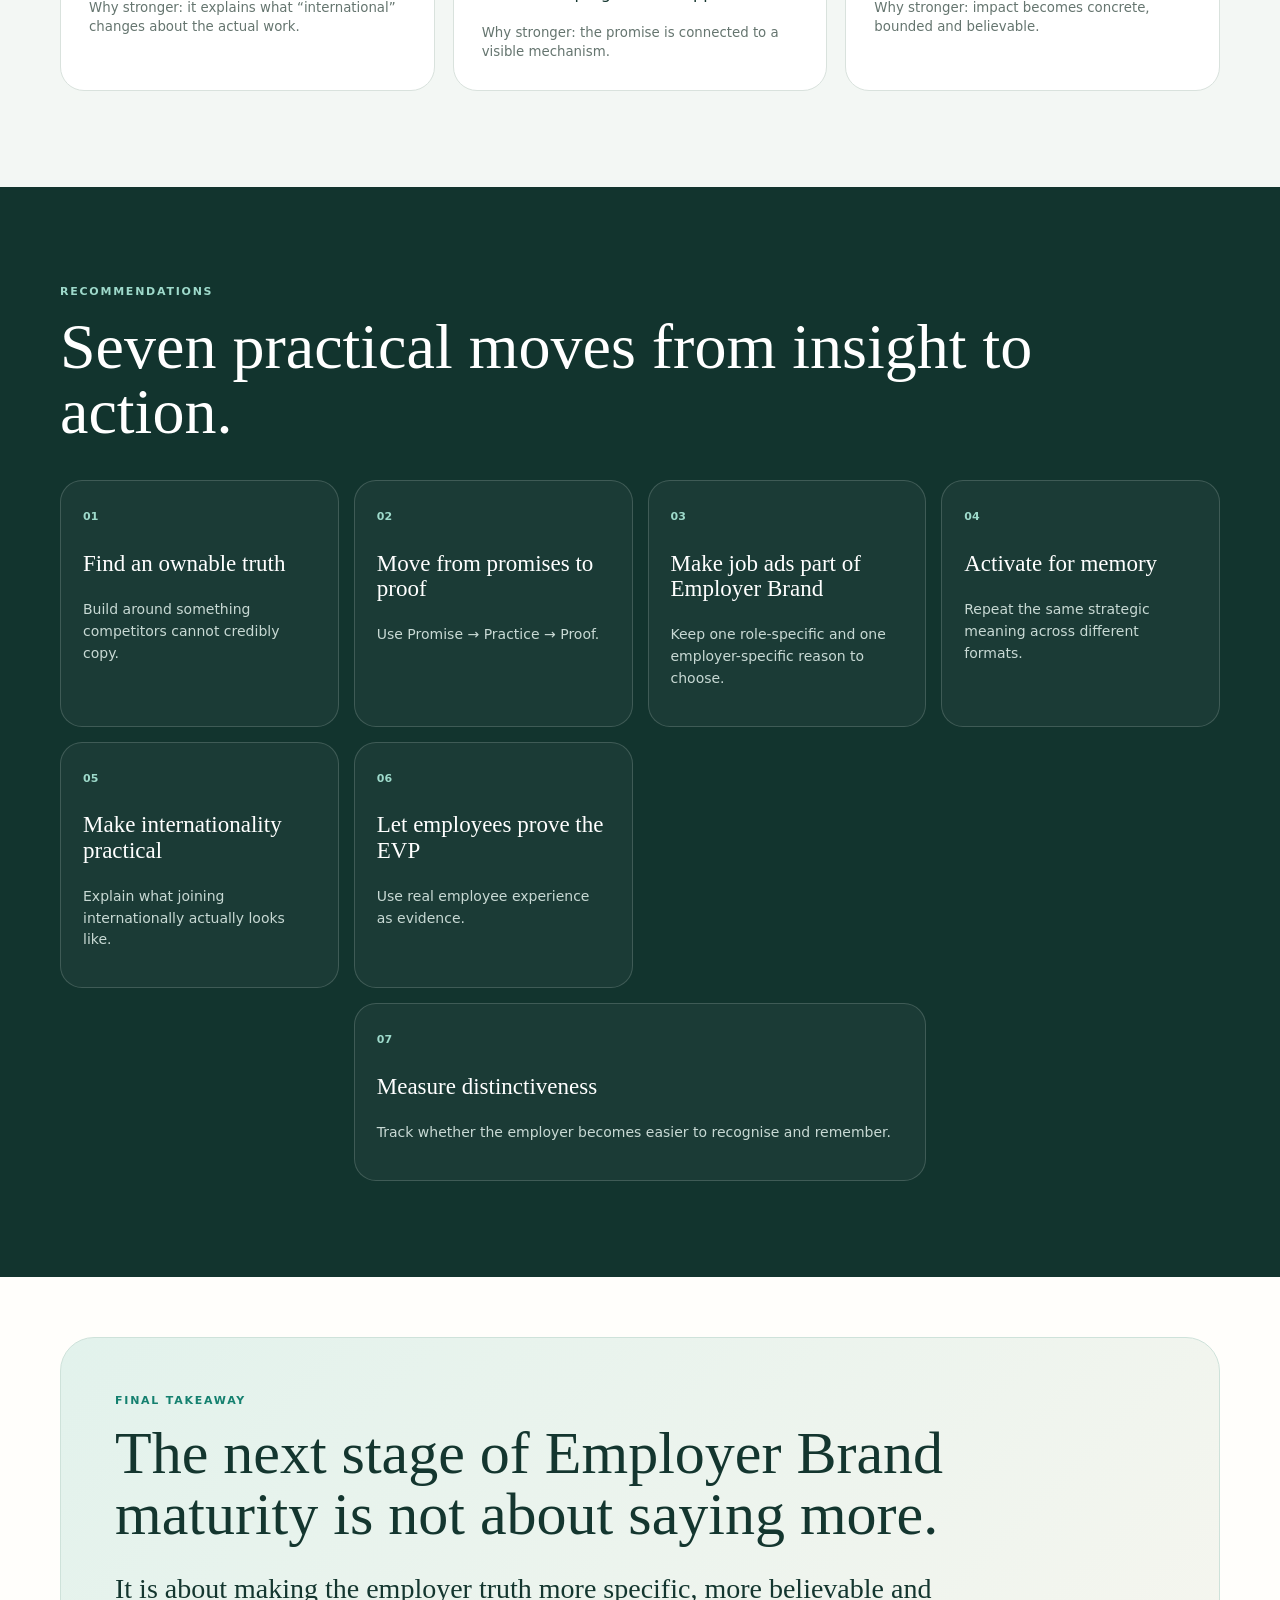
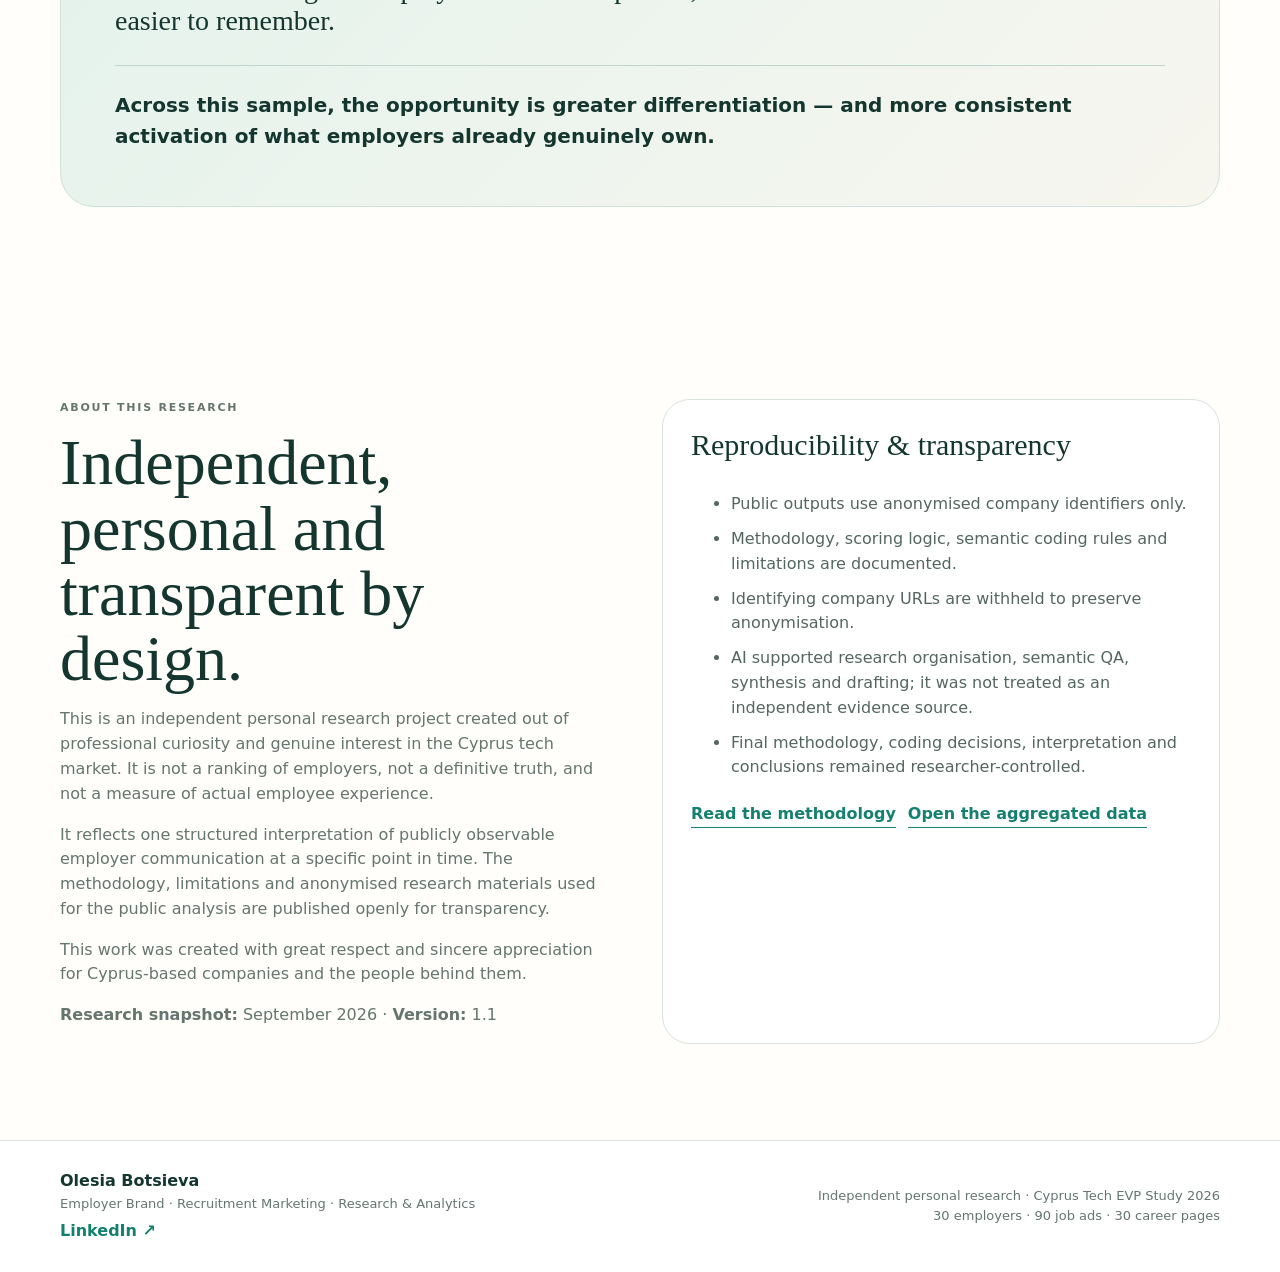
==== commit 33cf0bac: "Finalize practitioner research structure and transparency" ====
--- a/index.html
+++ b/index.html
@@ -12,6 +12,11 @@
     .hero-photo{background-image:url('https://images.unsplash.com/photo-1709589352652-bea9b5459774?auto=format&fit=crop&fm=jpg&q=88&w=3000')!important;background-position:center center!important;filter:saturate(.98) contrast(1.01)!important}
     .scenic-photo{background-image:url('https://images.unsplash.com/photo-1685473001269-2b1dfb7e85c4?auto=format&fit=crop&fm=jpg&q=88&w=3000')!important;background-position:center center!important;filter:saturate(.96) contrast(1.01)!important}
     .footerphoto{display:none!important}
+    .rubric-summary{margin-top:34px;padding:28px;border:1px solid var(--line);border-radius:28px;background:#fff;box-shadow:var(--shadow)}
+    .rubric-summary h3{font:30px/1.15 Georgia,serif;margin:6px 0 10px}.rubric-summary>p:not(.eyebrow){color:var(--muted)}
+    .rubric-scale{display:grid;grid-template-columns:repeat(5,1fr);gap:10px;margin:22px 0}.rubric-scale div{padding:16px;border-radius:18px;background:var(--soft);border:1px solid var(--line)}.rubric-scale b{font:30px Georgia,serif;color:var(--teal);display:block}.rubric-scale span{font-size:12px;color:var(--muted);line-height:1.35}.rubric-link{color:var(--teal);font-weight:750;text-decoration:none;border-bottom:1px solid}
+    .research-guide{padding-top:78px;padding-bottom:78px}.examplecards article h3{font:22px/1.1 Georgia,serif;margin:14px 0 8px}.examplecards article p{color:var(--ink)!important}.examplecards .example-before{color:var(--muted)!important;font-style:italic}.examplecards small{display:block;margin-top:16px;color:var(--muted);line-height:1.45}.example-tag{display:inline-block;font-size:11px;text-transform:uppercase;letter-spacing:.12em;font-weight:850;color:var(--teal)}
+    @media(max-width:980px){.rubric-scale{grid-template-columns:1fr 1fr 1fr}}@media(max-width:680px){.rubric-scale{grid-template-columns:1fr}}
   </style>
 </head>
 <body>
@@ -33,7 +38,7 @@
       <p class="intro">I analysed Cyprus-based and Cyprus-hiring technology employers to understand how clearly they communicate candidate value — and how often that value is actually distinctive.</p>
       <div class="hero-actions"><a class="btn primary" href="#findings">Explore the findings</a><a class="btn ghost" href="#methodology">See methodology</a></div>
     </div>
-    <aside class="hero-quote"><p>“Cyprus tech does not lack EVP. It lacks enough differentiation — and consistent activation of that differentiation.”</p><span>Olesia Botsieva</span></aside>
+    <aside class="hero-quote"><p>“Across this sample, the opportunity is not more EVP language. It is greater differentiation — and more consistent activation of what employers already genuinely own.”</p><span>Olesia Botsieva</span></aside>
   </div>
 </section>
 
@@ -59,12 +64,38 @@
       <article><b>03</b><h3>Quality controls</h3><p>Semantic EVP coding, Logo Swap Test, employer-promise QA and an international senior talent lens.</p></article>
     </div>
     <p class="note"><strong>Important:</strong> this study analyses observable employer communication, not actual employee experience. Public outputs contain no company names or company-level rankings.</p>
+
+    <div class="rubric-summary">
+      <p class="eyebrow">Public scoring rubric</p>
+      <h3>How to read the 1–5 scores</h3>
+      <p>The five scoring dimensions use qualitative expert judgement. Version 1.1 formalises the public anchors so readers can see what a low, medium or high score means. The full dimension-by-dimension rubric is published in the methodology.</p>
+      <div class="rubric-scale">
+        <div><b>1</b><span>Absent, generic or inconsistent</span></div>
+        <div><b>2</b><span>Weak, limited or mostly generic</span></div>
+        <div><b>3</b><span>Clear in parts, but mixed</span></div>
+        <div><b>4</b><span>Strong, specific and well supported</span></div>
+        <div><b>5</b><span>Highly specific, ownable and consistently evidenced</span></div>
+      </div>
+      <a class="rubric-link" href="methodology.md#public-scoring-rubric-1-5">See the full scoring rubric →</a>
+    </div>
+  </div>
+</section>
+
+<section class="section research-guide">
+  <div class="shell">
+    <p class="eyebrow">How to read this study</p>
+    <h2>Data, interpretation and recommendation are intentionally separated.</h2>
+    <div class="threecards">
+      <article><b>01</b><h3>Data</h3><p>Observed frequencies, coded themes and 1–5 assessment scores from the sampled employer communication.</p></article>
+      <article><b>02</b><h3>Interpretation</h3><p>What those observed patterns may mean for Employer Brand differentiation. These are researcher judgements, not measured facts.</p></article>
+      <article><b>03</b><h3>Recommendation</h3><p>Practical actions derived from the findings. They are suggestions for practice, not claims about individual employers.</p></article>
+    </div>
   </div>
 </section>
 
 <section id="findings" class="section dark">
   <div class="shell">
-    <p class="eyebrow">Core finding</p><h2>Employers explain value better than difference.</h2><p class="sectionlead">Candidate value is clear. Distinctiveness is weaker. The 0.70-point gap is the central tension in the market.</p>
+    <p class="eyebrow">Data · Core finding</p><h2>Employers explain value better than difference.</h2><p class="sectionlead">Candidate value is clear. Distinctiveness is weaker. The 0.70-point gap is the central tension observed in this sample.</p>
     <div class="scorecard">
       <div class="score-title"><span>Average score out of 5</span><strong>0.70 gap</strong></div>
       <div class="scorebars"><div><i style="--v:90.6%"><b>4.53</b></i><span>Candidate Value Clarity</span></div><div><i class="lighter" style="--v:76.6%"><b>3.83</b></i><span>Distinctiveness</span></div></div>
@@ -74,7 +105,7 @@
 
 <section class="section">
   <div class="shell">
-    <p class="eyebrow">Shared language</p><h2>The market speaks in a narrow set of promises.</h2><p class="sectionlead muted">These themes are meaningful — but because they are so widespread, they increasingly function as table stakes rather than differentiators.</p>
+    <p class="eyebrow">Data · Shared language</p><h2>The market speaks in a narrow set of promises.</h2><p class="sectionlead muted">These themes are meaningful — but because they are so widespread in the sample, they increasingly function as table stakes rather than differentiators.</p>
     <div class="hbars" aria-label="Most common candidate-facing EVP themes in 90 job ads">
       <div><span>International</span><i><b style="width:82.2%"></b></i><strong>82.2%</strong></div>
       <div><span>Team / Collaboration</span><i><b style="width:81.1%"></b></i><strong>81.1%</strong></div>
@@ -92,52 +123,79 @@
 
 <section class="section soft">
   <div class="shell">
-    <p class="eyebrow">Interpretation</p><h2>Table stakes are not the problem. Stopping at table stakes is.</h2>
+    <p class="eyebrow">Interpretation</p><h2>Table stakes are not the issue. Stopping at table stakes is.</h2>
     <div class="compare"><article><span>Table stakes</span><h3>Reasons to consider an employer</h3><ul><li>International</li><li>Team / Collaboration</li><li>Growth</li><li>Product / Mission</li><li>Impact / Purpose</li></ul></article><article class="accent"><span>Differentiators</span><h3>Reasons to recognise and choose it</h3><ul><li>Product truth</li><li>Owned language</li><li>Distinctive employee identity</li><li>Specific working model</li><li>Employee voice</li><li>Quantified proof</li><li>Recognisable candidate experience</li></ul></article></div>
     <blockquote class="pull">Differentiation often does not require new EVP themes. It requires more specific and ownable expressions of familiar ones.</blockquote>
   </div>
 </section>
 
 <section class="section">
-  <div class="shell threecards insights">
-    <article><span>Logo Swap Test</span><h3>Would candidates recognise the employer without its name?</h3><div class="mini"><b>60%</b><p>Pass</p></div><div class="mini secondary"><b>36.7%</b><p>Partial</p></div><p>A meaningful share of career-page communication remains partly interchangeable.</p></article>
-    <article><span>Activation</span><h3>Consistent does not always mean visible.</h3><div class="mini"><b>70%</b><p>scored 4–5/5 for cross-channel consistency</p></div><div class="mini secondary"><b>30%</b><p>showed low recent employer-content presence</p></div></article>
-    <article><span>International talent gap</span><h3>International is everywhere. Relocation clarity is not.</h3><div class="twostat"><div><b>82.2%</b><span>International</span></div><div><b>17.8%</b><span>Relocation / Cyprus</span></div></div><p>Internationality is often communicated as identity, much less often as candidate experience.</p></article>
+  <div class="shell">
+    <p class="eyebrow">Data · Supporting findings</p>
+    <div class="threecards insights">
+      <article><span>Logo Swap Test</span><h3>Would candidates recognise the employer without its name?</h3><div class="mini"><b>60%</b><p>Pass</p></div><div class="mini secondary"><b>36.7%</b><p>Partial</p></div><p>A meaningful share of career-page communication remains partly interchangeable.</p></article>
+      <article><span>Activation</span><h3>Consistent does not always mean visible.</h3><div class="mini"><b>70%</b><p>scored 4–5/5 for cross-channel consistency</p></div><div class="mini secondary"><b>30%</b><p>showed low recent employer-content presence</p></div></article>
+      <article><span>International talent gap</span><h3>International is everywhere. Relocation clarity is not.</h3><div class="twostat"><div><b>82.2%</b><span>International</span></div><div><b>17.8%</b><span>Relocation / Cyprus</span></div></div><p>Internationality is often communicated as identity, much less often as candidate experience.</p></article>
+    </div>
   </div>
 </section>
 
 <section class="scenic">
   <div class="scenic-photo" aria-hidden="true"></div>
-  <div class="shell scenic-inner"><div><p class="eyebrow">Cyprus as a talent destination</p><h2>Location is part of the candidate decision — but it should support the employer truth, not replace it.</h2><p>For internationally mobile senior talent, lifestyle may attract attention. Career substance, clarity and confidence make the opportunity easier to evaluate.</p></div></div>
+  <div class="shell scenic-inner"><div><p class="eyebrow">Interpretation · Cyprus as a talent destination</p><h2>Location is part of the candidate decision — but it should support the employer truth, not replace it.</h2><p>For internationally mobile senior talent, lifestyle may attract attention. Career substance, clarity and confidence make the opportunity easier to evaluate.</p></div></div>
 </section>
 
 <section class="section soft">
   <div class="shell">
-    <p class="eyebrow">Why this matters</p><h2>This is not only a messaging problem.</h2>
-    <div class="threecards"><article><b>01</b><h3>Strong employers can become harder to distinguish</h3><p>A genuinely different employee experience can still look generic when expressed through category language.</p></article><article><b>02</b><h3>Recruitment communication has to work harder</h3><p>When propositions are interchangeable, candidate choice shifts toward salary, brand awareness, recruiter experience and timing.</p></article><article><b>03</b><h3>International hiring adds another layer of friction</h3><p>Internationally mobile candidates compare not only employers, but also markets, relocation effort and working models.</p></article></div>
+    <p class="eyebrow">Interpretation · Why this matters</p><h2>This matters beyond messaging.</h2>
+    <div class="threecards"><article><b>01</b><h3>Strong employers can become harder to distinguish</h3><p>A genuinely different employee experience can still look generic when expressed through category language.</p></article><article><b>02</b><h3>Recruitment communication has to work harder</h3><p>When propositions are interchangeable, candidate choice can shift toward salary, brand awareness, recruiter experience and timing.</p></article><article><b>03</b><h3>International hiring adds another layer of friction</h3><p>Internationally mobile candidates may compare not only employers, but also markets, relocation effort and working models.</p></article></div>
   </div>
 </section>
 
 <section class="section strategy">
   <div class="shell">
-    <p class="eyebrow">My strategic point of view</p><h2>I would not start by creating more EVP pillars.</h2><p class="sectionlead muted">I would start by identifying the strongest truth the organisation already owns — then make it specific, provable and repeatable.</p>
+    <p class="eyebrow">Recommendation · Strategic point of view</p><h2>I would not start by creating more EVP pillars.</h2><p class="sectionlead muted">I would start by identifying the strongest truth the organisation already owns — then make it specific, provable and repeatable.</p>
     <div class="flow"><div><span>01</span><b>Ownable Truth</b><small>What belongs specifically to this employer?</small></div><i>→</i><div><span>02</span><b>Evidence</b><small>Why should candidates believe it?</small></div><i>→</i><div><span>03</span><b>Activation</b><small>Where will they repeatedly experience it?</small></div><i>→</i><div><span>04</span><b>Memory</b><small>What will they associate with this employer later?</small></div></div>
-    <div class="lens"><div><p class="eyebrow">International senior talent lens</p><h3>Candidates are not only choosing between companies.</h3><p>They may also be comparing markets, work models, relocation effort and long-term career options.</p></div><div class="lensflow"><span>Role Attractiveness</span><b>→</b><span>Employer Distinctiveness</span><b>→</b><span>Destination Confidence</span></div></div>
+    <div class="lens"><div><p class="eyebrow">Interpretive lens · International senior talent</p><h3>Candidates are not only choosing between companies.</h3><p>They may also be comparing markets, work models, relocation effort and long-term career options.</p></div><div class="lensflow"><span>Role Attractiveness</span><b>→</b><span>Employer Distinctiveness</span><b>→</b><span>Destination Confidence</span></div></div>
+  </div>
+</section>
+
+<section class="section soft">
+  <div class="shell">
+    <p class="eyebrow">Illustrative examples · Recommendation</p>
+    <h2>From generic promise to ownable expression.</h2>
+    <p class="sectionlead muted">These are illustrative rewrites, not quotations from sampled employers. Bracketed details show where an employer would insert its own evidence.</p>
+    <div class="threecards examplecards">
+      <article>
+        <span class="example-tag">International</span>
+        <h3>Before</h3><p class="example-before">“Join an international team.”</p>
+        <h3>After</h3><p>“Build [product] with teams across [markets / locations], using [specific collaboration model] and owning [cross-market responsibility].”</p>
+        <small>Why stronger: it explains what “international” changes about the actual work.</small>
+      </article>
+      <article>
+        <span class="example-tag">Growth</span>
+        <h3>Before</h3><p class="example-before">“We support your professional growth.”</p>
+        <h3>After</h3><p>“Grow through [career paths], [learning mechanism] and a clear [promotion / feedback practice] that shows how progression happens.”</p>
+        <small>Why stronger: the promise is connected to a visible mechanism.</small>
+      </article>
+      <article>
+        <span class="example-tag">Impact</span>
+        <h3>Before</h3><p class="example-before">“Make an impact.”</p>
+        <h3>After</h3><p>“Own [specific product / problem] used by [audience / scale], with direct responsibility for [decision or outcome].”</p>
+        <small>Why stronger: impact becomes concrete, bounded and believable.</small>
+      </article>
+    </div>
   </div>
 </section>
 
 <section id="recommendations" class="section dark">
-  <div class="shell"><p class="eyebrow">What Cyprus employers can do</p><h2>Seven practical moves from insight to action.</h2><div class="recs"><article><b>01</b><h3>Find an ownable truth</h3><p>Build around something competitors cannot credibly copy.</p></article><article><b>02</b><h3>Move from promises to proof</h3><p>Use Promise → Practice → Proof.</p></article><article><b>03</b><h3>Make job ads part of Employer Brand</h3><p>Keep one role-specific and one employer-specific reason to choose.</p></article><article><b>04</b><h3>Activate for memory</h3><p>Repeat the same strategic meaning across different formats.</p></article><article><b>05</b><h3>Make internationality practical</h3><p>Explain what joining internationally actually looks like.</p></article><article><b>06</b><h3>Let employees prove the EVP</h3><p>Use real employee experience as evidence.</p></article><article><b>07</b><h3>Measure distinctiveness</h3><p>Track whether the employer becomes easier to recognise and remember.</p></article></div></div>
-</section>
-
-<section class="section soft">
-  <div class="shell"><p class="eyebrow">90-day action plan</p><h2>How I would turn the findings into an Employer Brand programme.</h2><div class="timeline"><article><span>Weeks 1–2</span><h3>Diagnose</h3><p>Audit EVP, career pages, vacancies and current activation.</p></article><article><span>Weeks 3–4</span><h3>Define the Ownable Truth</h3><p>Test what genuinely differentiates the employee experience.</p></article><article><span>Weeks 5–6</span><h3>Build the Evidence System</h3><p>Create Promise → Practice → Proof for priority claims.</p></article><article><span>Weeks 7–10</span><h3>Activate Across the Journey</h3><p>Translate the proposition into candidate-facing touchpoints.</p></article><article><span>Weeks 11–12</span><h3>Measure Brand Impact</h3><p>Add recognition, association and consistency signals to attraction metrics.</p></article></div></div>
-</section>
-
-<section class="section final"><div class="shell finalbox"><p class="eyebrow">Final takeaway</p><h2>The next stage of Employer Brand maturity in Cyprus is not about saying more.</h2><p>It is about making the employer truth more specific, more believable and easier to remember.</p><strong>Cyprus tech does not lack EVP. It lacks enough differentiation — and consistent activation of that differentiation.</strong></div></section>
+  <div class="shell"><p class="eyebrow">Recommendations</p><h2>Seven practical moves from insight to action.</h2><div class="recs"><article><b>01</b><h3>Find an ownable truth</h3><p>Build around something competitors cannot credibly copy.</p></article><article><b>02</b><h3>Move from promises to proof</h3><p>Use Promise → Practice → Proof.</p></article><article><b>03</b><h3>Make job ads part of Employer Brand</h3><p>Keep one role-specific and one employer-specific reason to choose.</p></article><article><b>04</b><h3>Activate for memory</h3><p>Repeat the same strategic meaning across different formats.</p></article><article><b>05</b><h3>Make internationality practical</h3><p>Explain what joining internationally actually looks like.</p></article><article><b>06</b><h3>Let employees prove the EVP</h3><p>Use real employee experience as evidence.</p></article><article><b>07</b><h3>Measure distinctiveness</h3><p>Track whether the employer becomes easier to recognise and remember.</p></article></div></div>
+</section>
+
+<section class="section final"><div class="shell finalbox"><p class="eyebrow">Final takeaway</p><h2>The next stage of Employer Brand maturity is not about saying more.</h2><p>It is about making the employer truth more specific, more believable and easier to remember.</p><strong>Across this sample, the opportunity is greater differentiation — and more consistent activation of what employers already genuinely own.</strong></div></section>
 
 <section id="about" class="section">
-  <div class="shell about"><div><p class="eyebrow">About this research</p><h2>Independent, personal and transparent by design.</h2><p>This is an independent personal research project created out of professional curiosity and genuine interest in the Cyprus tech market. It is not a ranking of employers, not a definitive truth, and not a measure of actual employee experience.</p><p>It reflects one structured interpretation of publicly observable employer communication at a specific point in time. The methodology, limitations and anonymised research materials used for the public analysis are published openly for transparency.</p><p>This work was created with great respect and sincere appreciation for Cyprus-based companies and the people behind them.</p><p><strong>Research snapshot:</strong> September 2026 · <strong>Version:</strong> 1.0</p></div><aside><h3>Reproducibility & transparency</h3><ul><li>Public outputs use anonymised company identifiers only.</li><li>Methodology, scoring logic, semantic coding rules and limitations are documented.</li><li>Identifying company URLs are withheld to preserve anonymisation.</li><li>AI supported research organisation, semantic QA, synthesis and drafting; it was not treated as an independent evidence source.</li><li>Final methodology, coding decisions, interpretation and conclusions remained researcher-controlled.</li></ul><div class="openlinks"><a href="methodology.md">Read the methodology</a><a href="data/job-theme-frequency.csv">Open the aggregated data</a></div></aside></div>
+  <div class="shell about"><div><p class="eyebrow">About this research</p><h2>Independent, personal and transparent by design.</h2><p>This is an independent personal research project created out of professional curiosity and genuine interest in the Cyprus tech market. It is not a ranking of employers, not a definitive truth, and not a measure of actual employee experience.</p><p>It reflects one structured interpretation of publicly observable employer communication at a specific point in time. The methodology, limitations and anonymised research materials used for the public analysis are published openly for transparency.</p><p>This work was created with great respect and sincere appreciation for Cyprus-based companies and the people behind them.</p><p><strong>Research snapshot:</strong> September 2026 · <strong>Version:</strong> 1.1</p></div><aside><h3>Reproducibility & transparency</h3><ul><li>Public outputs use anonymised company identifiers only.</li><li>Methodology, scoring logic, semantic coding rules and limitations are documented.</li><li>Identifying company URLs are withheld to preserve anonymisation.</li><li>AI supported research organisation, semantic QA, synthesis and drafting; it was not treated as an independent evidence source.</li><li>Final methodology, coding decisions, interpretation and conclusions remained researcher-controlled.</li></ul><div class="openlinks"><a href="methodology.md">Read the methodology</a><a href="data/job-theme-frequency.csv">Open the aggregated data</a></div></aside></div>
 </section>
 </main>
 <footer><div class="footerphoto" aria-hidden="true"></div><div class="shell footerinner"><div><strong>Olesia Botsieva</strong><span>Employer Brand · Recruitment Marketing · Research & Analytics</span><a href="https://www.linkedin.com/in/olesruss/" target="_blank" rel="noopener noreferrer">LinkedIn ↗</a></div><p>Independent personal research · Cyprus Tech EVP Study 2026<br/>30 employers · 90 job ads · 30 career pages</p></div></footer>
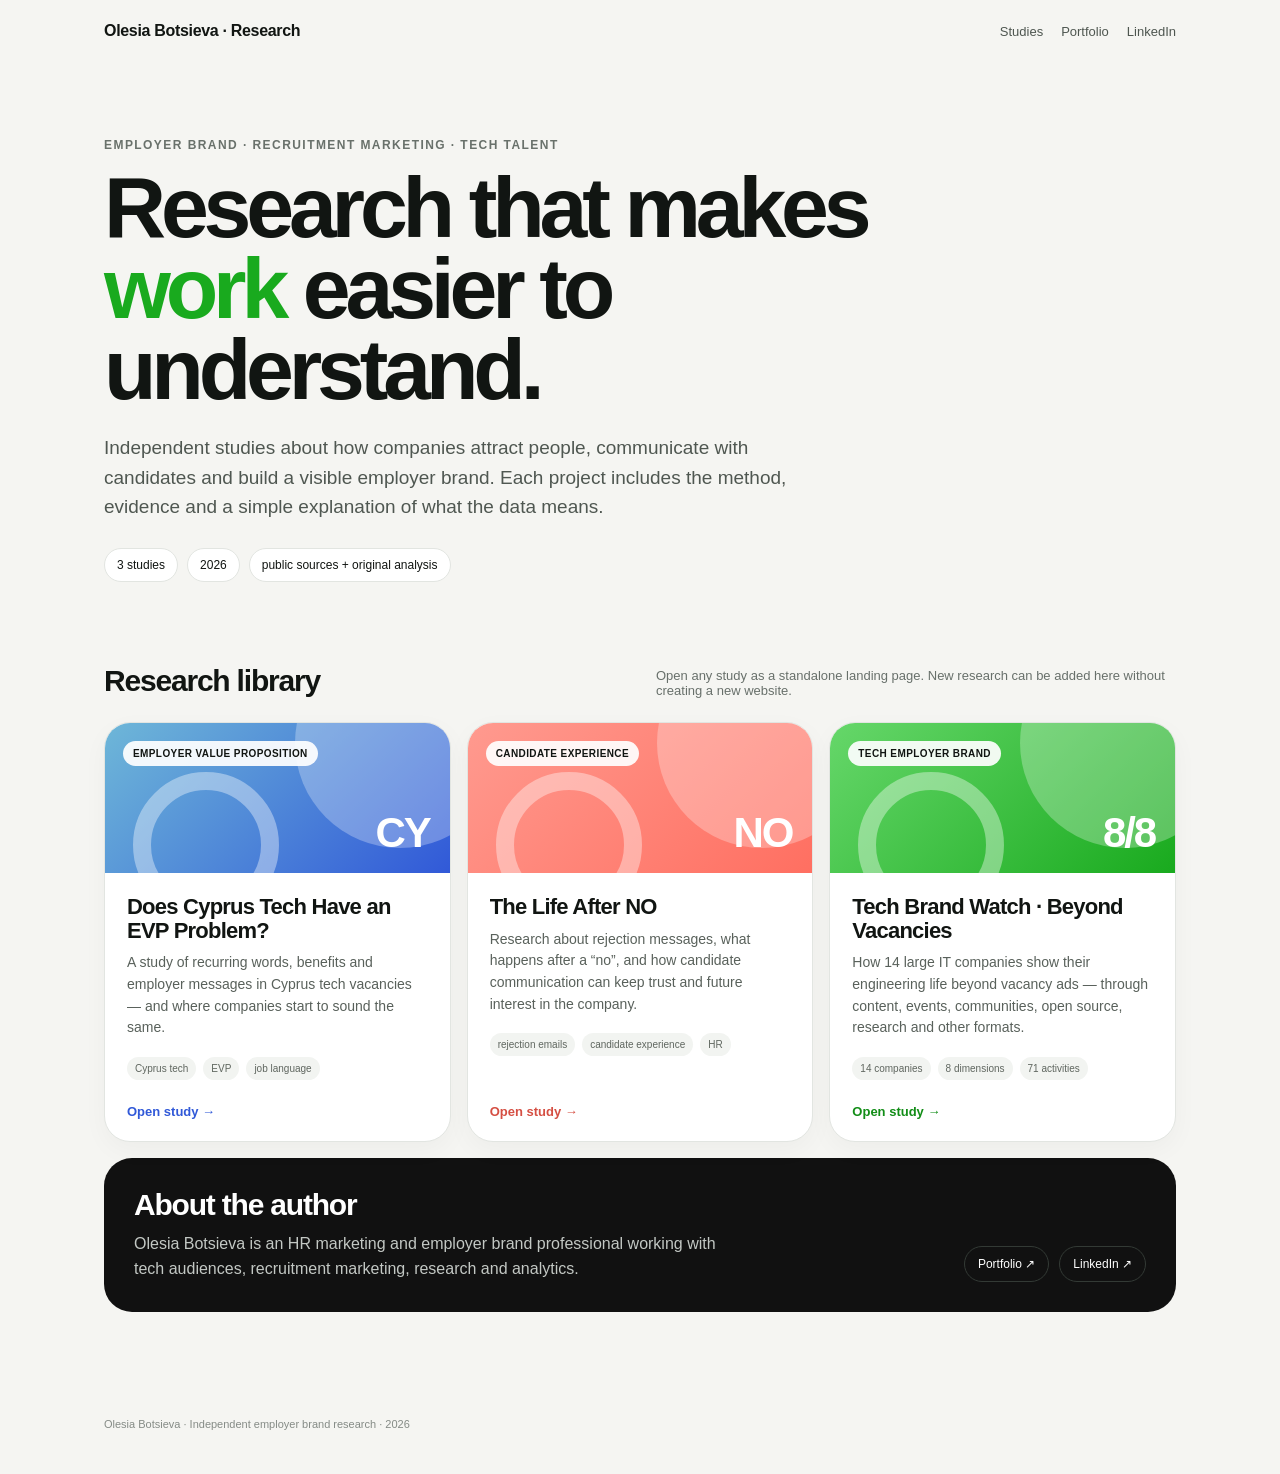
==== commit 1cdc5936: "Turn GitHub Pages site into unified research hub" ====
--- a/index.html
+++ b/index.html
@@ -1,203 +1,116 @@
 <!doctype html>
 <html lang="en">
 <head>
-  <meta charset="utf-8" />
-  <meta name="viewport" content="width=device-width,initial-scale=1" />
-  <meta name="description" content="Independent Employer Brand research on Cyprus tech: 30 employers, 90 job ads, and the gap between candidate value and distinctiveness." />
-  <meta property="og:title" content="What Makes Cyprus Tech Employer Brands Distinctive?" />
-  <meta property="og:description" content="30 employers. 90 job ads. One gap between attractiveness and distinctiveness." />
-  <title>What Makes Cyprus Tech Employer Brands Distinctive?</title>
-  <link rel="stylesheet" href="styles.css" />
-  <style>
-    .hero-photo{background-image:url('https://images.unsplash.com/photo-1709589352652-bea9b5459774?auto=format&fit=crop&fm=jpg&q=88&w=3000')!important;background-position:center center!important;filter:saturate(.98) contrast(1.01)!important}
-    .scenic-photo{background-image:url('https://images.unsplash.com/photo-1685473001269-2b1dfb7e85c4?auto=format&fit=crop&fm=jpg&q=88&w=3000')!important;background-position:center center!important;filter:saturate(.96) contrast(1.01)!important}
-    .footerphoto{display:none!important}
-    .rubric-summary{margin-top:34px;padding:28px;border:1px solid var(--line);border-radius:28px;background:#fff;box-shadow:var(--shadow)}
-    .rubric-summary h3{font:30px/1.15 Georgia,serif;margin:6px 0 10px}.rubric-summary>p:not(.eyebrow){color:var(--muted)}
-    .rubric-scale{display:grid;grid-template-columns:repeat(5,1fr);gap:10px;margin:22px 0}.rubric-scale div{padding:16px;border-radius:18px;background:var(--soft);border:1px solid var(--line)}.rubric-scale b{font:30px Georgia,serif;color:var(--teal);display:block}.rubric-scale span{font-size:12px;color:var(--muted);line-height:1.35}.rubric-link{color:var(--teal);font-weight:750;text-decoration:none;border-bottom:1px solid}
-    .research-guide{padding-top:78px;padding-bottom:78px}.examplecards article h3{font:22px/1.1 Georgia,serif;margin:14px 0 8px}.examplecards article p{color:var(--ink)!important}.examplecards .example-before{color:var(--muted)!important;font-style:italic}.examplecards small{display:block;margin-top:16px;color:var(--muted);line-height:1.45}.example-tag{display:inline-block;font-size:11px;text-transform:uppercase;letter-spacing:.12em;font-weight:850;color:var(--teal)}
-    @media(max-width:980px){.rubric-scale{grid-template-columns:1fr 1fr 1fr}}@media(max-width:680px){.rubric-scale{grid-template-columns:1fr}}
-  </style>
+<meta charset="utf-8">
+<meta name="viewport" content="width=device-width,initial-scale=1,viewport-fit=cover">
+<title>Olesia Botsieva — Employer Brand Research</title>
+<meta name="description" content="Independent research by Olesia Botsieva on employer brand, recruitment marketing, candidate experience and tech talent.">
+<style>
+:root{
+  --bg:#f5f5f2;--surface:#fff;--ink:#111512;--muted:#68706b;--line:#e2e5e1;
+  --green:#19aa1e;--blue:#3159d8;--coral:#ff6f61;--shadow:0 18px 50px rgba(0,0,0,.07)
+}
+*{box-sizing:border-box}
+html{scroll-behavior:smooth}
+body{margin:0;font-family:Inter,ui-sans-serif,-apple-system,BlinkMacSystemFont,"Segoe UI",Roboto,Arial,sans-serif;background:var(--bg);color:var(--ink)}
+a{text-decoration:none;color:inherit}
+.wrap{max-width:1120px;margin:auto;padding:0 24px}
+header{padding:22px 0}
+.nav{display:flex;align-items:center;gap:20px}
+.brand{font-weight:850;letter-spacing:-.02em}
+.nav-links{margin-left:auto;display:flex;gap:18px;font-size:13px;color:#4e5650}
+.hero{padding:76px 0 54px}
+.kicker{font-size:12px;font-weight:850;letter-spacing:.12em;text-transform:uppercase;color:#69716b}
+h1{font-size:clamp(46px,8vw,86px);line-height:.94;letter-spacing:-.06em;margin:15px 0 24px;max-width:900px}
+h1 em{font-style:normal;color:var(--green)}
+.lead{font-size:19px;line-height:1.55;color:#4f5751;max-width:720px}
+.meta{display:flex;gap:9px;flex-wrap:wrap;margin-top:26px}
+.meta span{background:#fff;border:1px solid var(--line);border-radius:999px;padding:9px 12px;font-size:12px}
+.section{padding:28px 0 78px}
+.section-head{display:flex;justify-content:space-between;align-items:end;gap:24px;margin-bottom:24px}
+.section-head h2{font-size:30px;letter-spacing:-.04em;margin:0}
+.section-head p{margin:0;color:var(--muted);font-size:13px;max-width:520px}
+.grid{display:grid;grid-template-columns:repeat(3,1fr);gap:16px}
+.card{background:var(--surface);border:1px solid var(--line);border-radius:26px;overflow:hidden;box-shadow:0 8px 26px rgba(0,0,0,.035);transition:.2s ease;display:flex;flex-direction:column;min-height:380px}
+.card:hover{transform:translateY(-4px);box-shadow:var(--shadow)}
+.visual{height:150px;position:relative;overflow:hidden}
+.visual:before,.visual:after{content:"";position:absolute;border-radius:50%}
+.visual:before{width:210px;height:210px;right:-55px;top:-85px;background:rgba(255,255,255,.28)}
+.visual:after{width:110px;height:110px;left:28px;bottom:-45px;border:18px solid rgba(255,255,255,.38)}
+.cyprus .visual{background:linear-gradient(135deg,#6eb7d8,#3159d8)}
+.no .visual{background:linear-gradient(135deg,#ff9a8f,#ff6f61)}
+.tech .visual{background:linear-gradient(135deg,#66d76a,#19aa1e)}
+.visual .tag{position:absolute;left:18px;top:18px;padding:7px 10px;border-radius:999px;background:rgba(255,255,255,.92);font-size:10px;font-weight:850;letter-spacing:.04em;text-transform:uppercase}
+.visual .mark{position:absolute;right:20px;bottom:16px;color:#fff;font-size:42px;font-weight:900;letter-spacing:-.05em}
+.body{padding:22px;display:flex;flex-direction:column;flex:1}
+.body h3{font-size:22px;line-height:1.08;letter-spacing:-.035em;margin:0 0 10px}
+.body p{font-size:14px;line-height:1.55;color:#59615b;margin:0}
+.stats{display:flex;gap:7px;flex-wrap:wrap;margin-top:18px}
+.stats span{font-size:10px;background:#f2f4f1;border-radius:999px;padding:6px 8px;color:#5f665f}
+.open{margin-top:auto;padding-top:24px;font-size:13px;font-weight:850}
+.cyprus .open{color:var(--blue)} .no .open{color:#d54f43} .tech .open{color:#128d17}
+.about{margin-top:16px;background:#111;color:#fff;border-radius:28px;padding:30px;display:grid;grid-template-columns:1.2fr .8fr;gap:30px;align-items:end}
+.about h2{font-size:30px;letter-spacing:-.04em;margin:0 0 10px}
+.about p{margin:0;color:#c3c8c4;line-height:1.55}
+.about-links{display:flex;gap:10px;justify-content:flex-end;flex-wrap:wrap}
+.about-links a{border:1px solid #333a35;border-radius:999px;padding:10px 13px;font-size:12px}
+footer{padding:28px 0 44px;color:#858b86;font-size:11px}
+@media(max-width:820px){.grid{grid-template-columns:1fr}.card{min-height:auto}.about{grid-template-columns:1fr}.about-links{justify-content:flex-start}.hero{padding-top:50px}}
+@media(max-width:560px){.wrap{padding:0 16px}.nav-links{display:none}.hero{padding:44px 0 38px}h1{font-size:48px}.lead{font-size:16px}.section-head{align-items:flex-start;flex-direction:column}.section{padding-bottom:54px}.visual{height:125px}}
+</style>
 </head>
 <body>
-<header class="topbar">
-  <div class="shell navwrap">
-    <a class="brand" href="#top">Cyprus Tech EVP Study</a>
-    <nav><a href="#findings">Findings</a><a href="#methodology">Methodology</a><a href="#recommendations">Recommendations</a><a href="#about">About</a></nav>
+<header><div class="wrap nav"><div class="brand">Olesia Botsieva · Research</div><div class="nav-links"><a href="#studies">Studies</a><a href="https://olesia.work/" target="_blank" rel="noopener">Portfolio</a><a href="https://www.linkedin.com/in/olesruss/" target="_blank" rel="noopener">LinkedIn</a></div></div></header>
+
+<main>
+<section class="hero"><div class="wrap">
+  <div class="kicker">Employer Brand · Recruitment Marketing · Tech Talent</div>
+  <h1>Research that makes <em>work</em> easier to understand.</h1>
+  <p class="lead">Independent studies about how companies attract people, communicate with candidates and build a visible employer brand. Each project includes the method, evidence and a simple explanation of what the data means.</p>
+  <div class="meta"><span>3 studies</span><span>2026</span><span>public sources + original analysis</span></div>
+</div></section>
+
+<section class="section" id="studies"><div class="wrap">
+  <div class="section-head"><div><h2>Research library</h2></div><p>Open any study as a standalone landing page. New research can be added here without creating a new website.</p></div>
+  <div class="grid">
+    <a class="card cyprus" href="./cyprus-tech-evp/">
+      <div class="visual"><span class="tag">Employer Value Proposition</span><span class="mark">CY</span></div>
+      <div class="body">
+        <h3>Does Cyprus Tech Have an EVP Problem?</h3>
+        <p>A study of recurring words, benefits and employer messages in Cyprus tech vacancies — and where companies start to sound the same.</p>
+        <div class="stats"><span>Cyprus tech</span><span>EVP</span><span>job language</span></div>
+        <div class="open">Open study →</div>
+      </div>
+    </a>
+
+    <a class="card no" href="./life-after-no/">
+      <div class="visual"><span class="tag">Candidate Experience</span><span class="mark">NO</span></div>
+      <div class="body">
+        <h3>The Life After NO</h3>
+        <p>Research about rejection messages, what happens after a “no”, and how candidate communication can keep trust and future interest in the company.</p>
+        <div class="stats"><span>rejection emails</span><span>candidate experience</span><span>HR</span></div>
+        <div class="open">Open study →</div>
+      </div>
+    </a>
+
+    <a class="card tech" href="./tech-brand-watch/">
+      <div class="visual"><span class="tag">Tech Employer Brand</span><span class="mark">8/8</span></div>
+      <div class="body">
+        <h3>Tech Brand Watch · Beyond Vacancies</h3>
+        <p>How 14 large IT companies show their engineering life beyond vacancy ads — through content, events, communities, open source, research and other formats.</p>
+        <div class="stats"><span>14 companies</span><span>8 dimensions</span><span>71 activities</span></div>
+        <div class="open">Open study →</div>
+      </div>
+    </a>
   </div>
-</header>
-<main>
-<section id="top" class="hero">
-  <div class="hero-photo" aria-hidden="true"></div>
-  <div class="hero-overlay"></div>
-  <div class="shell hero-inner">
-    <div class="hero-copy">
-      <p class="eyebrow">Independent Employer Brand Research · Cyprus Tech · 2026</p>
-      <h1>What Makes Cyprus Tech Employer Brands <em>Distinctive?</em></h1>
-      <p class="lead">30 employers. 90 job ads. One gap between attractiveness and distinctiveness.</p>
-      <p class="intro">I analysed Cyprus-based and Cyprus-hiring technology employers to understand how clearly they communicate candidate value — and how often that value is actually distinctive.</p>
-      <div class="hero-actions"><a class="btn primary" href="#findings">Explore the findings</a><a class="btn ghost" href="#methodology">See methodology</a></div>
-    </div>
-    <aside class="hero-quote"><p>“Across this sample, the opportunity is not more EVP language. It is greater differentiation — and more consistent activation of what employers already genuinely own.”</p><span>Olesia Botsieva</span></aside>
+
+  <div class="about">
+    <div><h2>About the author</h2><p>Olesia Botsieva is an HR marketing and employer brand professional working with tech audiences, recruitment marketing, research and analytics.</p></div>
+    <div class="about-links"><a href="https://olesia.work/" target="_blank" rel="noopener">Portfolio ↗</a><a href="https://www.linkedin.com/in/olesruss/" target="_blank" rel="noopener">LinkedIn ↗</a></div>
   </div>
-</section>
+</div></section>
+</main>
 
-<section class="snapshot">
-  <div class="shell statgrid">
-    <div><strong>30</strong><span>employers</span></div><div><strong>90</strong><span>job ads</span></div><div><strong>30</strong><span>career pages</span></div><div><strong>3</strong><span>communication layers</span></div><div><strong>14</strong><span>EVP themes</span></div>
-  </div>
-</section>
-
-<section class="section intro-section">
-  <div class="shell split">
-    <div><p class="eyebrow">Why this study</p><h2>Many employers sound attractive. Fewer sound unmistakably like themselves.</h2><p>Across the market, the same promises appear again and again: international teams, growth, impact, strong culture and meaningful products.</p></div>
-    <div class="question"><span>Research question</span><p>How differentiated are the employer brands competing for technology talent in Cyprus?</p></div>
-  </div>
-</section>
-
-<section id="methodology" class="section soft">
-  <div class="shell">
-    <p class="eyebrow">Methodology</p><h2>How I analysed the market</h2>
-    <div class="threecards">
-      <article><b>01</b><h3>Balanced sample</h3><p>30 Cyprus-based or Cyprus-hiring tech employers and three Cyprus-relevant vacancies per employer.</p></article>
-      <article><b>02</b><h3>Five dimensions</h3><p>Specificity, Distinctiveness, Candidate Value Clarity, Evidence and Cross-channel Consistency.</p></article>
-      <article><b>03</b><h3>Quality controls</h3><p>Semantic EVP coding, Logo Swap Test, employer-promise QA and an international senior talent lens.</p></article>
-    </div>
-    <p class="note"><strong>Important:</strong> this study analyses observable employer communication, not actual employee experience. Public outputs contain no company names or company-level rankings.</p>
-
-    <div class="rubric-summary">
-      <p class="eyebrow">Public scoring rubric</p>
-      <h3>How to read the 1–5 scores</h3>
-      <p>The five scoring dimensions use qualitative expert judgement. Version 1.1 formalises the public anchors so readers can see what a low, medium or high score means. The full dimension-by-dimension rubric is published in the methodology.</p>
-      <div class="rubric-scale">
-        <div><b>1</b><span>Absent, generic or inconsistent</span></div>
-        <div><b>2</b><span>Weak, limited or mostly generic</span></div>
-        <div><b>3</b><span>Clear in parts, but mixed</span></div>
-        <div><b>4</b><span>Strong, specific and well supported</span></div>
-        <div><b>5</b><span>Highly specific, ownable and consistently evidenced</span></div>
-      </div>
-      <a class="rubric-link" href="methodology.md#public-scoring-rubric-1-5">See the full scoring rubric →</a>
-    </div>
-  </div>
-</section>
-
-<section class="section research-guide">
-  <div class="shell">
-    <p class="eyebrow">How to read this study</p>
-    <h2>Data, interpretation and recommendation are intentionally separated.</h2>
-    <div class="threecards">
-      <article><b>01</b><h3>Data</h3><p>Observed frequencies, coded themes and 1–5 assessment scores from the sampled employer communication.</p></article>
-      <article><b>02</b><h3>Interpretation</h3><p>What those observed patterns may mean for Employer Brand differentiation. These are researcher judgements, not measured facts.</p></article>
-      <article><b>03</b><h3>Recommendation</h3><p>Practical actions derived from the findings. They are suggestions for practice, not claims about individual employers.</p></article>
-    </div>
-  </div>
-</section>
-
-<section id="findings" class="section dark">
-  <div class="shell">
-    <p class="eyebrow">Data · Core finding</p><h2>Employers explain value better than difference.</h2><p class="sectionlead">Candidate value is clear. Distinctiveness is weaker. The 0.70-point gap is the central tension observed in this sample.</p>
-    <div class="scorecard">
-      <div class="score-title"><span>Average score out of 5</span><strong>0.70 gap</strong></div>
-      <div class="scorebars"><div><i style="--v:90.6%"><b>4.53</b></i><span>Candidate Value Clarity</span></div><div><i class="lighter" style="--v:76.6%"><b>3.83</b></i><span>Distinctiveness</span></div></div>
-    </div>
-  </div>
-</section>
-
-<section class="section">
-  <div class="shell">
-    <p class="eyebrow">Data · Shared language</p><h2>The market speaks in a narrow set of promises.</h2><p class="sectionlead muted">These themes are meaningful — but because they are so widespread in the sample, they increasingly function as table stakes rather than differentiators.</p>
-    <div class="hbars" aria-label="Most common candidate-facing EVP themes in 90 job ads">
-      <div><span>International</span><i><b style="width:82.2%"></b></i><strong>82.2%</strong></div>
-      <div><span>Team / Collaboration</span><i><b style="width:81.1%"></b></i><strong>81.1%</strong></div>
-      <div><span>Product / Mission</span><i><b style="width:73.3%"></b></i><strong>73.3%</strong></div>
-      <div><span>Growth</span><i><b style="width:72.2%"></b></i><strong>72.2%</strong></div>
-      <div><span>Impact / Purpose</span><i><b style="width:70%"></b></i><strong>70.0%</strong></div>
-      <div><span>Compensation / Recognition</span><i><b style="width:62.2%"></b></i><strong>62.2%</strong></div>
-      <div><span>Wellbeing</span><i><b style="width:57.8%"></b></i><strong>57.8%</strong></div>
-      <div><span>Flexibility</span><i><b style="width:55.6%"></b></i><strong>55.6%</strong></div>
-      <div><span>Innovation</span><i><b style="width:53.3%"></b></i><strong>53.3%</strong></div>
-      <div><span>Ownership / Autonomy</span><i><b style="width:37.8%"></b></i><strong>37.8%</strong></div>
-    </div>
-  </div>
-</section>
-
-<section class="section soft">
-  <div class="shell">
-    <p class="eyebrow">Interpretation</p><h2>Table stakes are not the issue. Stopping at table stakes is.</h2>
-    <div class="compare"><article><span>Table stakes</span><h3>Reasons to consider an employer</h3><ul><li>International</li><li>Team / Collaboration</li><li>Growth</li><li>Product / Mission</li><li>Impact / Purpose</li></ul></article><article class="accent"><span>Differentiators</span><h3>Reasons to recognise and choose it</h3><ul><li>Product truth</li><li>Owned language</li><li>Distinctive employee identity</li><li>Specific working model</li><li>Employee voice</li><li>Quantified proof</li><li>Recognisable candidate experience</li></ul></article></div>
-    <blockquote class="pull">Differentiation often does not require new EVP themes. It requires more specific and ownable expressions of familiar ones.</blockquote>
-  </div>
-</section>
-
-<section class="section">
-  <div class="shell">
-    <p class="eyebrow">Data · Supporting findings</p>
-    <div class="threecards insights">
-      <article><span>Logo Swap Test</span><h3>Would candidates recognise the employer without its name?</h3><div class="mini"><b>60%</b><p>Pass</p></div><div class="mini secondary"><b>36.7%</b><p>Partial</p></div><p>A meaningful share of career-page communication remains partly interchangeable.</p></article>
-      <article><span>Activation</span><h3>Consistent does not always mean visible.</h3><div class="mini"><b>70%</b><p>scored 4–5/5 for cross-channel consistency</p></div><div class="mini secondary"><b>30%</b><p>showed low recent employer-content presence</p></div></article>
-      <article><span>International talent gap</span><h3>International is everywhere. Relocation clarity is not.</h3><div class="twostat"><div><b>82.2%</b><span>International</span></div><div><b>17.8%</b><span>Relocation / Cyprus</span></div></div><p>Internationality is often communicated as identity, much less often as candidate experience.</p></article>
-    </div>
-  </div>
-</section>
-
-<section class="scenic">
-  <div class="scenic-photo" aria-hidden="true"></div>
-  <div class="shell scenic-inner"><div><p class="eyebrow">Interpretation · Cyprus as a talent destination</p><h2>Location is part of the candidate decision — but it should support the employer truth, not replace it.</h2><p>For internationally mobile senior talent, lifestyle may attract attention. Career substance, clarity and confidence make the opportunity easier to evaluate.</p></div></div>
-</section>
-
-<section class="section soft">
-  <div class="shell">
-    <p class="eyebrow">Interpretation · Why this matters</p><h2>This matters beyond messaging.</h2>
-    <div class="threecards"><article><b>01</b><h3>Strong employers can become harder to distinguish</h3><p>A genuinely different employee experience can still look generic when expressed through category language.</p></article><article><b>02</b><h3>Recruitment communication has to work harder</h3><p>When propositions are interchangeable, candidate choice can shift toward salary, brand awareness, recruiter experience and timing.</p></article><article><b>03</b><h3>International hiring adds another layer of friction</h3><p>Internationally mobile candidates may compare not only employers, but also markets, relocation effort and working models.</p></article></div>
-  </div>
-</section>
-
-<section class="section strategy">
-  <div class="shell">
-    <p class="eyebrow">Recommendation · Strategic point of view</p><h2>I would not start by creating more EVP pillars.</h2><p class="sectionlead muted">I would start by identifying the strongest truth the organisation already owns — then make it specific, provable and repeatable.</p>
-    <div class="flow"><div><span>01</span><b>Ownable Truth</b><small>What belongs specifically to this employer?</small></div><i>→</i><div><span>02</span><b>Evidence</b><small>Why should candidates believe it?</small></div><i>→</i><div><span>03</span><b>Activation</b><small>Where will they repeatedly experience it?</small></div><i>→</i><div><span>04</span><b>Memory</b><small>What will they associate with this employer later?</small></div></div>
-    <div class="lens"><div><p class="eyebrow">Interpretive lens · International senior talent</p><h3>Candidates are not only choosing between companies.</h3><p>They may also be comparing markets, work models, relocation effort and long-term career options.</p></div><div class="lensflow"><span>Role Attractiveness</span><b>→</b><span>Employer Distinctiveness</span><b>→</b><span>Destination Confidence</span></div></div>
-  </div>
-</section>
-
-<section class="section soft">
-  <div class="shell">
-    <p class="eyebrow">Illustrative examples · Recommendation</p>
-    <h2>From generic promise to ownable expression.</h2>
-    <p class="sectionlead muted">These are illustrative rewrites, not quotations from sampled employers. Bracketed details show where an employer would insert its own evidence.</p>
-    <div class="threecards examplecards">
-      <article>
-        <span class="example-tag">International</span>
-        <h3>Before</h3><p class="example-before">“Join an international team.”</p>
-        <h3>After</h3><p>“Build [product] with teams across [markets / locations], using [specific collaboration model] and owning [cross-market responsibility].”</p>
-        <small>Why stronger: it explains what “international” changes about the actual work.</small>
-      </article>
-      <article>
-        <span class="example-tag">Growth</span>
-        <h3>Before</h3><p class="example-before">“We support your professional growth.”</p>
-        <h3>After</h3><p>“Grow through [career paths], [learning mechanism] and a clear [promotion / feedback practice] that shows how progression happens.”</p>
-        <small>Why stronger: the promise is connected to a visible mechanism.</small>
-      </article>
-      <article>
-        <span class="example-tag">Impact</span>
-        <h3>Before</h3><p class="example-before">“Make an impact.”</p>
-        <h3>After</h3><p>“Own [specific product / problem] used by [audience / scale], with direct responsibility for [decision or outcome].”</p>
-        <small>Why stronger: impact becomes concrete, bounded and believable.</small>
-      </article>
-    </div>
-  </div>
-</section>
-
-<section id="recommendations" class="section dark">
-  <div class="shell"><p class="eyebrow">Recommendations</p><h2>Seven practical moves from insight to action.</h2><div class="recs"><article><b>01</b><h3>Find an ownable truth</h3><p>Build around something competitors cannot credibly copy.</p></article><article><b>02</b><h3>Move from promises to proof</h3><p>Use Promise → Practice → Proof.</p></article><article><b>03</b><h3>Make job ads part of Employer Brand</h3><p>Keep one role-specific and one employer-specific reason to choose.</p></article><article><b>04</b><h3>Activate for memory</h3><p>Repeat the same strategic meaning across different formats.</p></article><article><b>05</b><h3>Make internationality practical</h3><p>Explain what joining internationally actually looks like.</p></article><article><b>06</b><h3>Let employees prove the EVP</h3><p>Use real employee experience as evidence.</p></article><article><b>07</b><h3>Measure distinctiveness</h3><p>Track whether the employer becomes easier to recognise and remember.</p></article></div></div>
-</section>
-
-<section class="section final"><div class="shell finalbox"><p class="eyebrow">Final takeaway</p><h2>The next stage of Employer Brand maturity is not about saying more.</h2><p>It is about making the employer truth more specific, more believable and easier to remember.</p><strong>Across this sample, the opportunity is greater differentiation — and more consistent activation of what employers already genuinely own.</strong></div></section>
-
-<section id="about" class="section">
-  <div class="shell about"><div><p class="eyebrow">About this research</p><h2>Independent, personal and transparent by design.</h2><p>This is an independent personal research project created out of professional curiosity and genuine interest in the Cyprus tech market. It is not a ranking of employers, not a definitive truth, and not a measure of actual employee experience.</p><p>It reflects one structured interpretation of publicly observable employer communication at a specific point in time. The methodology, limitations and anonymised research materials used for the public analysis are published openly for transparency.</p><p>This work was created with great respect and sincere appreciation for Cyprus-based companies and the people behind them.</p><p><strong>Research snapshot:</strong> September 2026 · <strong>Version:</strong> 1.1</p></div><aside><h3>Reproducibility & transparency</h3><ul><li>Public outputs use anonymised company identifiers only.</li><li>Methodology, scoring logic, semantic coding rules and limitations are documented.</li><li>Identifying company URLs are withheld to preserve anonymisation.</li><li>AI supported research organisation, semantic QA, synthesis and drafting; it was not treated as an independent evidence source.</li><li>Final methodology, coding decisions, interpretation and conclusions remained researcher-controlled.</li></ul><div class="openlinks"><a href="methodology.md">Read the methodology</a><a href="data/job-theme-frequency.csv">Open the aggregated data</a></div></aside></div>
-</section>
-</main>
-<footer><div class="footerphoto" aria-hidden="true"></div><div class="shell footerinner"><div><strong>Olesia Botsieva</strong><span>Employer Brand · Recruitment Marketing · Research & Analytics</span><a href="https://www.linkedin.com/in/olesruss/" target="_blank" rel="noopener noreferrer">LinkedIn ↗</a></div><p>Independent personal research · Cyprus Tech EVP Study 2026<br/>30 employers · 90 job ads · 30 career pages</p></div></footer>
+<footer><div class="wrap">Olesia Botsieva · Independent employer brand research · 2026</div></footer>
 </body>
 </html>
